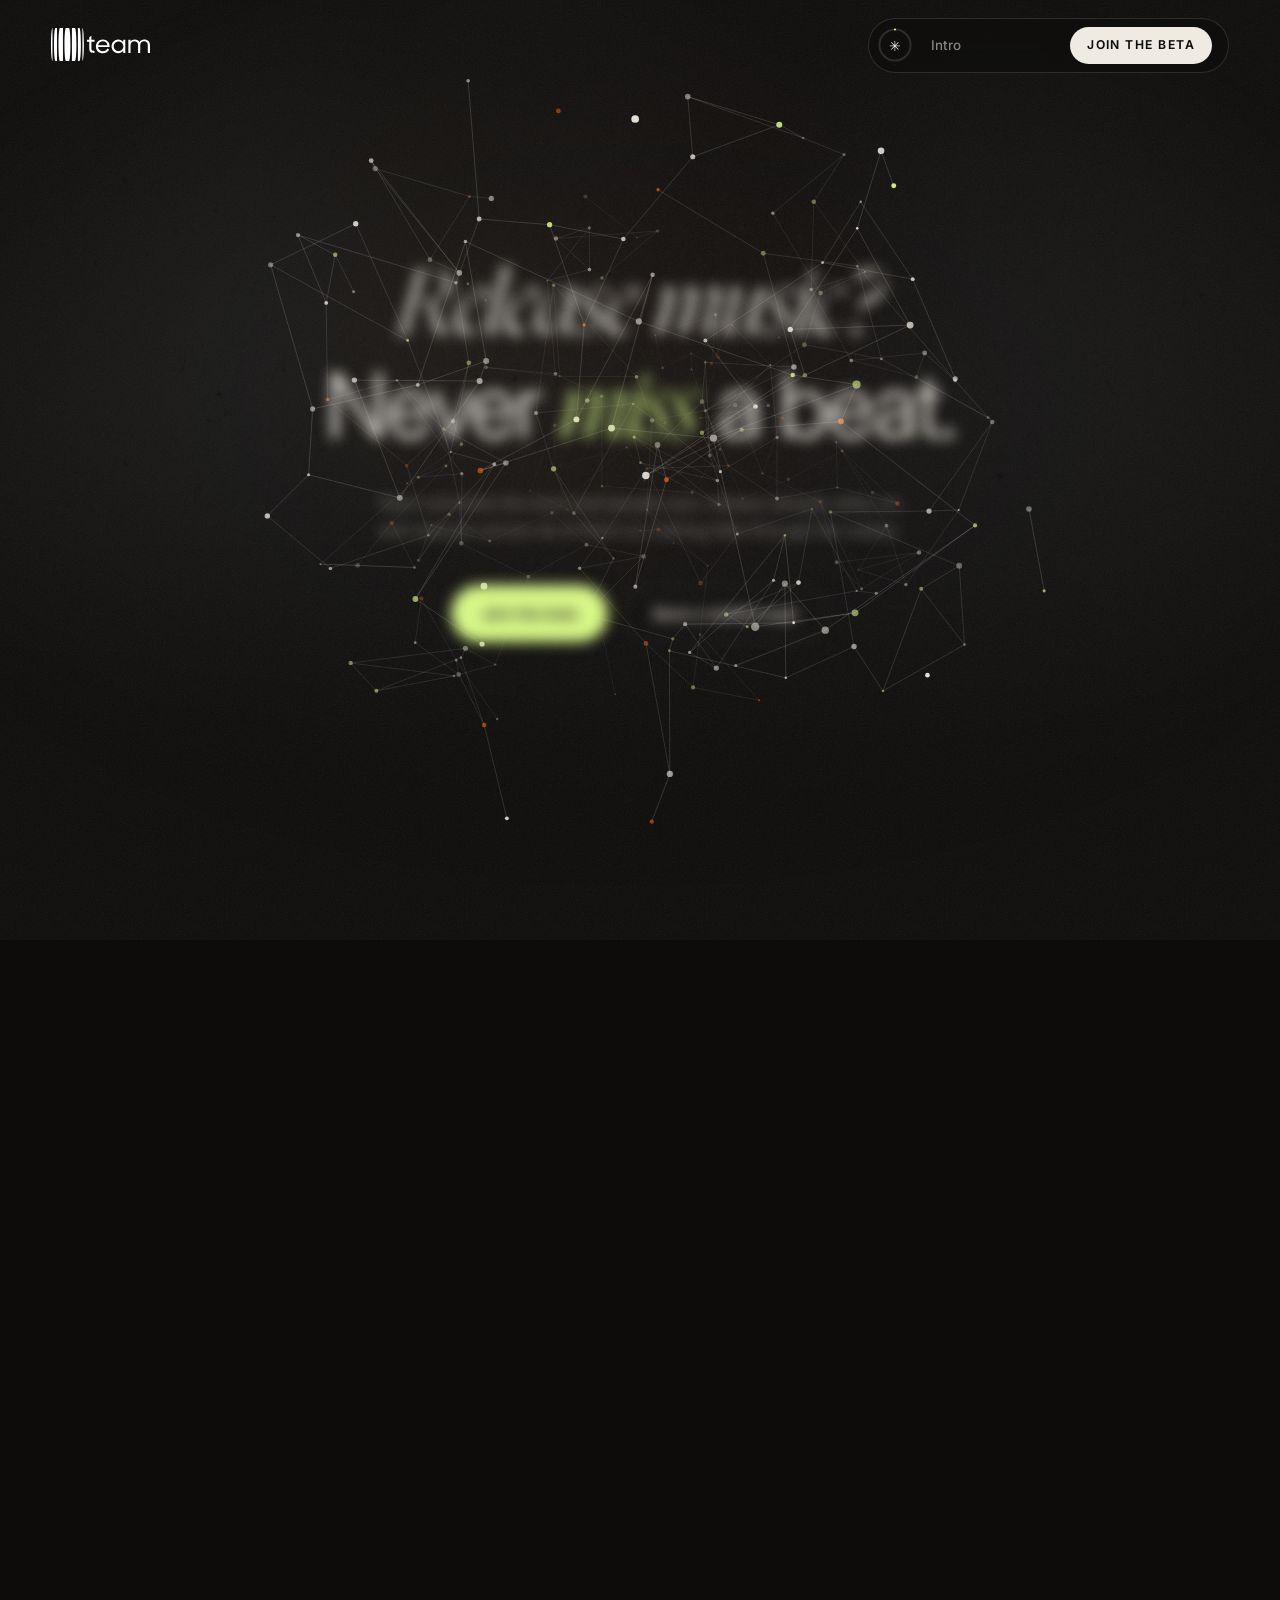
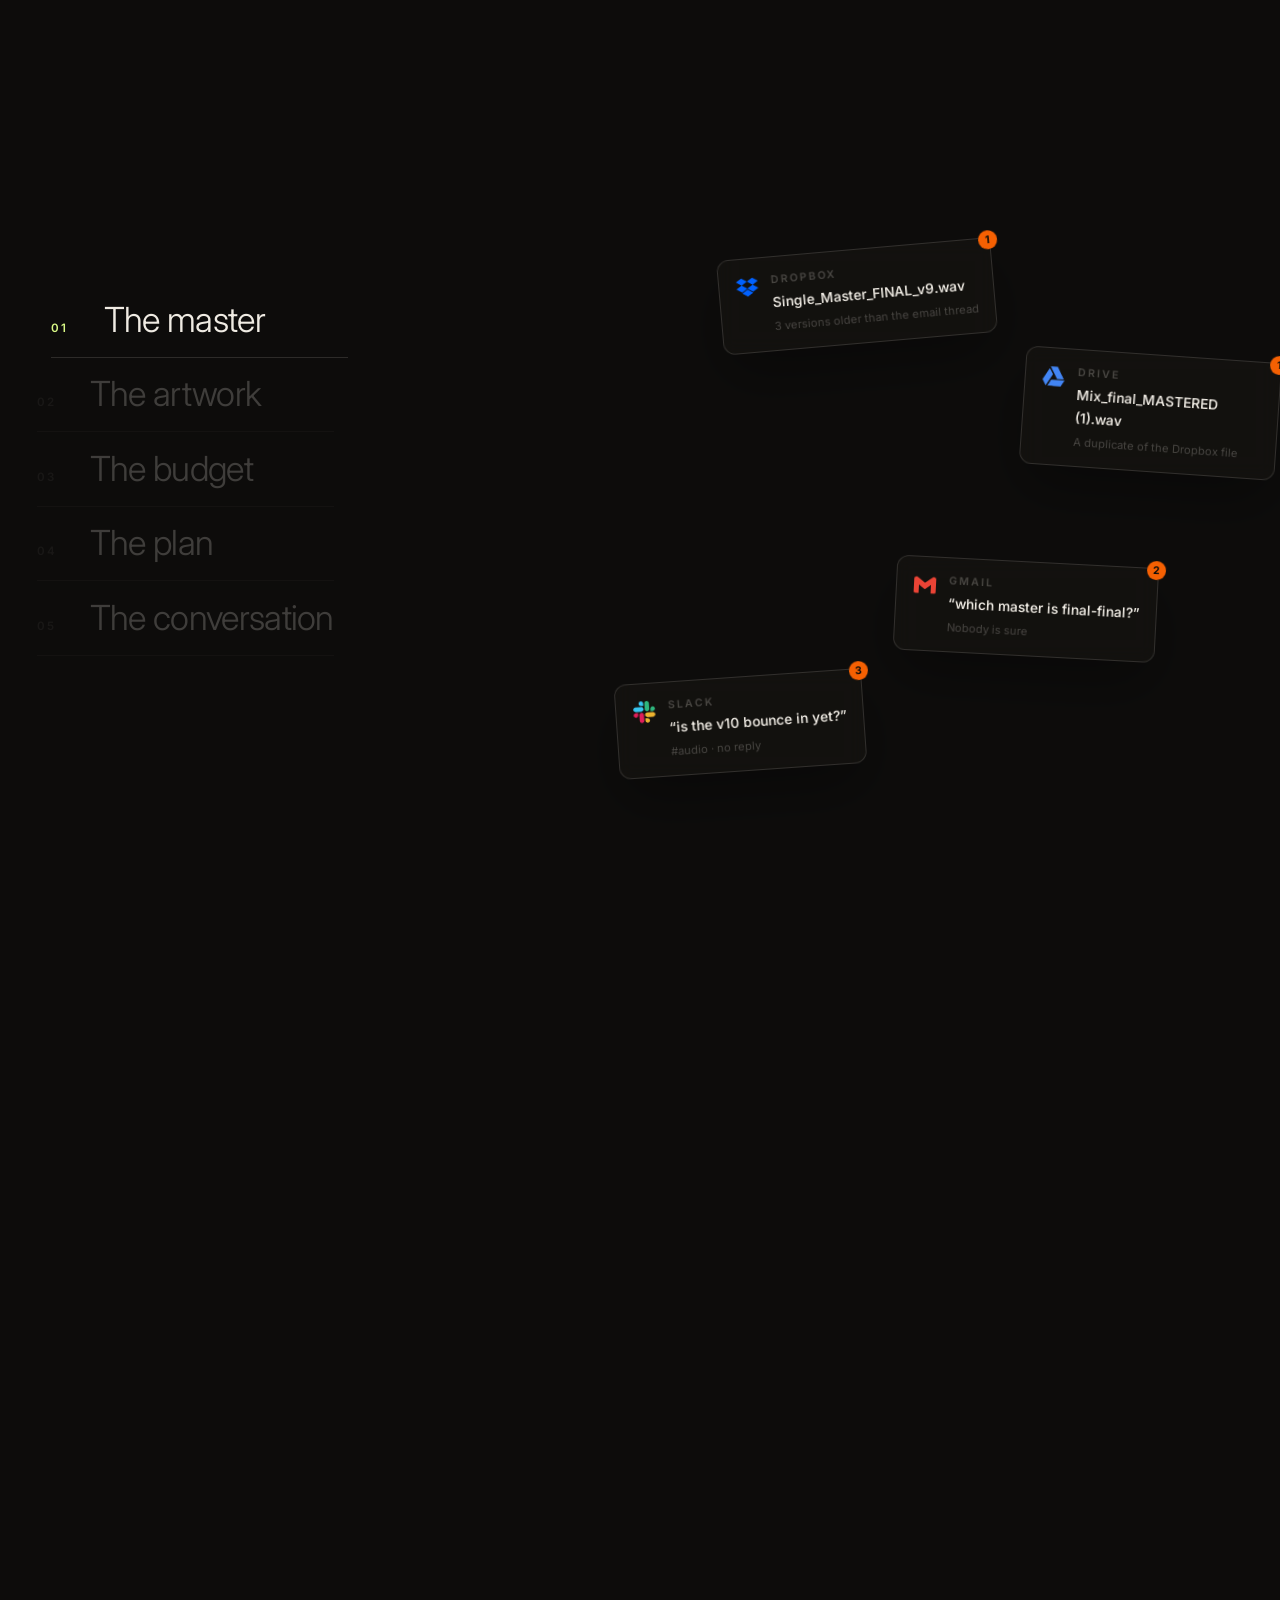
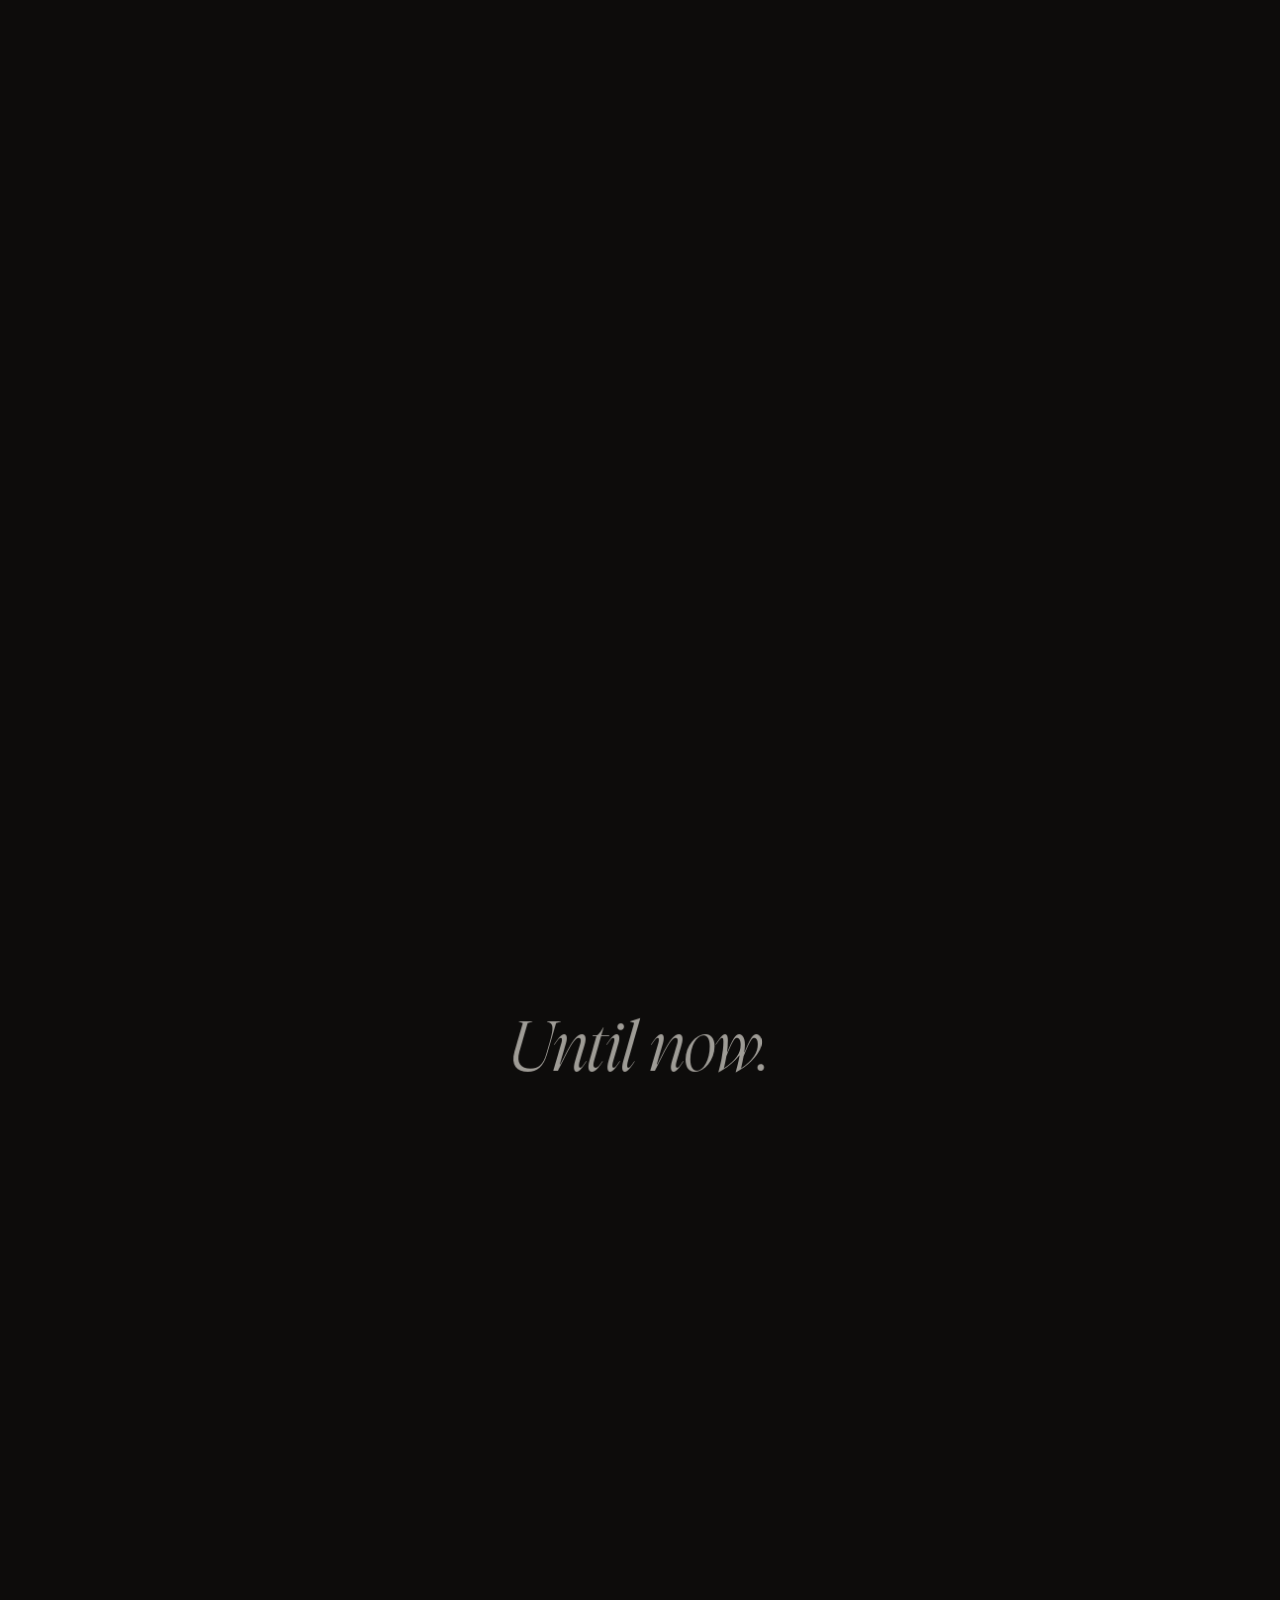
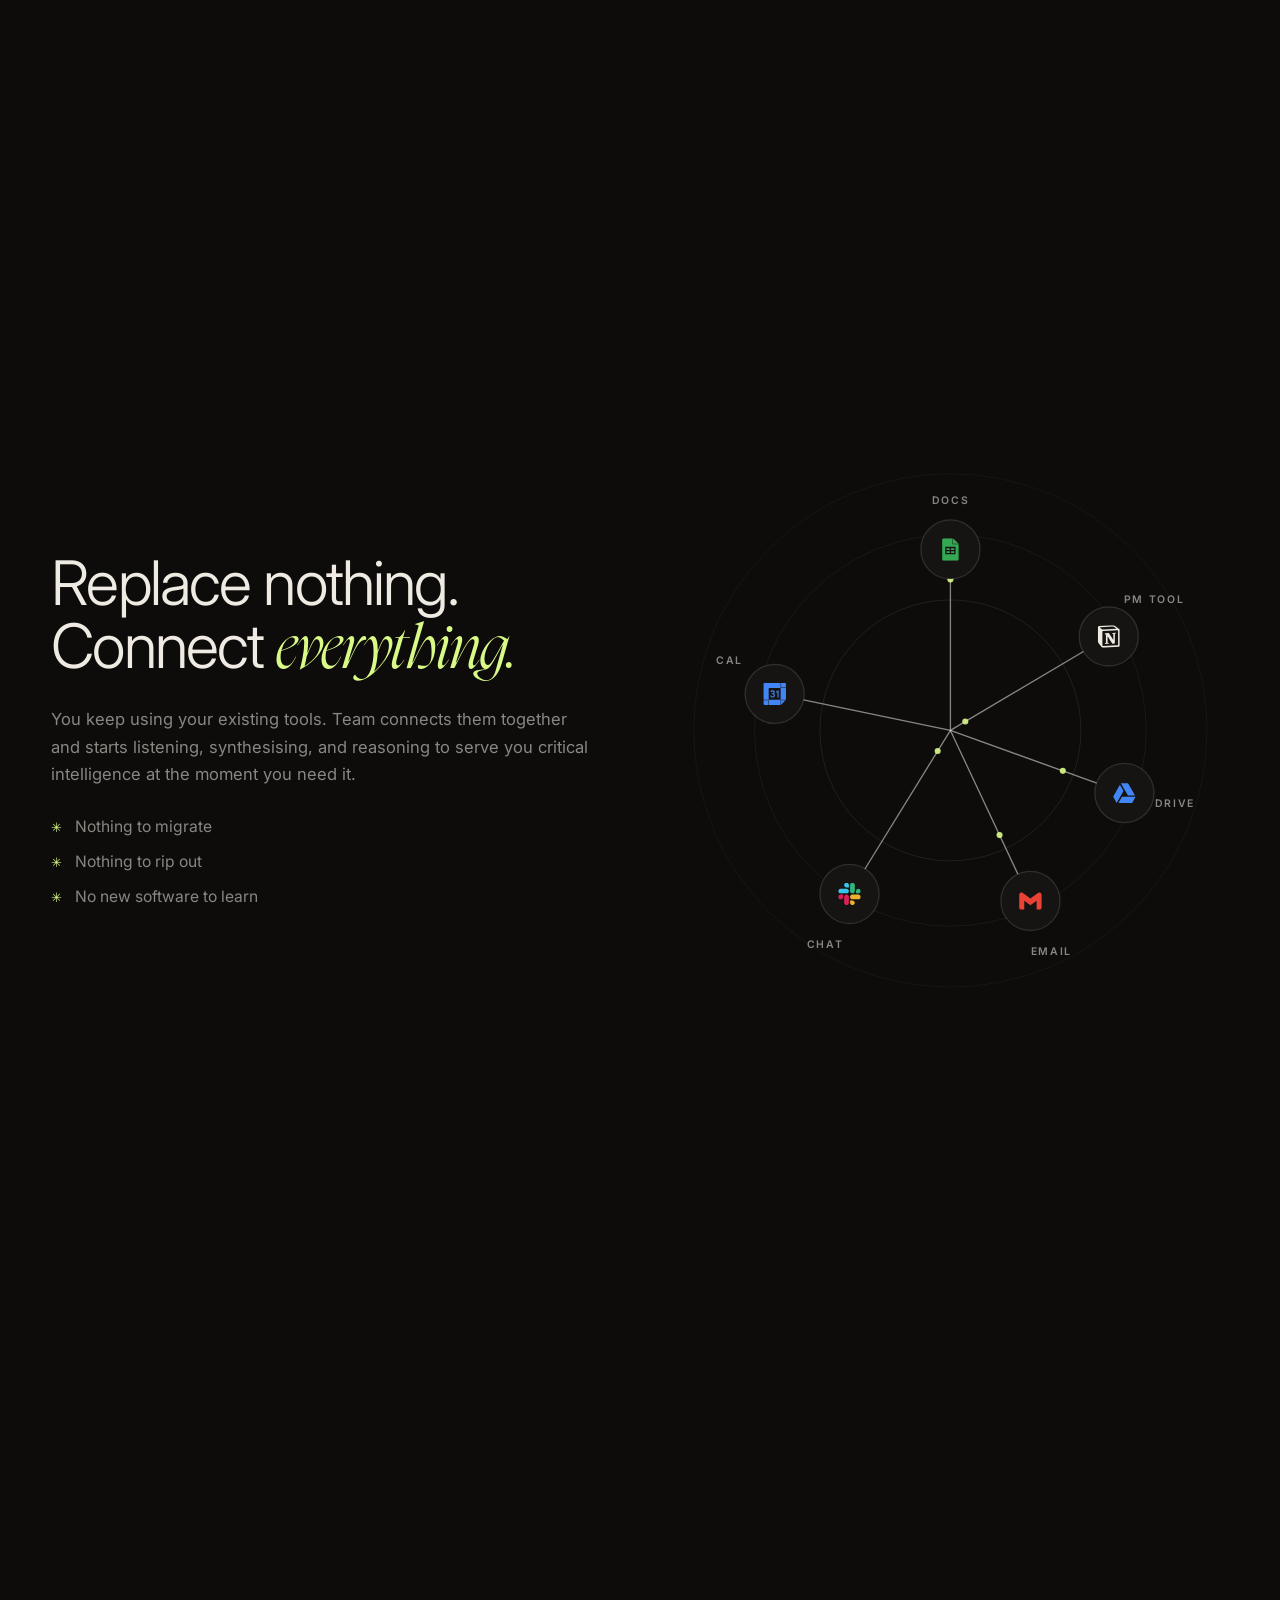
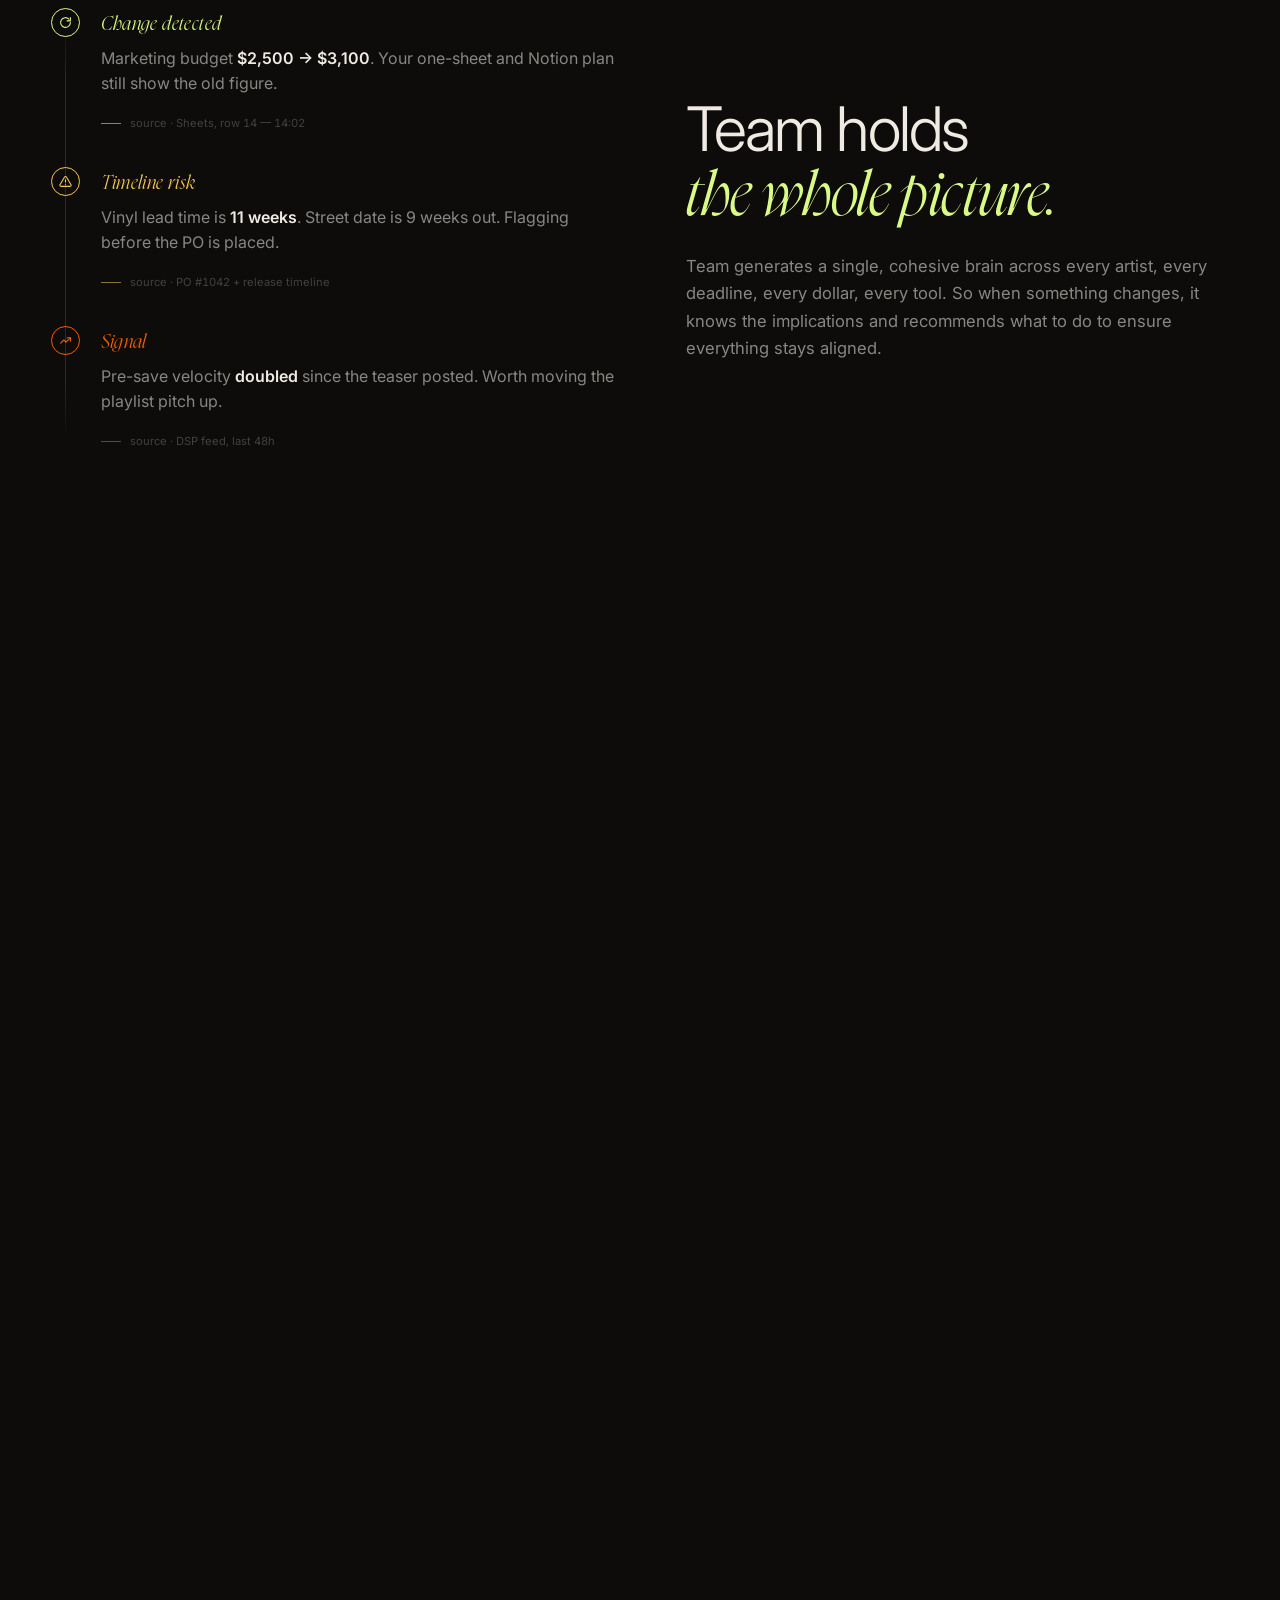
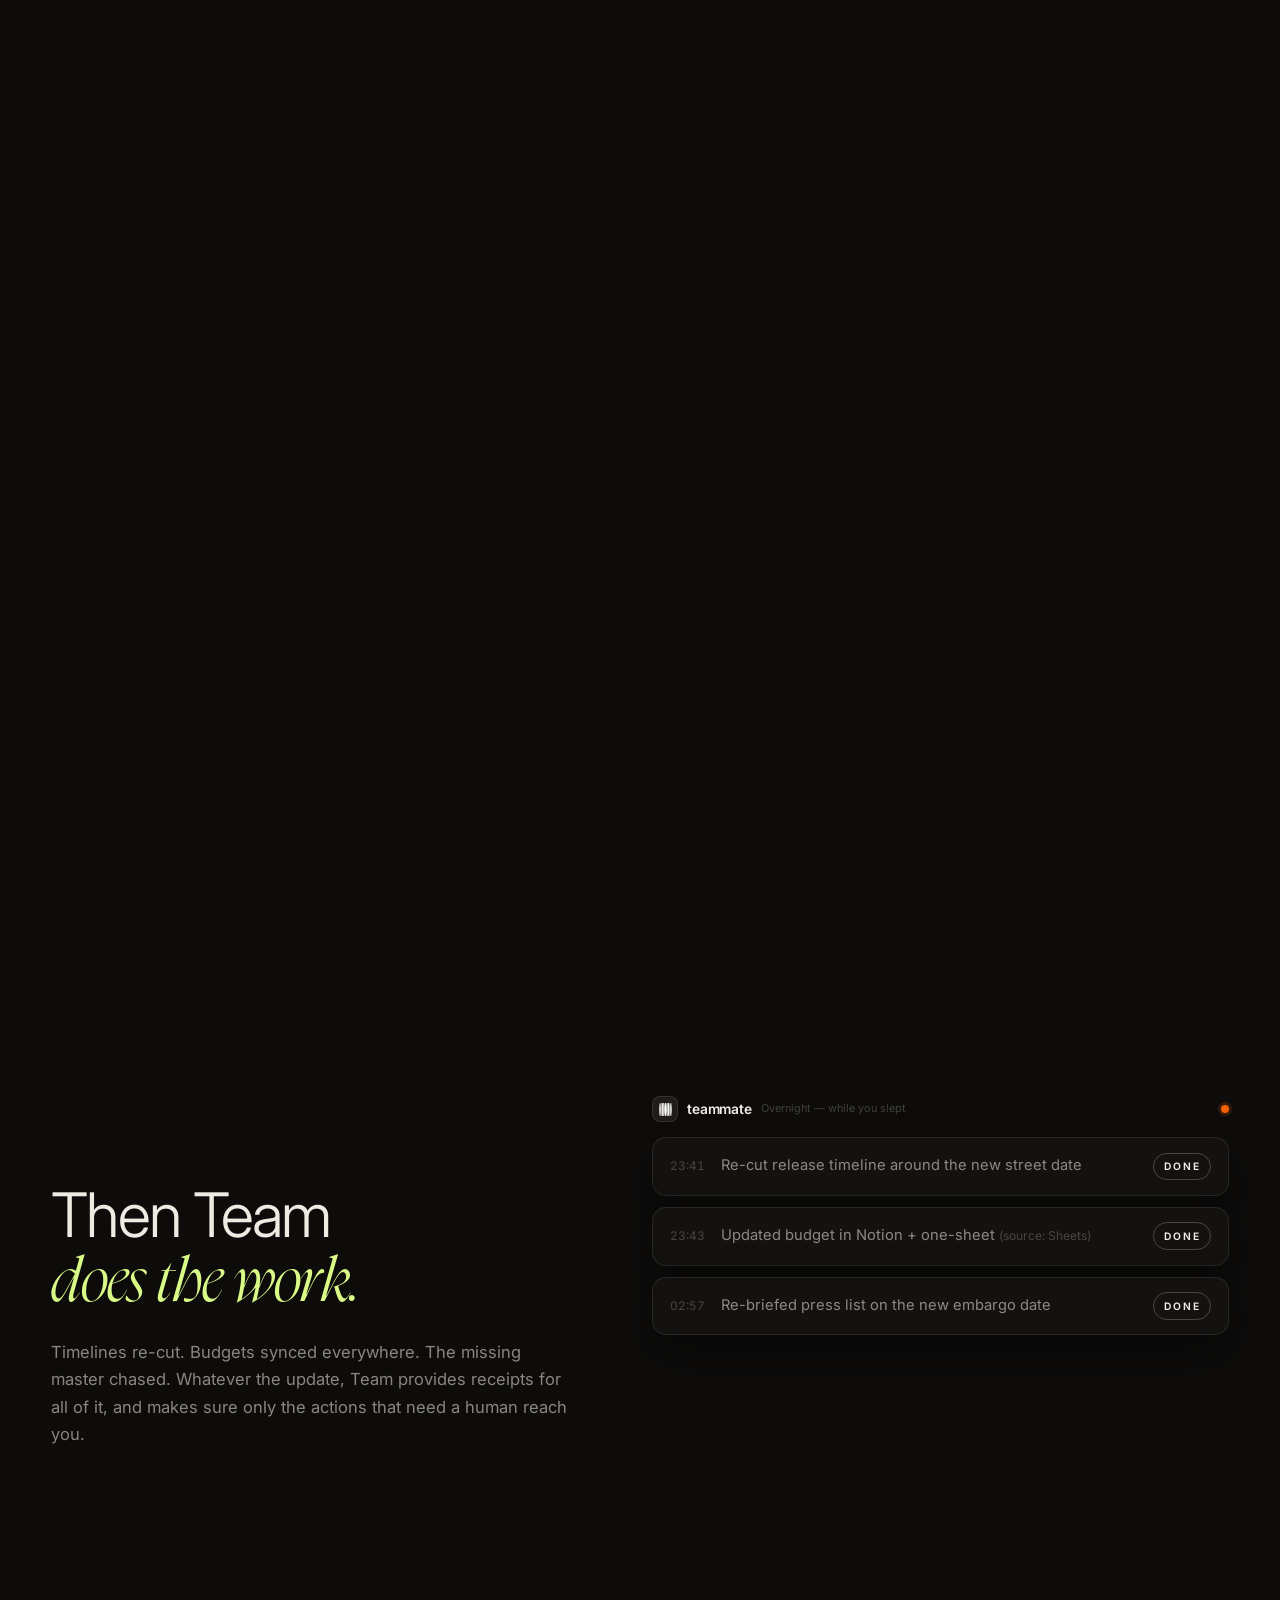
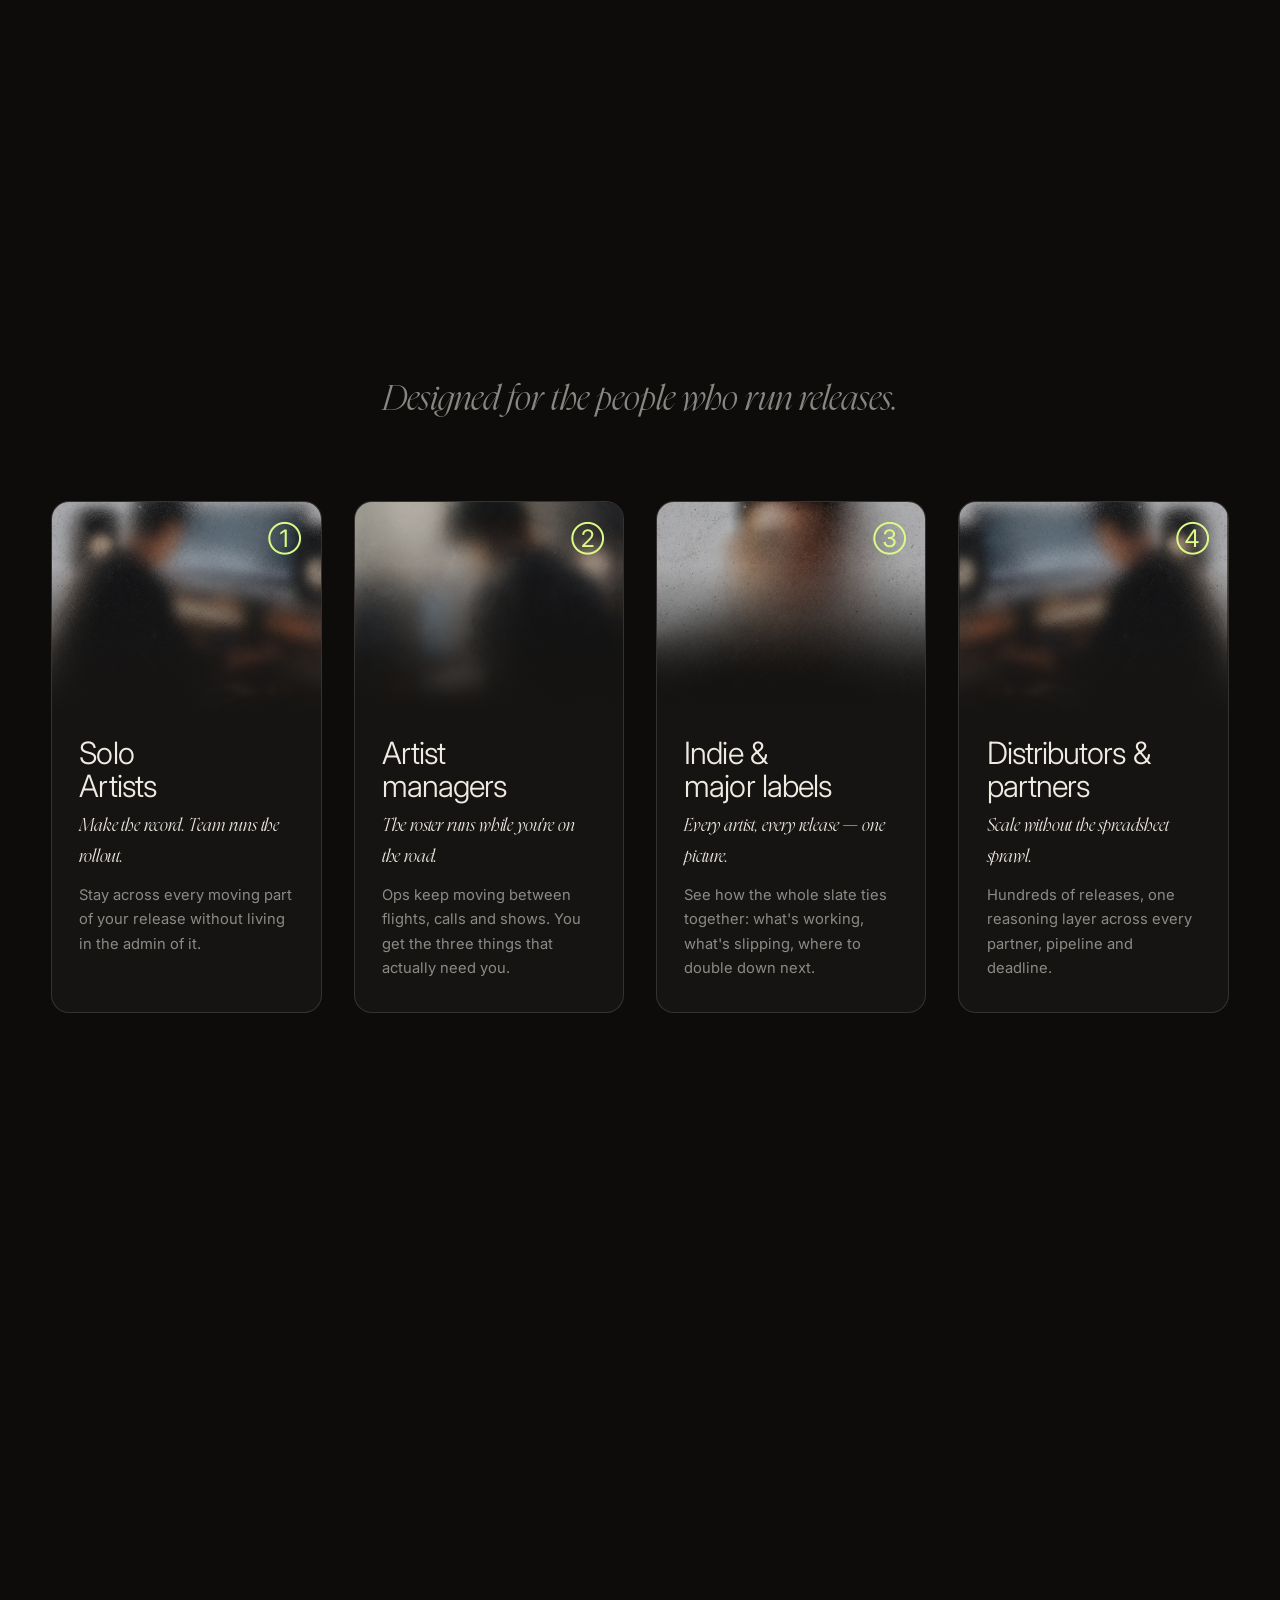
==== v2/index.html @ e0bd13be "Team homepage previews: v1 mission narrative, v2 behind the glass Co-Authored-By: Claude Fable 5 <no" ====
<!DOCTYPE html>
<html lang="en">
<head>
<meta charset="UTF-8">
<meta name="robots" content="noindex,nofollow">
<meta name="viewport" content="width=device-width, initial-scale=1.0, viewport-fit=cover">
<title>Team — Operational Intelligence for Music Releases</title>
<meta name="description" content="Team is the operational intelligence layer for music releases — it connects the tools and people your release already relies on, reasons across all of them, and does the work.">
<link rel="canonical" href="https://teamrollouts.com/">
<meta name="theme-color" content="#0d0c0b">
<meta property="og:type" content="website">
<meta property="og:site_name" content="Team">
<meta property="og:title" content="Team — Operational Intelligence for Music Releases">
<meta property="og:description" content="Team connects the tools and people your release already relies on, and reasons across all of them so nothing falls through the cracks.">
<meta property="og:url" content="https://teamrollouts.com/">
<meta property="og:image" content="https://teamrollouts.com/assets/og.png">
<meta property="og:image:width" content="1200">
<meta property="og:image:height" content="630">
<meta name="twitter:card" content="summary_large_image">
<meta name="twitter:title" content="Team — Operational Intelligence for Music Releases">
<meta name="twitter:description" content="Team connects the tools and people your release already relies on, and reasons across all of them so nothing falls through the cracks.">
<meta name="twitter:image" content="https://teamrollouts.com/assets/og.png">
<link rel="icon" type="image/png" sizes="64x64" href="assets/logo/favicon.png">
<link rel="apple-touch-icon" href="assets/logo/apple-touch-icon.png">
<link rel="preload" href="assets/fonts/NyghtSerif-LightItalic.woff" as="font" type="font/woff" crossorigin>
<link rel="preload" href="assets/fonts/Inter-Variable.ttf" as="font" type="font/ttf" crossorigin>
<link rel="stylesheet" href="css/main.css">
<!-- HIDDEN for now (per Simon, 2026-07-08): styles for the parked lorbit/notifications hero
<link rel="stylesheet" href="css/nh-hero.css"> -->

</head>
<body data-loading>

<!-- ══════════════ LOADER ══════════════ -->
<div class="loader" id="loader" aria-hidden="true">
  <div class="loader__mark">
    <img src="assets/logo/team-logo-live.svg" alt="team" class="loader__logo">
    <p class="loader__tag">Operational Intelligence for Music Releases</p>
  </div>
</div>

<!-- ══════════════ CHROME ══════════════ -->
<div class="grain" aria-hidden="true"></div>
<div class="cursor" aria-hidden="true">
  <div class="cursor__eq"><i></i><i></i><i></i><i></i><i></i></div>
  <span class="cursor__hint">Scroll</span>
</div>
<canvas id="field" class="field" aria-hidden="true"></canvas>

<!-- the core born in the turn; travels into the orbit -->
<div class="traveler" id="traveler" aria-hidden="true">
  <img src="assets/logo/team-logomark-black.png" alt="">
</div>

<!-- ══════════════ NAV — the narrator ══════════════ -->
<a class="brand" href="#top" data-hover><img src="assets/logo/team-logo-live.svg" alt="team — home"></a>

<header class="capsule" id="capsule">
  <div class="capsule__orb" aria-hidden="true">
    <svg viewBox="0 0 44 44">
      <circle class="orb__track" cx="22" cy="22" r="19"/>
      <circle class="orb__prog" cx="22" cy="22" r="19" id="orbProg"/>
    </svg>
    <span class="orb__star">✳</span>
  </div>
  <div class="capsule__act" aria-hidden="true">
    <span class="capsule__name" id="actName">Overture</span>
  </div>
  <nav class="capsule__links" aria-label="Page">
    <a href="#act-access" class="capsule__cta" data-hover>Join the beta</a>
  </nav>
  <button class="capsule__burger" id="burger" aria-label="Menu" aria-expanded="false" data-hover>
    <i></i><i></i>
  </button>
</header>

<div class="menu" id="menu" aria-hidden="true">
  <nav class="menu__list" aria-label="Menu">
    <a href="#act-turn"    data-hover><em>01</em>The idea</a>
    <a href="#act-connect" data-hover><em>02</em>How it works</a>
    <a href="#act-who"     data-hover><em>03</em>Who it's for</a>
    <a href="#act-access"  data-hover><em>04</em>Join the beta</a>
  </nav>
  <p class="menu__foot">Intelligence for music releases <span>✳</span> teamrollouts.com</p>
</div>

<main id="top">

<!-- ══════════════ ACT 0 · OVERTURE ══════════════ -->


<!-- ══════════════ OVERTURE — notifications hero; on scroll it fades in place as the tools fall into orbit around Team ══════════════ -->
<!-- HIDDEN for now (per Simon, 2026-07-08) — remove style="display:none" to bring the notifications hero + logo orbit back -->
<section class="lorbit" id="lorbit" aria-hidden="true" style="display:none">
  <div class="lorbit__stage">
    <div class="nh-hero nh-hero--layer" id="nhHero">
  <div class="nh-hero__grain"></div>
  <div class="nh-hero__orb nh-hero__orb--orange"></div>
  <div class="nh-hero__orb nh-hero__orb--lime"></div>
  <div class="nh-hero-notif-overlay"></div>
  <div class="nh-notif-layer" id="nhNotifLayer">
    <div class="nh-notif" data-depth="0.05" data-layer="near" data-float-y="8" data-float-x="3" data-float-dur="5.2" style="top:12%;left:3%;"><div class="nh-notif__icon"></div><div class="nh-notif__body"><div class="nh-notif__row"><span class="nh-notif__title"></span><span class="nh-notif__time"></span></div><div class="nh-notif__msg"></div></div></div>
    <div class="nh-notif" data-depth="0.06" data-layer="near" data-float-y="6" data-float-x="4" data-float-dur="4.8" style="bottom:14%;right:2%;"><div class="nh-notif__icon"></div><div class="nh-notif__body"><div class="nh-notif__row"><span class="nh-notif__title"></span><span class="nh-notif__time"></span></div><div class="nh-notif__msg"></div></div></div>
    <div class="nh-notif" data-depth="0.055" data-layer="near" data-float-y="7" data-float-x="2" data-float-dur="5.6" style="bottom:28%;left:1%;"><div class="nh-notif__icon"></div><div class="nh-notif__body"><div class="nh-notif__row"><span class="nh-notif__title"></span><span class="nh-notif__time"></span></div><div class="nh-notif__msg"></div></div></div>
    <div class="nh-notif" data-depth="0.04" data-layer="mid" data-float-y="5" data-float-x="3" data-float-dur="6.2" style="top:8%;right:8%;filter:blur(0.5px);"><div class="nh-notif__icon"></div><div class="nh-notif__body"><div class="nh-notif__row"><span class="nh-notif__title"></span><span class="nh-notif__time"></span></div><div class="nh-notif__msg"></div></div></div>
    <div class="nh-notif" data-depth="0.035" data-layer="mid" data-float-y="6" data-float-x="2" data-float-dur="5.8" style="top:38%;right:0%;filter:blur(0.5px);"><div class="nh-notif__icon"></div><div class="nh-notif__body"><div class="nh-notif__row"><span class="nh-notif__title"></span><span class="nh-notif__time"></span></div><div class="nh-notif__msg"></div></div></div>
    <div class="nh-notif" data-depth="0.03" data-layer="mid" data-float-y="4" data-float-x="3" data-float-dur="6.5" style="bottom:8%;left:12%;filter:blur(0.5px);"><div class="nh-notif__icon"></div><div class="nh-notif__body"><div class="nh-notif__row"><span class="nh-notif__title"></span><span class="nh-notif__time"></span></div><div class="nh-notif__msg"></div></div></div>
    <div class="nh-notif" data-depth="0.02" data-layer="far" data-float-y="3" data-float-x="2" data-float-dur="7.0" style="top:22%;left:18%;filter:blur(2px);"><div class="nh-notif__icon"></div><div class="nh-notif__body"><div class="nh-notif__row"><span class="nh-notif__title"></span><span class="nh-notif__time"></span></div><div class="nh-notif__msg"></div></div></div>
    <div class="nh-notif" data-depth="0.015" data-layer="far" data-float-y="4" data-float-x="1" data-float-dur="7.5" style="bottom:32%;right:12%;filter:blur(2px);"><div class="nh-notif__icon"></div><div class="nh-notif__body"><div class="nh-notif__row"><span class="nh-notif__title"></span><span class="nh-notif__time"></span></div><div class="nh-notif__msg"></div></div></div>
    <div class="nh-notif" data-depth="0.022" data-layer="far" data-float-y="3" data-float-x="2" data-float-dur="7.2" style="top:5%;left:40%;filter:blur(2px);"><div class="nh-notif__icon"></div><div class="nh-notif__body"><div class="nh-notif__row"><span class="nh-notif__title"></span><span class="nh-notif__time"></span></div><div class="nh-notif__msg"></div></div></div>
    <div class="nh-notif" data-depth="0.012" data-layer="far" data-float-y="2" data-float-x="3" data-float-dur="8.0" style="bottom:5%;right:30%;filter:blur(2px);"><div class="nh-notif__icon"></div><div class="nh-notif__body"><div class="nh-notif__row"><span class="nh-notif__title"></span><span class="nh-notif__time"></span></div><div class="nh-notif__msg"></div></div></div>
  </div>
  <div class="nh-hero__content">
    <p class="hero__ask"><em>Release music?</em></p>
    <h1 class="hero__title">Never <em>miss</em> a beat.</h1>
    <p class="hero__sub">Team connects the tools and people your release already relies on,<br class="bp-md"> and reasons across all of them so nothing falls through the cracks.</p>
    <div class="hero__ctas">
      <a class="btn btn--solid" href="#act-access" data-hover>Join the beta</a>
      <a class="btn btn--ghost" href="https://calendly.com/teamrollouts-demo/30min" target="_blank" rel="noopener" data-hover>Book a walkthrough</a>
    </div>
  </div>
    </div>
    <div class="lorbit__halo"></div>
    <div class="lorbit__path" id="lorbitPath"></div>
    <div class="lorbit__center"><img src="assets/logo/team-logomark-white-trim.png" alt="team"></div>
    <div class="lorbit__chips" id="lorbitChips"></div>
  </div>
</section>

<section class="hero" id="act-hero">
  <div class="hero__stick">
  <div class="hero__bg"><img src="assets/img/bg-01.jpg" alt="" aria-hidden="true"></div>
  <div class="hero__center">
    <p class="hero__ask" data-reveal><em>Release music?</em></p>
    <h1 class="hero__title" data-reveal data-delay="70">Never <em>miss</em> a beat.</h1>
    <p class="hero__sub" data-reveal data-delay="140">Team connects the tools and people your release already relies on,<br class="bp-md"> and reasons across all of them so nothing falls through the cracks.</p>
    <div class="hero__ctas" data-reveal data-delay="210">
      <a class="btn btn--solid" href="#act-access" data-hover>Join the beta</a>
      <a class="btn btn--ghost" href="https://calendly.com/teamrollouts-demo/30min" target="_blank" rel="noopener" data-hover>Book a walkthrough</a>
    </div>
  </div>
  <div class="tmate" id="tmate" aria-hidden="true">
    <div class="tmate__head">
      <span class="tmate__mark"><img src="assets/logo/team-logomark-white-trim.png" alt=""></span>
      <b>teammate</b>
      <span class="tmate__time" id="tmateTime">just now</span>
      <span class="tmate__status"></span>
    </div>
    <p class="tmate__msg" id="tmateMsg"></p>
    <span class="tmate__pill"><svg viewBox="0 0 24 24" width="11" height="11" fill="none" stroke="currentColor" stroke-width="2.4"><circle cx="7" cy="7" r="2.6"/><circle cx="17" cy="7" r="2.6"/><circle cx="7" cy="17" r="2.6"/><circle cx="17" cy="17" r="2.6"/></svg>Show me on the board</span>
  </div>
  </div>

</section>

<!-- ══════════════ ACT 1 · THE SCATTER ══════════════ -->
<section class="pin pin--scatter" id="act-scatter" data-scrub="scatter">
  <div class="pin__stage">

    <div class="track">
      <ol class="track__list">
        <li class="trow" data-trow data-group="master"><b>01</b><span>The master</span></li>
        <li class="trow" data-trow data-group="artwork"><b>02</b><span>The artwork</span></li>
        <li class="trow" data-trow data-group="budget"><b>03</b><span>The budget</span></li>
        <li class="trow" data-trow data-group="plan"><b>04</b><span>The plan</span></li>
        <li class="trow" data-trow data-group="convo"><b>05</b><span>The conversation</span></li>
      </ol>
    </div>

    <p class="truth" data-truth><span>The truth lives<br><em>everywhere</em> and <em>nowhere</em>.</span></p>

    <!-- notification tiles · real apps · grouped to the tracklist -->
    <div class="tile" data-group="master"  style="--x:56%; --y:22%; --d:1.15; --r:-5deg; --b:0px"  data-tile><img src="assets/logos/dropbox.svg" alt=""><div><b>Dropbox</b><span>Single_Master_FINAL_v9.wav</span><i>3 versions older than the email thread</i></div><u>1</u></div>
    <div class="tile" data-group="master"  style="--x:70%; --y:58%; --d:0.8;  --r:3deg;  --b:1px"  data-tile><img src="assets/logos/gmail.svg" alt=""><div><b>Gmail</b><span>“which master is final-final?”</span><i>Nobody is sure</i></div><u>2</u></div>
    <div class="tile" data-group="master"  style="--x:80%; --y:34%; --d:0.95; --r:4deg;  --b:1px"  data-tile><img src="assets/logos/googledrive.svg" alt=""><div><b>Drive</b><span>Mix_final_MASTERED (1).wav</span><i>A duplicate of the Dropbox file</i></div><u>1</u></div>
    <div class="tile" data-group="master"  style="--x:48%; --y:68%; --d:1.3;  --r:-4deg; --b:2px"  data-tile><img src="assets/logos/slack.svg" alt=""><div><b>Slack</b><span>“is the v10 bounce in yet?”</span><i>#audio · no reply</i></div><u>3</u></div>
    <div class="tile" data-group="artwork" style="--x:64%; --y:26%; --d:0.9;  --r:4deg;  --b:0px"  data-tile><img src="assets/logos/googledrive.svg" alt=""><div><b>Drive</b><span>artwork_3000x3000_v7.png</span><i>Still unapproved</i></div><u>4</u></div>
    <div class="tile" data-group="artwork" style="--x:52%; --y:62%; --d:1.2;  --r:-3deg; --b:1px"  data-tile><img src="assets/logos/slack.svg" alt=""><div><b>Slack</b><span>“is v7 the approved artwork?”</span><i>#design · unanswered</i></div><u>1</u></div>
    <div class="tile" data-group="artwork" style="--x:78%; --y:46%; --d:0.7;  --r:2deg;  --b:2px"  data-tile><img src="assets/logos/trello.svg" alt=""><div><b>Trello</b><span>Artwork — Awaiting approval</span><i>Card untouched for 9 days</i></div><u>2</u></div>
    <div class="tile" data-group="artwork" style="--x:46%; --y:36%; --d:1.05; --r:-5deg; --b:0px"  data-tile><img src="assets/logos/gmail.svg" alt=""><div><b>Gmail</b><span>Re: cover art notes</span><i>Feedback was on v5, not v7</i></div><u>3</u></div>
    <div class="tile" data-group="budget"  style="--x:58%; --y:30%; --d:1.35; --r:-3deg; --b:0px"  data-tile><img src="assets/logos/googlesheets.svg" alt=""><div><b>Sheets</b><span>Budget — $2,500 → <em>$3,100</em></span><i>Edited 14:02 · nobody was told</i></div><u>2</u></div>
    <div class="tile" data-group="budget"  style="--x:68%; --y:64%; --d:0.7;  --r:5deg;  --b:2px"  data-tile><img src="assets/logos/notion.svg" alt=""><div><b>Notion</b><span>One-sheet still shows $2,500</span><i>Out of date since 14:02</i></div><u>1</u></div>
    <div class="tile" data-group="budget"  style="--x:76%; --y:18%; --d:0.85; --r:3deg;  --b:1px"  data-tile><img src="assets/logos/googledocs.svg" alt=""><div><b>Docs</b><span>Budget notes — video shoot</span><i>Contradicts the sheet by $600</i></div><u>1</u></div>
    <div class="tile" data-group="budget"  style="--x:46%; --y:50%; --d:1.1;  --r:-5deg; --b:0px"  data-tile><img src="assets/logos/dropbox.svg" alt=""><div><b>Dropbox</b><span>vinyl_quote_2024.pdf</span><i>Never added to the sheet</i></div><u>1</u></div>
    <div class="tile" data-group="plan"    style="--x:54%; --y:18%; --d:0.9;  --r:5deg;  --b:1px"  data-tile><img src="assets/logos/notion.svg" alt=""><div><b>Notion</b><span>Rollout plan / Week 3</span><i>41 blocks · last synced never</i></div><u>7</u></div>
    <div class="tile" data-group="plan"    style="--x:72%; --y:42%; --d:1.1;  --r:-4deg; --b:1px"  data-tile><img src="assets/logos/monday.svg" alt="" class="wide"><div><b>Monday</b><span>Release board — 6 overdue</span><i>3 duplicates of the Notion plan</i></div><u>6</u></div>
    <div class="tile" data-group="plan"    style="--x:50%; --y:66%; --d:0.75; --r:3deg;  --b:2px"  data-tile><img src="assets/logos/asana.svg" alt=""><div><b>Asana</b><span>Pitch playlists — due Fri</span><i>Unassigned</i></div><u>2</u></div>
    <div class="tile" data-group="plan"    style="--x:80%; --y:70%; --d:1.25; --r:-6deg; --b:2px"  data-tile><img src="assets/logos/googlecalendar.svg" alt=""><div><b>Calendar</b><span>Video shoot — Thu 14</span><i>No call sheet attached</i></div><u>1</u></div>
    <div class="tile" data-group="convo"   style="--x:52%; --y:20%; --d:0.8;  --r:-5deg; --b:1px"  data-tile><img src="assets/logos/slack.svg" alt=""><div><b>Slack</b><span>“did we approve the vinyl PO?”</span><i>#release-ops · 11:47pm</i></div><u>3</u></div>
    <div class="tile" data-group="convo"   style="--x:74%; --y:36%; --d:1.15; --r:4deg;  --b:0px"  data-tile><img src="assets/logos/microsoftteams.svg" alt=""><div><b>Teams</b><span>Label sync — recording ready</span><i>Nobody has watched it</i></div><u>1</u></div>
    <div class="tile" data-group="convo"   style="--x:60%; --y:64%; --d:1.0;  --r:2deg;  --b:1px"  data-tile><img src="assets/logos/zoom.svg" alt=""><div><b>Zoom</b><span>Distributor call — 45:12</span><i>Actions live in someone's notebook</i></div><u>1</u></div>
    <div class="tile" data-group="convo"   style="--x:84%; --y:56%; --d:0.65; --r:-3deg; --b:2px"  data-tile><img src="assets/logos/gmail.svg" alt=""><div><b>Gmail</b><span>Re: Press embargo date?</span><i>Unanswered · 3 days</i></div><u>12</u></div>
  </div>
</section>

<!-- ══════════════ ACT 2 · THE TURN ══════════════ -->
<section class="pin pin--turn" id="act-turn" data-scrub="turn">
  <div class="pin__stage">
    <div class="turn__until"><p>Until now<span class="blink">.</span></p></div>
    <div class="turn__reveal">
      <p class="turn__kicker"><em>Introducing Team.</em></p>
      <h2 class="turn__title turn__title--plain">Operational intelligence for music releases.</h2>
    </div>
    <img class="turn__mark" id="turnMark" src="assets/logo/team-logomark-white-trim.png" alt="" aria-hidden="true">
  </div>
</section>

<!-- ══════════════ ACT 3 · CONNECT ══════════════ -->
<section class="pin pin--connect" id="act-connect" data-scrub="connect">
  <div class="pin__stage stage--split">
    <div class="split__copy">
      <h2 class="h2">Replace nothing.<br>Connect <em>everything.</em></h2>
      <p class="lede">You keep using your existing tools. Team connects them together and starts listening, synthesising, and reasoning to serve you critical intelligence at the moment you need it.</p>
      <ul class="ticks">
        <li>Nothing to migrate</li>
        <li>Nothing to rip out</li>
        <li>No new software to learn</li>
      </ul>
    </div>
    <div class="split__viz">
      <svg class="orbit" viewBox="0 0 640 640" role="img" aria-label="Your tools connected to one core">
        <g class="orbit__rings" fill="none" stroke="currentColor">
          <circle cx="320" cy="320" r="150" opacity=".10"/>
          <circle cx="320" cy="320" r="225" opacity=".07"/>
          <circle cx="320" cy="320" r="295" opacity=".05"/>
        </g>
        <g class="orbit__lines" fill="none" stroke="currentColor" stroke-width="1.5">
          <path class="oline" d="M320 320 L320 112"/>
          <path class="oline" d="M320 320 L502 212"/>
          <path class="oline" d="M320 320 L520 392"/>
          <path class="oline" d="M320 320 L412 516"/>
          <path class="oline" d="M320 320 L204 508"/>
          <path class="oline" d="M320 320 L118 278"/>
        </g>
        <g class="orbit__packets" id="packets"></g>
        <g class="orbit__nodes">
          <g class="onode" data-x="320" data-y="112" transform="translate(320 112)"><circle r="34"/><image href="assets/logos/googlesheets.svg" x="-13" y="-13" width="26" height="26"/><text x="0" y="-52">DOCS</text></g>
          <g class="onode" data-x="502" data-y="212" transform="translate(502 212)"><circle r="34"/><image href="assets/logos/notion.svg" x="-13" y="-13" width="26" height="26"/><text x="52" y="-38">PM TOOL</text></g>
          <g class="onode" data-x="520" data-y="392" transform="translate(520 392)"><circle r="34"/><image href="assets/logos/googledrive.svg" x="-13" y="-13" width="26" height="26"/><text x="58" y="16">DRIVE</text></g>
          <g class="onode" data-x="412" data-y="516" transform="translate(412 516)"><circle r="34"/><image href="assets/logos/gmail.svg" x="-13" y="-13" width="26" height="26"/><text x="24" y="62">EMAIL</text></g>
          <g class="onode" data-x="204" data-y="508" transform="translate(204 508)"><circle r="34"/><image href="assets/logos/slack.svg" x="-13" y="-13" width="26" height="26"/><text x="-28" y="62">CHAT</text></g>
          <g class="onode" data-x="118" data-y="278" transform="translate(118 278)"><circle r="34"/><image href="assets/logos/googlecalendar.svg" x="-13" y="-13" width="26" height="26"/><text x="-52" y="-34">CAL</text></g>
        </g>
        <g class="orbit__core" id="orbitCore" transform="translate(320 320)">
          <circle r="54" class="core__disc"/>
          <image class="core__mark" href="assets/logo/team-logomark-black.png" x="-22" y="-22" width="44" height="44"/>
        </g>
      </svg>
    </div>
  </div>
</section>

<!-- ══════════════ ACT 4 · REASON ══════════════ -->
<section class="pin pin--reason" id="act-reason" data-scrub="reason">
  <div class="pin__stage stage--split stage--rev">
    <div class="split__copy">
      <h2 class="h2">Team holds<br><em>the whole picture.</em></h2>
      <p class="lede">Team generates a single, cohesive brain across every artist, every deadline, every dollar, every tool. So when something changes, it knows the implications and recommends what to do to ensure everything stays aligned.</p>
    </div>
    <div class="split__viz split__viz--cards">
      <div class="pulse" aria-hidden="true"><i></i><i></i><i></i></div>
      <div class="insight" data-insight data-kind="change">
        <div class="insight__head">
          <span class="insight__ico"><svg viewBox="0 0 24 24" fill="none" stroke="currentColor" stroke-width="2" stroke-linecap="round" stroke-linejoin="round"><path d="M21 12a9 9 0 1 1-2.64-6.36"/><polyline points="21 3 21 9 15 9"/></svg></span>
          <span class="insight__tag">Change detected</span>
          <span class="insight__dot"></span>
        </div>
        <p>Marketing budget <b>$2,500 → $3,100</b>. Your one-sheet and Notion plan still show the old figure.</p>
        <span class="insight__src">source · Sheets, row 14 — 14:02</span>
      </div>
      <div class="insight" data-insight data-kind="risk">
        <div class="insight__head">
          <span class="insight__ico"><svg viewBox="0 0 24 24" fill="none" stroke="currentColor" stroke-width="2" stroke-linecap="round" stroke-linejoin="round"><path d="M10.29 3.86 1.82 18a2 2 0 0 0 1.71 3h16.94a2 2 0 0 0 1.71-3L13.71 3.86a2 2 0 0 0-3.42 0z"/><line x1="12" y1="9" x2="12" y2="13"/><line x1="12" y1="17" x2="12.01" y2="17"/></svg></span>
          <span class="insight__tag">Timeline risk</span>
          <span class="insight__dot"></span>
        </div>
        <p>Vinyl lead time is <b>11 weeks</b>. Street date is 9 weeks out. Flagging before the PO is placed.</p>
        <span class="insight__src">source · PO #1042 + release timeline</span>
      </div>
      <div class="insight" data-insight data-kind="signal">
        <div class="insight__head">
          <span class="insight__ico"><svg viewBox="0 0 24 24" fill="none" stroke="currentColor" stroke-width="2" stroke-linecap="round" stroke-linejoin="round"><polyline points="3 17 9 11 13 15 21 7"/><polyline points="15 7 21 7 21 13"/></svg></span>
          <span class="insight__tag">Signal</span>
          <span class="insight__dot"></span>
        </div>
        <p>Pre-save velocity <b>doubled</b> since the teaser posted. Worth moving the playlist pitch up.</p>
        <span class="insight__src">source · DSP feed, last 48h</span>
      </div>
    </div>
  </div>
</section>

<!-- ══════════════ ACT 5 · ACT ══════════════ -->
<section class="actwork" id="act-act">
  <div class="actwork__inner">
    <div class="split__copy">
      <h2 class="h2" data-reveal>Then Team<br><em>does the work.</em></h2>
      <p class="lede" data-reveal data-delay="140">Timelines re-cut. Budgets synced everywhere. The missing master chased. Whatever the update, Team provides receipts for all of it, and makes sure only the actions that need a human reach you.</p>
    </div>
    <div class="ledger" data-ledger>
      <div class="ledger__head">
        <span class="tmate__mark"><img src="assets/logo/team-logomark-white-trim.png" alt=""></span>
        <b>teammate</b>
        <span class="ledger__when">Overnight — while you slept</span>
        <span class="ledger__status"></span>
      </div>
      <div class="ledger__row" data-line><span class="t">23:41</span><span class="w">Re-cut release timeline around the new street date</span><span class="s ok">done</span></div>
      <div class="ledger__row" data-line><span class="t">23:43</span><span class="w">Updated budget in Notion + one-sheet <i>(source: Sheets)</i></span><span class="s ok">done</span></div>
      <div class="ledger__row" data-line><span class="t">02:57</span><span class="w">Re-briefed press list on the new embargo date</span><span class="s ok">done</span></div>
      <div class="ledger__row" data-line><span class="t">06:05</span><span class="w">Vinyl PO #1042 needs your sign-off before Friday</span><span class="s wait">needs you</span></div>
      <p class="ledger__sms" data-line>Morning. Four things moved overnight — I handled three. The vinyl PO needs your call before Friday.</p>
      <span class="ledger__pill" data-line><svg viewBox="0 0 24 24" width="11" height="11" fill="none" stroke="currentColor" stroke-width="2.4"><circle cx="7" cy="7" r="2.6"/><circle cx="17" cy="7" r="2.6"/><circle cx="7" cy="17" r="2.6"/><circle cx="17" cy="17" r="2.6"/></svg>Open the morning brief</span>
    </div>
  </div>
</section>

<!-- ══════════════ ACT 6 · THE CATCH ══════════════ -->
<!-- HIDDEN for now (per Simon, 2026-07-08) — remove style="display:none" to bring the 02:43am story back -->
<section class="pin pin--catch" id="act-catch" data-scrub="catch" style="display:none">
  <div class="pin__stage">
    <div class="catch__bg"><img src="assets/img/bg-02.jpg" alt="" aria-hidden="true"></div>
    <div class="catch__sheet">
      <p class="kline" data-k>It's 02:43am.</p>
      <p class="kline" data-k>The video budget doubles in Sheets.</p>
      <p class="kline" data-k>Now the one-sheet, the plan and the PO are all wrong.</p>
      <p class="kline" data-k>Team re-cuts everything.</p>
      <p class="catch__huge" data-slept>All while you <em>slept.</em></p>
    </div>
  </div>
</section>

<!-- ══════════════ ACT 7 · WHO ══════════════ -->
<section class="who" id="act-who">
  <p class="who__kicker" data-reveal><em>Designed for the people who run releases.</em></p>
  <div class="who__grid">
    <article class="whocard" data-reveal>
      <span class="whocard__no">①</span>
      <div class="whocard__img"><img src="assets/img/bg-02.jpg" alt="" loading="lazy"></div>
      <h3>Solo<br>Artists</h3>
      <p class="whocard__line"><em>Make the record. Team runs the rollout.</em></p>
      <p>Stay across every moving part of your release without living in the admin of it.</p>
    </article>
    <article class="whocard" data-reveal data-delay="100">
      <span class="whocard__no">②</span>
      <div class="whocard__img"><img src="assets/img/bg-03.jpg" alt="" loading="lazy"></div>
      <h3>Artist<br>managers</h3>
      <p class="whocard__line"><em>The roster runs while you're on the road.</em></p>
      <p>Ops keep moving between flights, calls and shows. You get the three things that actually need you.</p>
    </article>
    <article class="whocard" data-reveal data-delay="200">
      <span class="whocard__no">③</span>
      <div class="whocard__img"><img src="assets/img/bg-01.jpg" alt="" loading="lazy"></div>
      <h3>Indie &amp;<br>major labels</h3>
      <p class="whocard__line"><em>Every artist, every release — one picture.</em></p>
      <p>See how the whole slate ties together: what's working, what's slipping, where to double down next.</p>
    </article>
    <article class="whocard" data-reveal data-delay="300">
      <span class="whocard__no">④</span>
      <div class="whocard__img"><img src="assets/img/bg-02.jpg" alt="" loading="lazy" style="transform:scaleX(-1)"></div>
      <h3>Distributors &amp;<br>partners</h3>
      <p class="whocard__line"><em>Scale without the spreadsheet sprawl.</em></p>
      <p>Hundreds of releases, one reasoning layer across every partner, pipeline and deadline.</p>
    </article>
  </div>
</section>

<!-- ══════════════ ACT 8 · CREDO ══════════════ -->
<!-- HIDDEN for now (per Simon, 2026-07-08) — remove style="display:none" to bring the credo back -->
<section class="credo" id="act-credo" style="display:none">
  <svg class="credo__star" viewBox="0 0 100 100" aria-hidden="true"><g stroke="currentColor" stroke-width="2" stroke-linecap="round" fill="none"><line x1="50" y1="4" x2="50" y2="96"/><line x1="10" y1="27" x2="90" y2="73"/><line x1="90" y1="27" x2="10" y2="73"/></g></svg>
  <div class="credo__grid">
    <div class="credo__copy">
      <h2 class="credo__title" data-reveal>Not another tool.<br><span>The <em>intelligence</em><br>between them.</span></h2>
      <p class="lede" data-reveal data-delay="120">Everything you already use keeps working. Team is the layer underneath — watching, reasoning, acting — so the stack finally behaves like one system.</p>
      <p class="credo__mark" data-reveal data-delay="200"><em>Connected</em>
        <svg class="star star--m spin" viewBox="0 0 100 100" aria-hidden="true"><g stroke="currentColor" stroke-width="8" stroke-linecap="round"><line x1="50" y1="6" x2="50" y2="94"/><line x1="12" y1="28" x2="88" y2="72"/><line x1="88" y1="28" x2="12" y2="72"/></g></svg>
      <em>by design</em></p>
    </div>
    <ul class="credo__rail">
      <li class="chip" data-strike><i>01</i>Another dashboard to check</li>
      <li class="chip" data-strike><i>02</i>Another tab to keep open</li>
      <li class="chip" data-strike><i>03</i>Another system to migrate to</li>
      <li class="chip" data-strike><i>04</i>Another login to forget</li>
      <li class="chip chip--lit" data-reveal data-delay="300"><i>✳</i>One layer that connects them all — <img src="assets/logo/team-logo-live.svg" alt="team"></li>
    </ul>
  </div>
</section>

<!-- ══════════════ ACT 9 · FINALE ══════════════ -->
<section class="finale" id="act-access">
  <div class="finale__bg"><img src="assets/img/bg-03.jpg" alt="" aria-hidden="true"></div>
  <div class="finale__inner">
    <h2 class="finale__title" data-reveal>Try it on your<br><em>next release.</em></h2>
    <p class="finale__sub" data-reveal data-delay="150">The Team beta program is now open. Sign up today.</p>
    <form class="finale__form" data-reveal data-delay="260" onsubmit="event.preventDefault(); this.classList.add('sent')">
      <input type="email" required placeholder="you@yourlabel.com" aria-label="Email address">
      <button type="submit" data-hover>Sign me up</button>
      <span class="finale__sent">✳ &nbsp;You're on the list — we'll be in touch.</span>
    </form>
    <a class="finale__demo" href="https://calendly.com/teamrollouts-demo/30min" target="_blank" rel="noopener" data-hover>Book a walkthrough →</a>
  </div>
  <footer class="footer">
    <img src="assets/logo/team-logo-live.svg" alt="team" class="footer__logo">
    <p>Operational Intelligence for Music Releases</p>
    <p class="footer__legal">© 2026 Team Rollouts</p>
  </footer>
</section>

</main>
<script src="js/main.js"></script>
<!-- HIDDEN for now (per Simon, 2026-07-08): scripts for the parked lorbit/notifications hero
<script src="js/nh-hero.js"></script>
<script src="js/orbit-logos.js"></script> -->
</body>
</html>
---- v2/css/main.css ----
/* ═══════════════════════════════════════════════════════════════
   team — "Behind the Glass" v2.2 · Inter Light + Nyght Light Italic
   Headline recipe (matches teamrollouts.com): Inter 300/350, tight
   tracking, with <em> accent words in Nyght Light Italic.
   FONT MASTER — change the vars below and the whole site follows.
   ═══════════════════════════════════════════════════════════════ */

@font-face{font-family:'Nyght';src:url('../assets/fonts/NyghtSerif-Light.woff') format('woff');font-weight:300;font-display:swap}
@font-face{font-family:'Nyght';src:url('../assets/fonts/NyghtSerif-Regular.woff') format('woff');font-weight:400;font-display:swap}
@font-face{font-family:'Nyght';src:url('../assets/fonts/NyghtSerif-Medium.woff') format('woff');font-weight:500;font-display:swap}
@font-face{font-family:'Nyght';src:url('../assets/fonts/NyghtSerif-LightItalic.woff') format('woff');font-style:italic;font-weight:300;font-display:swap}
@font-face{font-family:'Nyght';src:url('../assets/fonts/NyghtSerif-RegularItalic.woff') format('woff');font-style:italic;font-weight:400;font-display:swap}
@font-face{font-family:'Nyght';src:url('../assets/fonts/NyghtSerif-MediumItalic.woff') format('woff');font-style:italic;font-weight:500;font-display:swap}
@font-face{font-family:'InterV';src:url('../assets/fonts/Inter-Variable.ttf') format('truetype');font-weight:100 900;font-display:swap}

:root{
  /* ── FONTS: the only place typefaces are named ── */
  --font-display:'InterV',Inter,-apple-system,sans-serif; /* headlines — light, tight */
  --font-serif:'Nyght',Georgia,serif;                     /* accents — light italic */
  --font-sans:'InterV',Inter,-apple-system,sans-serif;    /* everything else */

  /* headline recipe */
  --head-weight:330;
  --head-track:-0.03em;

  /* ── colour ── */
  --ink:#0d0c0b;
  --ink-2:#161412;
  --bone:#efebe3;
  --bone-dim:rgba(239,235,227,.55);
  --bone-faint:rgba(239,235,227,.24);
  --line:rgba(239,235,227,.14);
  --signal:#f56002;
  --lime:#d9fa87;
  --glass:rgba(22,20,18,.55);

  /* ── motion / rhythm ── */
  --ease:cubic-bezier(.16,1,.3,1);
  --ease-io:cubic-bezier(.65,0,.35,1);
  --pad:clamp(1.25rem,4vw,4rem);
}

/* ── reset ── */
*{margin:0;padding:0;box-sizing:border-box}
html{scroll-behavior:smooth}
html,body{background:var(--ink);color:var(--bone)}
body{font-family:var(--font-sans);font-weight:400;line-height:1.65;overflow-x:clip;
     -webkit-font-smoothing:antialiased;text-rendering:optimizeLegibility}
img{max-width:100%;display:block}
a{color:inherit;text-decoration:none}
button{font-family:var(--font-sans)}
::selection{background:var(--signal);color:var(--ink)}
main{position:relative;z-index:2}
em{font-family:var(--font-serif);font-style:italic;font-weight:300}

/* the one headline recipe — Inter light + Nyght italic accents */
.h2,.hero__title,.turn__title,.truth,.kline,.catch__huge,.credo__title,.finale__title,.whocard h3{
  font-family:var(--font-display);font-weight:var(--head-weight);letter-spacing:var(--head-track);line-height:1.04}
.h2 em,.hero__title em,.turn__title em,.truth em,.catch__huge em,.credo__title em,.finale__title em,.whocard__line em{
  font-family:var(--font-serif);font-style:italic;font-weight:300;letter-spacing:-.01em}

/* ═══ chrome ═══ */
.grain{position:fixed;inset:-40px;z-index:60;pointer-events:none;opacity:.5;
  background-image:url("data:image/svg+xml,%3Csvg xmlns='http://www.w3.org/2000/svg' width='240' height='240'%3E%3Cfilter id='n'%3E%3CfeTurbulence type='fractalNoise' baseFrequency='.9' numOctaves='2' stitchTiles='stitch'/%3E%3CfeColorMatrix type='saturate' values='0'/%3E%3C/filter%3E%3Crect width='100%25' height='100%25' filter='url(%23n)' opacity='.16'/%3E%3C/svg%3E");
  animation:grain 700ms steps(4) infinite}
@keyframes grain{0%{transform:translate(0,0)}25%{transform:translate(-12px,8px)}50%{transform:translate(10px,-10px)}75%{transform:translate(-8px,-6px)}100%{transform:translate(0,0)}}

.field{position:fixed;inset:0;width:100vw;height:100vh;z-index:1;pointer-events:none;opacity:0;transition:opacity .8s var(--ease)}
body.field-on .field{opacity:1}

/* the pointer stays native; over anything interactive it becomes the Team
   logomark — five bars playing like a tiny equalizer */
.cursor{position:fixed;left:0;top:0;z-index:90;pointer-events:none;display:none}
@media (pointer:fine){.cursor{display:block}}
html.eqcur a,html.eqcur button,html.eqcur [data-hover]{cursor:none}
.cursor__eq{display:flex;align-items:center;justify-content:center;gap:2.5px;height:22px;
  transform:translate(-50%,-50%) scale(.4);opacity:0;
  transition:opacity .18s ease,transform .22s var(--ease)}
.cursor.is-on .cursor__eq{opacity:1;transform:translate(-50%,-50%) scale(1)}
.cursor__eq i{width:3px;height:20px;border-radius:2px;background:var(--bone);
  transform:scaleY(.4);transform-origin:center}
.cursor.is-ink .cursor__eq i{background:var(--ink)}
.cursor.is-on .cursor__eq i{animation:eqbar 1.05s ease-in-out infinite}
.cursor__eq i:nth-child(1){animation-delay:-.15s}
.cursor__eq i:nth-child(2){animation-delay:-.45s}
.cursor__eq i:nth-child(3){animation-delay:0s}
.cursor__eq i:nth-child(4){animation-delay:-.7s}
.cursor__eq i:nth-child(5){animation-delay:-.3s}
@keyframes eqbar{0%,100%{transform:scaleY(.3)}50%{transform:scaleY(1)}}
.cursor__hint{position:absolute;left:16px;top:0;transform:translateY(-50%);white-space:nowrap;
  font-size:.6rem;letter-spacing:.3em;text-transform:uppercase;color:var(--bone-dim);
  opacity:0;transition:opacity .6s ease}
.cursor.is-hint .cursor__hint{opacity:1}

.traveler{position:fixed;left:0;top:0;z-index:40;width:108px;height:108px;border-radius:50%;
  background:var(--signal);display:grid;place-items:center;pointer-events:none;
  opacity:0;will-change:transform,opacity;color:var(--ink)}
.traveler svg{width:46px;height:46px}

/* ═══ loader ═══ */
.loader{position:fixed;inset:0;z-index:100;background:var(--ink);display:grid;place-items:center;
  transition:clip-path 1s var(--ease-io) .15s;clip-path:inset(0 0 0% 0)}
body:not([data-loading]) .loader{clip-path:inset(0 0 100% 0);pointer-events:none}
.loader__mark{display:flex;flex-direction:column;align-items:center;gap:1.4rem}
.loader__star{color:var(--bone)}
.loader__star .ls{stroke-dasharray:90;stroke-dashoffset:90;animation:draw .55s var(--ease) forwards}
.loader__star .ls2{animation-delay:.18s}.loader__star .ls3{animation-delay:.36s}
@keyframes draw{to{stroke-dashoffset:0}}
.loader__logo{width:clamp(110px,14vw,170px);opacity:0;animation:fadeup .7s var(--ease) .55s forwards}
@keyframes fadeup{from{opacity:0;transform:translateY(14px)}to{opacity:1;transform:none}}

/* ═══ NAV ═══ */
.brand{position:fixed;top:1.35rem;left:var(--pad);z-index:80;transition:opacity .4s}
.brand img{height:26px;width:auto}

.capsule{position:fixed;top:1.1rem;right:var(--pad);z-index:80;
  display:flex;align-items:center;gap:1.1rem;
  background:rgba(13,12,11,.6);border:1px solid var(--line);border-radius:99px;
  padding:.5rem .6rem .5rem .55rem;
  backdrop-filter:blur(16px);-webkit-backdrop-filter:blur(16px)}
.capsule__orb{position:relative;width:36px;height:36px;flex:none}
.capsule__orb svg{width:100%;height:100%;transform:rotate(-90deg)}
.orb__track,.orb__prog{fill:none;stroke-width:2.5}
.orb__track{stroke:var(--line)}
.orb__prog{stroke:var(--lime);stroke-linecap:round;stroke-dasharray:119.4;stroke-dashoffset:119.4}
.orb__star{position:absolute;inset:0;display:grid;place-items:center;font-size:.9rem;color:var(--bone);
  font-style:normal;animation:spin 24s linear infinite}
.capsule__act{display:flex;flex-direction:column;line-height:1.05;min-width:7.6rem;overflow:hidden}
.capsule__num{font-weight:640;font-size:.62rem;letter-spacing:.3em;color:var(--lime)}
.capsule__name{font-family:var(--font-serif);font-style:italic;font-weight:300;font-size:.98rem;color:var(--bone);white-space:nowrap}
.capsule__name.swap{animation:nameswap .45s var(--ease)}
@keyframes nameswap{0%{opacity:0;transform:translateY(90%)}100%{opacity:1;transform:none}}
.capsule__links{display:flex;align-items:center;gap:1.3rem;font-size:.76rem;letter-spacing:.12em;
  text-transform:uppercase;font-weight:520;padding-right:.4rem}
.capsule__links a{opacity:.6;transition:opacity .3s}
.capsule__links a:hover{opacity:1}
.capsule__links .capsule__cta{opacity:1;color:var(--ink);background:var(--bone);border-radius:99px;
  padding:.55rem 1.05rem;font-weight:640;transition:background .3s}
.capsule__links .capsule__cta:hover{background:var(--lime)}
.capsule__burger{display:none;width:38px;height:38px;background:none;border:0;cursor:pointer;
  flex-direction:column;align-items:center;justify-content:center;gap:6px}
.capsule__burger i{width:20px;height:2px;background:var(--bone);transition:transform .4s var(--ease)}
body.menu-open .capsule__burger i:first-child{transform:translateY(4px) rotate(45deg)}
body.menu-open .capsule__burger i:last-child{transform:translateY(-4px) rotate(-45deg)}
@media (max-width:900px){
  .capsule__links{display:none}
  .capsule__burger{display:flex}
  .capsule__act{min-width:0}
  .capsule__name{display:none}
}

.menu{position:fixed;inset:0;z-index:75;background:rgba(13,12,11,.92);
  backdrop-filter:blur(22px);-webkit-backdrop-filter:blur(22px);
  display:grid;place-items:center;opacity:0;pointer-events:none;transition:opacity .5s var(--ease)}
body.menu-open .menu{opacity:1;pointer-events:auto}
.menu__list{display:flex;flex-direction:column;gap:.5rem;text-align:left}
.menu__list a{font-family:var(--font-display);font-weight:330;letter-spacing:-.02em;font-size:clamp(2.2rem,8vw,4rem);
  line-height:1.12;display:flex;align-items:baseline;gap:1.2rem;
  opacity:0;transform:translateY(30px);transition:opacity .6s var(--ease),transform .7s var(--ease),color .3s}
body.menu-open .menu__list a{opacity:1;transform:none}
.menu__list a:nth-child(2){transition-delay:.06s}.menu__list a:nth-child(3){transition-delay:.12s}.menu__list a:nth-child(4){transition-delay:.18s}
.menu__list a:hover{color:var(--lime)}
.menu__list em{font-family:var(--font-sans);font-style:normal;font-size:.85rem;color:var(--lime);letter-spacing:.24em;font-weight:600}
.menu__foot{position:absolute;bottom:2.2rem;left:0;right:0;text-align:center;
  font-size:.72rem;letter-spacing:.26em;text-transform:uppercase;color:var(--bone-dim)}
.menu__foot span{color:var(--lime)}

/* ═══ shared type ═══ */
.h2{font-size:clamp(2.3rem,4.8vw,4rem)}
.h2 em{color:var(--signal)}
.lede{max-width:34rem;margin-top:1.5rem;font-size:clamp(1rem,1.3vw,1.15rem);color:var(--bone-dim)}
.star{width:.95em;height:.95em;color:var(--signal)}
.star--m{width:1.15em;height:1.15em}
.spin{animation:spin 14s linear infinite}
@keyframes spin{to{transform:rotate(360deg)}}
.bp-md{display:none}
@media(min-width:760px){.bp-md{display:inline}}

.btn{display:inline-flex;align-items:center;justify-content:center;border-radius:99px;
  font-size:.9rem;font-weight:620;letter-spacing:.02em;padding:1rem 1.9rem;transition:background .3s,color .3s,border-color .3s}
.btn--solid{background:var(--lime);color:var(--ink)}
.btn--solid:hover{background:var(--bone)}
.btn--ghost{border:1px solid var(--bone-faint);color:var(--bone)}
.btn--ghost:hover{border-color:var(--lime);color:var(--lime)}

[data-reveal]{opacity:0;transform:translateY(30px);transition:opacity .9s var(--ease),transform 1s var(--ease)}
[data-reveal].in{opacity:1;transform:none}

/* ═══ ACT 0 · hero ═══ */
.hero{position:relative;min-height:100svh;display:grid;place-items:center;overflow:clip;padding:0 var(--pad)}
.hero__bg{position:absolute;inset:-8%;z-index:-1;opacity:.14}
.hero__bg img{width:100%;height:100%;object-fit:cover;filter:saturate(.8) brightness(.75)}
.hero__bg::after{content:'';position:absolute;inset:0;background:
  radial-gradient(ellipse 75% 62% at 50% 46%,transparent 10%,var(--ink) 82%)}
.hero__center{text-align:center;max-width:1050px;will-change:transform,opacity}
.hero__ask{font-size:clamp(1.15rem,1.9vw,1.55rem);color:var(--bone-dim);margin-bottom:1.1rem}
.hero__title{font-size:clamp(2.9rem,7vw,6.4rem);line-height:1}
.hero__title em{color:var(--signal)}
@media(min-width:820px){.hero__title{white-space:nowrap}}
.hero__sub{margin:2.1rem auto 0;max-width:44rem;font-size:clamp(.98rem,1.3vw,1.16rem);color:var(--bone-dim)}
.hero__ctas{margin-top:2.5rem;display:flex;gap:.9rem;justify-content:center;flex-wrap:wrap}
.hero__cue{position:absolute;bottom:2.6rem;left:50%;translate:-50% 0;display:flex;flex-direction:column;align-items:center;gap:.7rem;
  font-size:.66rem;letter-spacing:.32em;text-transform:uppercase;color:var(--bone-faint)}
.hero__cue i{width:1px;height:48px;background:linear-gradient(var(--bone-dim),transparent);display:block;
  animation:cue 2.2s var(--ease-io) infinite}
@keyframes cue{0%{transform:scaleY(0);transform-origin:top}45%{transform:scaleY(1);transform-origin:top}55%{transform:scaleY(1);transform-origin:bottom}100%{transform:scaleY(0);transform-origin:bottom}}

/* ═══ marquee ═══ */
.marquee{overflow:clip;border-block:1px solid var(--line);padding:1rem 0;background:var(--ink)}
.marquee__track{display:flex;width:max-content;animation:mq 40s linear infinite;align-items:center}
.mqi{display:flex;align-items:center;gap:.75rem;font-weight:560;
  font-size:.8rem;letter-spacing:.24em;color:var(--bone-dim);white-space:nowrap;padding-right:2.6rem}
.mqi img{height:17px;width:auto;opacity:.9}
.mqi i{font-style:normal;color:var(--lime);opacity:.8;padding-left:2.6rem}
@keyframes mq{to{transform:translateX(-50%)}}

/* ═══ pins ═══ */
.pin{position:relative}
.pin__stage{position:sticky;top:0;height:100vh;overflow:clip}
.pin--scatter{height:420vh}
.pin--turn{height:320vh}
.pin--connect{height:300vh}
.pin--reason{height:300vh}
.pin--catch{height:380vh}

/* ═══ ACT 1 · scatter — tracklist lights its tiles ═══ */
.pin--scatter .pin__stage{display:flex;align-items:center;padding:0 var(--pad)}
.track{position:relative;z-index:3;max-width:min(42vw,480px)}
.track__list{list-style:none}
.trow{display:flex;align-items:baseline;gap:1.3rem;padding:1.2rem 0;border-bottom:1px solid var(--line);
  opacity:.22;transform:translateX(-14px);will-change:transform,opacity}
.trow b{font-weight:600;font-size:.72rem;letter-spacing:.2em;color:var(--bone-faint);min-width:2rem}
.trow span{font-family:var(--font-display);font-weight:var(--head-weight);letter-spacing:-.02em;
  font-size:clamp(1.6rem,2.7vw,2.5rem);line-height:1;flex:1}
.trow.on b{color:var(--lime)}
.truth{position:absolute;inset:0;z-index:4;display:grid;place-items:center;text-align:center;
  font-size:clamp(2.6rem,6.4vw,5.4rem);opacity:0;will-change:opacity;pointer-events:none;padding:0 var(--pad)}
.truth em{color:var(--signal)}

.tile{position:absolute;left:var(--x);top:var(--y);z-index:2;
  display:flex;align-items:flex-start;gap:.8rem;
  background:var(--glass);border:1px solid var(--line);border-radius:12px;
  padding:.9rem 1.05rem;backdrop-filter:blur(10px);-webkit-backdrop-filter:blur(10px);
  box-shadow:0 24px 60px rgba(0,0,0,.35);
  min-width:230px;max-width:300px;rotate:var(--r);filter:blur(var(--b));
  opacity:0;will-change:transform,opacity}
.tile>img{height:22px;width:auto;margin-top:.15rem;flex:none}
.tile>img.wide{height:13px;max-width:70px;object-fit:contain}
.tile b{display:block;font-size:.66rem;letter-spacing:.2em;text-transform:uppercase;color:var(--bone-faint);font-weight:640}
.tile span{display:block;font-size:.86rem;font-weight:540;margin:.15rem 0 .2rem}
.tile span em{color:var(--signal);font-family:var(--font-sans);font-style:normal;font-weight:640}
.tile i{display:block;font-style:normal;font-size:.7rem;color:var(--bone-faint)}
.tile u{position:absolute;top:-8px;right:-8px;text-decoration:none;background:var(--signal);color:var(--ink);
  font-size:.66rem;font-weight:700;min-width:19px;height:19px;border-radius:99px;
  display:grid;place-items:center;padding:0 5px}
@media(max-width:760px){
  .track{max-width:60vw}
  .tile{min-width:170px;max-width:200px;padding:.7rem .8rem;left:calc(var(--x) * .28 + 10%)}
  .truth{font-size:clamp(2.2rem,9vw,3.4rem)}
}

/* ═══ ACT 2 · the turn ═══ */
.pin--turn .pin__stage{display:grid;place-items:center;text-align:center;padding:0 var(--pad)}
.turn__until{position:absolute;inset:0;display:grid;place-items:center;opacity:0;will-change:opacity,transform}
.turn__until p{font-family:var(--font-serif);font-style:italic;font-weight:300;font-size:clamp(2.2rem,5.5vw,4.6rem)}
.blink{animation:blink 1.15s steps(2) infinite}
@keyframes blink{50%{opacity:0}}
.turn__reveal{position:relative;z-index:2;opacity:0;transform:translateY(40px) scale(.98);will-change:opacity,transform}
.turn__logo{width:clamp(140px,18vw,220px);margin:0 auto 2.2rem}
.turn__title{font-size:clamp(2.7rem,6.4vw,5.6rem);line-height:1.06}
.turn__sub{margin-top:1.8rem;color:var(--bone-dim);font-size:clamp(.98rem,1.35vw,1.15rem)}

/* ═══ split stages ═══ */
.stage--split{display:grid;grid-template-columns:1fr 1fr;align-items:center;gap:clamp(2rem,5vw,6rem);padding:0 var(--pad)}
.stage--rev{grid-template-columns:1fr 1.05fr}
@media(max-width:900px){.stage--split{grid-template-columns:1fr;align-content:center;gap:2rem}
  .split__viz{max-height:44vh}.stage--split .lede{margin-top:1rem}}
.split__copy{position:relative;z-index:2}
.ticks{list-style:none;margin-top:1.6rem;display:flex;flex-direction:column;gap:.55rem}
.ticks li{display:flex;gap:.8rem;align-items:baseline;color:var(--bone-dim);font-size:.98rem}
.ticks li::before{content:'✳';color:var(--lime);font-size:.8em}
.stat{margin-top:2.2rem;display:flex;align-items:baseline;gap:.6rem}
.stat b{font-family:var(--font-display);font-weight:380;font-size:clamp(2.2rem,3.6vw,3.2rem);letter-spacing:-.02em;font-variant-numeric:tabular-nums}
.stat span{color:var(--bone-dim);font-size:.9rem}

.split__viz{display:grid;place-items:center;position:relative;z-index:1}
.orbit{width:min(100%,560px);color:var(--bone);overflow:visible}
.oline{stroke-dasharray:1;stroke-dashoffset:1;opacity:.55}
.onode circle{fill:var(--ink-2);stroke:var(--line);stroke-width:1.5}
.onode text{fill:var(--bone-dim);font-family:var(--font-sans);font-size:12px;font-weight:600;letter-spacing:.16em;text-anchor:middle}
.onode{opacity:0}
.orbit__core .core__disc{fill:var(--signal)}
.orbit__core .core__star{color:var(--ink);stroke:var(--ink)}
.orbit__core{opacity:0}
.orbit__packets circle{fill:var(--lime)}

.split__viz--cards{display:flex;flex-direction:column;gap:1rem;place-items:stretch;perspective:900px}
.pulse{position:absolute;inset:0;display:grid;place-items:center;z-index:-1}
.pulse i{position:absolute;width:120px;height:120px;border-radius:50%;border:1px solid var(--bone-faint);opacity:0}
.stage--split.is-live .pulse i{animation:pulse 3.6s var(--ease-io) infinite}
.stage--split.is-live .pulse i:nth-child(2){animation-delay:1.2s}
.stage--split.is-live .pulse i:nth-child(3){animation-delay:2.4s}
@keyframes pulse{0%{transform:scale(.4);opacity:.5}100%{transform:scale(4.2);opacity:0}}
.insight{background:var(--glass);border:1px solid var(--line);border-radius:12px;padding:1.15rem 1.3rem;
  backdrop-filter:blur(12px);-webkit-backdrop-filter:blur(12px);
  opacity:0;will-change:transform,opacity;box-shadow:0 30px 70px rgba(0,0,0,.35)}
.insight p{font-size:.95rem;color:var(--bone-dim);margin:.45rem 0 .55rem}
.insight p b{color:var(--bone);font-weight:600}
.insight__tag{font-size:.66rem;letter-spacing:.24em;text-transform:uppercase;font-weight:620;color:var(--bone-dim)}
.insight__tag--live{color:var(--lime)}
.insight__tag--live::before{content:'●';font-size:.7em;margin-right:.5em;animation:blink 1.4s steps(2) infinite}
.insight__src{font-size:.7rem;color:var(--bone-faint);font-variant-numeric:tabular-nums}

/* ═══ ACT 5 · ledger ═══ */
.actwork{padding:24vh var(--pad);position:relative;overflow:clip}
.actwork__inner{max-width:1200px;margin:0 auto;display:grid;grid-template-columns:1fr 1.1fr;gap:clamp(2.5rem,6vw,7rem);align-items:center;position:relative;z-index:2}
@media(max-width:900px){.actwork__inner{grid-template-columns:1fr}}
.ledger{background:var(--glass);border:1px solid var(--line);border-radius:16px;padding:1.6rem 1.7rem;
  backdrop-filter:blur(14px);-webkit-backdrop-filter:blur(14px);box-shadow:0 40px 90px rgba(0,0,0,.4)}
.ledger__head{font-size:.72rem;letter-spacing:.26em;text-transform:uppercase;color:var(--bone-dim);font-weight:600;
  padding-bottom:1rem;border-bottom:1px solid var(--line);display:flex;align-items:center;gap:.6rem}
.ledger__dot{width:7px;height:7px;border-radius:50%;background:var(--lime);animation:blink 1.6s steps(2) infinite}
.ledger__row{display:grid;grid-template-columns:auto 1fr auto;gap:1rem;align-items:baseline;
  padding:.95rem 0;border-bottom:1px solid var(--line);
  opacity:0;transform:translateY(14px);transition:opacity .7s var(--ease),transform .8s var(--ease)}
.ledger__row.in{opacity:1;transform:none}
.ledger__row .t{font-variant-numeric:tabular-nums;font-size:.78rem;color:var(--bone-faint)}
.ledger__row .w{font-size:.92rem;color:var(--bone-dim)}
.ledger__row .w i{color:var(--bone-faint);font-style:normal;font-size:.82em}
.ledger__row .s{font-size:.64rem;letter-spacing:.18em;text-transform:uppercase;font-weight:640;padding:.28rem .6rem;border-radius:99px}
.ledger__row .s.ok{color:var(--bone);border:1px solid var(--bone-faint)}
.ledger__row .s.wait{color:var(--ink);background:var(--lime)}
.ledger__sms{margin-top:1.3rem;font-family:var(--font-serif);font-style:italic;font-weight:300;font-size:1.1rem;color:var(--bone-dim);
  opacity:0;transform:translateY(14px);transition:opacity .7s var(--ease) .2s,transform .8s var(--ease) .2s}
.ledger__sms.in{opacity:1;transform:none}
.ledger__sms b{font-family:var(--font-sans);font-style:normal;font-weight:560;font-size:.85rem;color:var(--bone)}

/* ═══ ACT 6 · the catch ═══ */
.pin--catch .pin__stage{display:grid;place-items:center;padding:0 var(--pad)}
.catch__bg{position:absolute;inset:0;z-index:0}
.catch__bg img{width:100%;height:100%;object-fit:cover;opacity:.5;filter:brightness(.75)}
.catch__bg::after{content:'';position:absolute;inset:0;background:
  radial-gradient(ellipse 80% 65% at 50% 50%,rgba(13,12,11,.25),var(--ink) 92%)}
.catch__sheet{position:relative;z-index:2;display:flex;flex-direction:column;gap:1.4rem;max-width:1100px}
.kline{font-size:clamp(1.7rem,4vw,3.4rem);line-height:1.1;
  color:transparent;-webkit-text-stroke:1px rgba(239,235,227,.22);
  background:linear-gradient(var(--bone),var(--bone)) no-repeat 0 0 / var(--fill,0%) 100%;
  -webkit-background-clip:text;background-clip:text}
.catch__huge{margin-top:2.4rem;font-size:clamp(3.2rem,9vw,8rem);line-height:1;
  opacity:0;transform:scale(1.1);will-change:transform,opacity}
.catch__huge em{color:var(--signal)}

/* ═══ ACT 7 · who ═══ */
.who{padding:24vh var(--pad) 18vh;max-width:1500px;margin:0 auto}
.who__kicker{text-align:center;margin-bottom:4.5rem;font-size:clamp(1.5rem,2.8vw,2.2rem)}
.who__kicker em{color:var(--bone-dim);font-weight:300}
.who__grid{display:grid;grid-template-columns:repeat(3,1fr);gap:clamp(1.2rem,2.5vw,2.4rem)}
@media(max-width:900px){.who__grid{grid-template-columns:1fr;max-width:520px;margin:0 auto}}
.whocard{position:relative;border:1px solid var(--line);border-radius:18px;overflow:clip;background:var(--ink-2);
  transition:transform .6s var(--ease),border-color .6s}
.whocard:hover{transform:translateY(-10px);border-color:var(--bone-faint)}
.whocard__no{position:absolute;top:1.1rem;right:1.2rem;z-index:2;font-size:1.5rem;color:var(--lime)}
.whocard__img{height:210px;overflow:clip;position:relative}
.whocard__img::after{content:'';position:absolute;inset:0;background:linear-gradient(to bottom,transparent 30%,var(--ink-2))}
.whocard__img img{width:100%;height:100%;object-fit:cover;filter:brightness(.75) saturate(.85);
  transition:transform 1.4s var(--ease)}
.whocard:hover .whocard__img img{transform:scale(1.06)}
.whocard h3{font-size:clamp(1.7rem,2.4vw,2.3rem);line-height:1.05;padding:1.6rem 1.7rem .5rem}
.whocard__line{padding:0 1.7rem;font-size:1.1rem;color:var(--bone)}
.whocard>p:last-child{padding:.7rem 1.7rem 2rem;font-size:.92rem;color:var(--bone-dim)}

/* ═══ ACT 8 · credo ═══ */
.credo{padding:22vh var(--pad);border-block:1px solid var(--line);position:relative;overflow:clip}
.credo__star{position:absolute;right:-16%;top:50%;translate:0 -50%;width:min(58vw,720px);color:var(--bone);
  opacity:.05;animation:spin 90s linear infinite}
.credo__grid{max-width:1250px;margin:0 auto;position:relative;z-index:2;
  display:grid;grid-template-columns:1.2fr 1fr;gap:clamp(2.5rem,6vw,7rem);align-items:center}
@media(max-width:900px){.credo__grid{grid-template-columns:1fr}}
.credo__title{font-size:clamp(2.4rem,5vw,4.2rem);line-height:1.06}
.credo__title em{color:var(--signal)}
.credo__mark{margin-top:3rem;font-size:clamp(1.2rem,2vw,1.6rem);font-family:var(--font-serif);font-weight:300;
  display:flex;align-items:center;gap:.8rem;color:var(--bone-dim)}
.credo__rail{list-style:none;display:flex;flex-direction:column;gap:.8rem}
.chip{position:relative;display:flex;align-items:center;gap:1rem;
  background:var(--glass);border:1px solid var(--line);border-radius:12px;
  padding:1.05rem 1.3rem;font-size:.95rem;color:var(--bone-dim);
  backdrop-filter:blur(10px);-webkit-backdrop-filter:blur(10px)}
.chip i{font-style:normal;font-size:.66rem;letter-spacing:.22em;color:var(--bone-faint);font-weight:640;min-width:1.6rem}
.chip::after{content:'';position:absolute;left:1.1rem;right:1.1rem;top:50%;height:2px;background:var(--signal);
  transform:scaleX(0);transform-origin:left;transition:transform .7s var(--ease)}
.chip.struck{color:var(--bone-faint)}
.chip.struck::after{transform:scaleX(1)}
.chip--lit{border-color:rgba(217,250,135,.45);color:var(--bone);gap:.7rem}
.chip--lit i{color:var(--lime);font-size:.9rem}
.chip--lit::after{display:none}
.chip--lit img{height:17px;width:auto;margin-left:.2rem;translate:0 2px}

/* ═══ ACT 9 · finale ═══ */
.finale{position:relative;padding:26vh var(--pad) 0;overflow:clip;text-align:center}
.finale__bg{position:absolute;inset:-10% 0;z-index:0;opacity:.18}
.finale__bg img{width:100%;height:100%;object-fit:cover;filter:brightness(.8)}
.finale__bg::after{content:'';position:absolute;inset:0;background:
  linear-gradient(to bottom,var(--ink) 4%,transparent 45%,var(--ink) 92%)}
.finale__inner{position:relative;z-index:2;max-width:980px;margin:0 auto}
.finale__title{font-size:clamp(3rem,8vw,6.8rem);line-height:1.02}
.finale__title em{color:var(--signal)}
.finale__sub{margin-top:2.2rem;color:var(--bone-dim);font-size:clamp(.98rem,1.35vw,1.15rem)}
.finale__form{margin:2.6rem auto 0;display:flex;gap:.7rem;max-width:560px;position:relative}
.finale__form input{flex:1;background:var(--glass);border:1px solid var(--line);border-radius:99px;
  padding:1rem 1.5rem;color:var(--bone);font-family:var(--font-sans);font-size:.95rem;outline:none;
  backdrop-filter:blur(10px);-webkit-backdrop-filter:blur(10px);transition:border-color .3s}
.finale__form input:focus{border-color:var(--lime)}
.finale__form input::placeholder{color:var(--bone-faint)}
.finale__form button{background:var(--lime);color:var(--ink);border:0;border-radius:99px;padding:1rem 1.6rem;
  font-weight:640;font-size:.9rem;letter-spacing:.02em;cursor:pointer;transition:background .3s,transform .3s;white-space:nowrap}
.finale__form button:hover{background:var(--bone)}
.finale__sent{position:absolute;inset:0;display:none;place-items:center;background:var(--ink);border-radius:99px;
  border:1px solid var(--lime);color:var(--bone);font-size:.92rem}
.finale__form.sent .finale__sent{display:grid}
.finale__demo{display:inline-block;margin-top:1.6rem;font-size:.88rem;color:var(--bone-dim);
  border-bottom:1px solid var(--bone-faint);padding-bottom:.15rem;transition:color .3s,border-color .3s}
.finale__demo:hover{color:var(--bone);border-color:var(--lime)}
@media(max-width:560px){.finale__form{flex-direction:column}.finale__form button{padding:1rem}}

.footer{position:relative;z-index:2;margin-top:18vh;padding:3rem var(--pad) 3.4rem;border-top:1px solid var(--line);
  display:flex;flex-direction:column;align-items:center;gap:.9rem}
.footer__logo{height:30px;width:auto}
.footer p{font-size:.78rem;letter-spacing:.22em;text-transform:uppercase;color:var(--bone-dim)}
.footer__legal{color:var(--bone-faint) !important;letter-spacing:.08em !important;text-transform:none !important}

/* ═══ reduced motion ═══ */
@media (prefers-reduced-motion:reduce){
  .grain,.hero__cue i,.spin,.blink,.ledger__dot,.orb__star,.credo__star{animation:none !important}
  .field,.cursor,.traveler{display:none !important}
  [data-reveal],.ledger__row,.ledger__sms,.insight,.onode,.orbit__core,.turn__reveal,.trow,.truth,.catch__huge,.hero__center,.tile{opacity:1 !important;transform:none !important;filter:none !important}
  .oline{stroke-dashoffset:0 !important;opacity:.55 !important}
  .kline{--fill:100%}
  .tile{display:none}
  .track{max-width:100%}
  .truth{position:static;margin-top:3rem}
  .pin--scatter,.pin--turn,.pin--connect,.pin--reason,.pin--catch{height:auto}
  .pin__stage{position:static;height:auto;padding:16vh var(--pad)}
  .turn__until{display:none}
  .marquee__track{animation:none}
  html{scroll-behavior:auto}
}

/* ── live-site logo, rendered white on dark (as teamrollouts.com does) ── */
.loader__logo,.brand img,.turn__logo,.footer__logo,.chip--lit img{filter:brightness(0) invert(1)}
.chip--lit img{height:15px}
.brand img{height:22px}
.footer__logo{height:26px}

/* ── splash: logo + tagline (star removed) ── */
.loader__mark{gap:1.1rem}
.loader__logo{width:clamp(130px,16vw,190px);animation-delay:.1s}
.loader__tag{font-size:.72rem;letter-spacing:.34em;text-transform:uppercase;color:var(--bone-dim);
  opacity:0;animation:fadeup .7s var(--ease) .45s forwards}

/* ── teammate whisper card (hero) — styled on the Teammate chat UI ── */
.tmate{position:absolute;z-index:5;width:272px;pointer-events:none;
  background:#141210;border:1px solid rgba(239,235,227,.12);border-radius:18px;
  padding:.85rem .9rem .8rem;box-shadow:0 30px 70px rgba(0,0,0,.5);
  opacity:0;transform:translateY(8px) scale(.96);
  transition:opacity .6s var(--ease),transform .7s var(--ease);will-change:transform,opacity}
.tmate.show{opacity:1;transform:none}
.tmate__head{display:flex;align-items:center;gap:.55rem;margin-bottom:.65rem}
.tmate__mark{width:26px;height:26px;border-radius:8px;background:#1f1c19;border:1px solid rgba(239,235,227,.1);
  display:inline-flex;align-items:center;justify-content:center;gap:1.5px;flex:none}
.tmate__mark i{width:2px;border-radius:1px;background:var(--bone);opacity:.9}
.tmate__mark i:nth-child(1),.tmate__mark i:nth-child(5){height:8px}
.tmate__mark i:nth-child(2),.tmate__mark i:nth-child(4){height:11px}
.tmate__mark i:nth-child(3){height:13px}
.tmate__head b{font-size:.86rem;font-weight:620;letter-spacing:-.01em}
.tmate__time{font-size:.68rem;color:var(--bone-faint)}
.tmate__status{margin-left:auto;width:8px;height:8px;border-radius:50%;background:var(--signal);
  box-shadow:0 0 0 3px rgba(245,96,2,.18)}
.tmate__msg{background:#dedbd4;color:#1a1917;border-radius:13px;border-bottom-left-radius:4px;
  padding:.7rem .85rem;font-size:.84rem;line-height:1.5;font-weight:460}
.tmate__pill{display:inline-flex;align-items:center;gap:.45rem;margin-top:.65rem;
  border:1px solid rgba(245,96,2,.45);color:var(--bone-dim);border-radius:99px;
  padding:.4rem .8rem;font-size:.72rem;font-weight:540}
.tmate__pill svg{color:var(--signal)}
@media(max-width:760px){.tmate{display:none}}
@media (prefers-reduced-motion:reduce){.tmate{display:none}}

/* hero ask: white, Nyght italic, matches the sub-copy size */
.hero__ask{font-size:clamp(.98rem,1.3vw,1.16rem);margin-bottom:1.3rem}
.hero__ask em{color:var(--bone)}

/* ═══ ledger, restyled as a teammate card ═══ */
.ledger{background:#141210;border:1px solid rgba(239,235,227,.09);border-radius:20px;padding:1.35rem 1.45rem 1.5rem;
  backdrop-filter:none;-webkit-backdrop-filter:none;box-shadow:0 40px 90px rgba(0,0,0,.5)}
.ledger__head{display:flex;align-items:center;gap:.55rem;padding-bottom:1rem;border-bottom:1px solid rgba(239,235,227,.08);
  font-size:inherit;letter-spacing:normal;text-transform:none;font-weight:400}
.ledger__head b{font-size:.86rem;font-weight:620;letter-spacing:-.01em;color:var(--bone)}
.ledger__when{font-size:.68rem;color:var(--bone-faint)}
.ledger__status{margin-left:auto;width:8px;height:8px;border-radius:50%;background:var(--signal);
  box-shadow:0 0 0 3px rgba(245,96,2,.18)}
.ledger__row{border-bottom:1px solid rgba(239,235,227,.07)}
.ledger__row .t{font-size:.74rem}
.ledger__sms{margin-top:1.15rem;font-family:var(--font-sans);font-style:normal;font-weight:460;
  font-size:.9rem;line-height:1.5;color:#1a1917;background:#dedbd4;
  border-radius:13px;border-bottom-left-radius:4px;padding:.75rem .9rem;max-width:34rem}
.ledger__pill{display:inline-flex;align-items:center;gap:.45rem;margin-top:.85rem;
  border:1px solid rgba(245,96,2,.45);color:var(--bone-dim);border-radius:99px;
  padding:.4rem .8rem;font-size:.72rem;font-weight:540;
  opacity:0;transform:translateY(14px);transition:opacity .7s var(--ease) .25s,transform .8s var(--ease) .25s}
.ledger__pill.in{opacity:1;transform:none}
.ledger__pill svg{color:var(--signal)}

/* who grid: four audiences */
.who__grid{grid-template-columns:repeat(4,1fr)}
@media(max-width:1200px){.who__grid{grid-template-columns:repeat(2,1fr);max-width:760px;margin:0 auto}}
@media(max-width:640px){.who__grid{grid-template-columns:1fr;max-width:520px}}

/* teammate mark: real logomark replaces the CSS slat bars */
.tmate__mark img{width:13px;height:13px;object-fit:contain;display:block}

/* turn kicker: replaces the logo above the headline */
.turn__kicker{margin-bottom:1.6rem;font-size:clamp(1.05rem,1.6vw,1.35rem)}
.turn__kicker em{color:var(--bone-dim);font-weight:300}

/* hero ask: bigger presence above the headline (both heroes) */
.hero__ask{font-size:clamp(1.3rem,2vw,1.7rem);margin-bottom:1.2rem}

/* "miss" reads lime, not orange (both heroes) */
.hero__title em{color:var(--lime)}

/* brand: 1.5x logo, vertically centred against the capsule nav */
.brand{top:1.1rem;height:54px;display:flex;align-items:center}
.brand img{height:33px}

/* hero ask: same size as the headline (both heroes) */
.hero__ask{font-size:clamp(2.9rem,7vw,6.4rem);line-height:1;margin-bottom:.5rem}

/* hero pins briefly so the copy holds before it fades — works standalone or mid-page */
.hero{min-height:0;height:180svh;display:block;overflow:visible;padding:0}
.hero__stick{position:sticky;top:0;width:100%;height:100svh;display:grid;place-items:center;overflow:clip;padding:0 var(--pad)}

/* turn: kicker matches the headline size; headline one line; both at 0.8x */
.turn__title{font-size:clamp(2.16rem,5.1vw,4.5rem)}
@media(min-width:1000px){.turn__title{white-space:nowrap}}
.turn__kicker{font-size:clamp(2.16rem,5.1vw,4.5rem);line-height:1.06;margin-bottom:.35rem}

/* traveler + orbit core: lime with the Team logomark (was orange star) */
.traveler{background:var(--lime)}
.traveler img{width:46px;height:46px;object-fit:contain;filter:brightness(0)}
.orbit__core .core__disc{fill:var(--lime)}
.orbit__core .core__mark{filter:brightness(0)}

/* scatter tiles: no depth-of-field blur — every tile legible */
.tile{filter:none}

/* turn logomark: sits above the headline, then travels to centre for the green-circle handoff */
.turn__mark{position:absolute;left:0;top:0;width:56px;height:56px;object-fit:contain;opacity:0;
  filter:brightness(1.25);pointer-events:none;z-index:3;will-change:transform,opacity}
@media (prefers-reduced-motion:reduce){.turn__mark{display:none}}

/* ═══ insight cards, redesigned: typed icons, tinted accents, consistent live dots ═══ */
.insight{--acc:var(--lime);--acc-soft:rgba(217,250,135,.13);
  background:#141210;border:1px solid rgba(239,235,227,.09);border-radius:16px;
  padding:1rem 1.15rem .95rem;backdrop-filter:none;-webkit-backdrop-filter:none;
  box-shadow:0 30px 70px rgba(0,0,0,.42);position:relative;overflow:clip}
.insight[data-kind="risk"]{--acc:#f5c84b;--acc-soft:rgba(245,200,75,.13)}
.insight[data-kind="signal"]{--acc:var(--signal);--acc-soft:rgba(245,96,2,.15)}
.insight::before{content:'';position:absolute;left:0;top:0;bottom:0;width:2px;background:var(--acc);opacity:.65}
.insight__head{display:flex;align-items:center;gap:.65rem}
.insight__ico{width:30px;height:30px;border-radius:9px;background:var(--acc-soft);color:var(--acc);
  display:grid;place-items:center;flex:none}
.insight__ico svg{width:15px;height:15px}
.insight__tag{color:var(--acc)}
.insight__tag--live::before{content:none}
.insight__dot{margin-left:auto;width:7px;height:7px;border-radius:50%;background:var(--acc);
  animation:insdot 2.6s var(--ease-io) infinite}
.insight:nth-child(3) .insight__dot{animation-delay:.85s}
.insight:nth-child(4) .insight__dot{animation-delay:1.7s}
@keyframes insdot{0%{box-shadow:0 0 0 0 var(--acc-soft)}55%{box-shadow:0 0 0 9px rgba(0,0,0,0)}100%{box-shadow:0 0 0 0 rgba(0,0,0,0)}}
.insight p{margin:.7rem 0 .55rem}

/* reason: alternate the split — cards left, copy right (copy stacks first on mobile) */
.stage--rev{grid-template-columns:1.05fr 1fr}
.stage--rev .split__viz{order:1}
.stage--rev .split__copy{order:2}
@media(max-width:900px){
  .stage--rev .split__copy{order:1}
  .stage--rev .split__viz{order:2}
}

/* ledger: a feed of individual teammate tiles, not one big card */
.ledger{background:none;border:0;box-shadow:none;padding:0;
  display:flex;flex-direction:column;gap:.7rem}
.ledger__head{border-bottom:0;padding-bottom:.25rem}
.ledger__row{background:#141210;border:1px solid rgba(239,235,227,.09);border-radius:14px;
  padding:.9rem 1.05rem;box-shadow:0 18px 44px rgba(0,0,0,.4)}
.ledger__sms{margin-top:.4rem}
.ledger__pill{align-self:flex-start;margin-top:.15rem}

/* who cards: tighter as they stack — 4 → 2x2 → 1 col without eating scroll */
@media(max-width:1200px){.whocard__img{height:180px}}
@media(max-width:640px){
  .whocard__img{height:120px}
  .whocard h3{padding:1.1rem 1.3rem .3rem;font-size:1.55rem}
  .whocard__line{padding:0 1.3rem;font-size:1rem}
  .whocard>p:last-child{padding:.45rem 1.3rem 1.25rem}
}

/* finale: no rule lines above or below */
.credo{border-bottom:0}
.footer{border-top:0}

/* footer tagline: title case, not caps */
.footer p{text-transform:none;letter-spacing:.14em}

/* ═══ insights, take 3: a reasoning rail — orbit-style nodes + editorial serif annotations, no app cards ═══ */
.split__viz--cards{position:relative;gap:2.2rem}
.split__viz--cards::after{content:'';position:absolute;left:14px;top:2%;bottom:2%;width:1px;z-index:0;
  background:linear-gradient(to bottom,transparent,var(--line) 15%,var(--line) 85%,transparent)}
.insight{background:none;border:0;box-shadow:none;border-radius:0;padding:0 0 0 3.1rem;overflow:visible}
.insight::before{content:none}
.insight__ico{position:absolute;left:0;top:-1px;width:29px;height:29px;border-radius:50%;
  background:var(--ink);border:1px solid var(--acc);color:var(--acc);z-index:2;
  animation:insdot 2.6s var(--ease-io) infinite}
.insight:nth-child(3) .insight__ico{animation-delay:.85s}
.insight:nth-child(4) .insight__ico{animation-delay:1.7s}
.insight__ico svg{width:13px;height:13px}
.insight__tag{font-family:var(--font-serif);font-style:italic;font-weight:300;text-transform:none;
  letter-spacing:.02em;font-size:1.18rem;color:var(--acc)}
.insight__dot{display:none}
.insight p{margin:.35rem 0 .5rem;font-size:1rem;line-height:1.6}
.insight__src{display:inline-flex;align-items:center;gap:.55rem}
.insight__src::before{content:'';width:1.3rem;height:1px;background:var(--acc);opacity:.55}

/* credo: no top rule either */
.credo{border-top:0}

/* lime accents: truth line + connect headline */
.truth em{color:var(--lime)}
.pin--connect .h2 em{color:var(--lime)}
.pin--reason .h2 em{color:var(--lime)}
.actwork .h2 em{color:var(--lime)}

/* splash tagline: original size (2x tried 2026-07-08, reverted per Simon) */
.loader__tag{text-align:center;line-height:1.6;padding:0 1.2rem}

/* finale + hero photos: dissolve via mask, no painted overlay layer */
.finale__bg::after{content:none}
.finale__bg{mask-image:linear-gradient(to bottom,transparent 4%,#000 42%,#000 58%,transparent 92%);
  -webkit-mask-image:linear-gradient(to bottom,transparent 4%,#000 42%,#000 58%,transparent 92%)}
.hero__bg::after{content:none}
.hero__bg{mask-image:radial-gradient(ellipse 72% 60% at 50% 46%,#000 12%,transparent 78%);
  -webkit-mask-image:radial-gradient(ellipse 72% 60% at 50% 46%,#000 12%,transparent 78%)}

/* finale: no photo layer at all — plain ink + the settling field, same as other sections */
.finale__bg{display:none}

/* nav narrator: Inter, not Nyght */
.capsule__name{font-family:var(--font-sans);font-style:normal;font-weight:480;font-size:.84rem;color:var(--bone-dim)}

/* turn headline: all-Inter, 0.8x */
.turn__title--plain{font-size:clamp(1.73rem,4.08vw,3.6rem)}
.turn__title--plain em{display:none}

/* ═══════════════════════════════════════════════════════
   MOBILE PASS (2026-07-08) — seamless small-screen layout
   ═══════════════════════════════════════════════════════ */
@media(max-width:900px){
  /* scatter: tracklist rides the top, tiles live in the lower half — no overlap */
  .pin--scatter .pin__stage{align-items:flex-start;padding-top:12vh}
  .track{max-width:80vw}
  .tile{left:calc(var(--x) * .5 - 16%);top:calc(47% + var(--y) * .5)}

  /* connect + reason: un-pinned — content flows at natural height, scrub still drives the reveals */
  .pin--connect,.pin--reason{height:auto}
  .pin--connect .pin__stage,.pin--reason .pin__stage{position:relative;height:auto;min-height:100svh;
    padding:13vh var(--pad) 10vh;align-content:start}
  .stage--split{gap:2rem}
  .stage--split .h2{font-size:clamp(1.9rem,7.2vw,2.6rem)}
  .stage--split .lede{font-size:.95rem;line-height:1.6}
  .orbit{max-width:78vw;margin:0 auto}
  .split__viz--cards{gap:1.6rem}
  .insight{padding-left:2.7rem}
  .insight p{font-size:.92rem;line-height:1.55}
  .insight__tag{font-size:1.08rem}

  /* actwork + finale rhythm */
  .actwork{padding:16vh var(--pad)}
  .finale{padding-top:20vh}
}

/* mobile: no forced viewport height on flowed sections; rail line waits for its entries */
@media(max-width:900px){
  .pin--connect .pin__stage,.pin--reason .pin__stage{min-height:0}
}
.split__viz--cards::after{opacity:0;transition:opacity .6s var(--ease)}
.stage--split.is-live .split__viz--cards::after{opacity:1}

/* mobile: tighter section rhythm between flowed sections */
@media(max-width:900px){
  .pin--connect .pin__stage{padding-bottom:6vh}
  .pin--reason .pin__stage{padding-top:9vh}
}

/* mobile: the reversed split stacks like everything else */
@media(max-width:900px){.stage--rev{grid-template-columns:1fr}}

/* mobile scatter — one track at a time, its tiles in a neat column beneath.
   Rows overlap in one spot and cross-fade (JS drives opacity); each tile
   takes a --gi slot (set by JS) instead of the desktop scatter coords. */
@media(max-width:900px){
  .track{max-width:100%}
  .track__list{position:relative;height:3.4rem}
  .trow{position:absolute;top:0;left:0;width:100%;border-bottom:0;padding:.4rem 0;opacity:0}
  .trow span{font-size:clamp(2rem,8.4vw,2.6rem)}
  .tile{left:50%;top:calc(25% + var(--gi) * 15.5%);
    width:min(320px,86vw);min-width:0;max-width:none;margin-left:max(-160px,-43vw);
    padding:.8rem .95rem;rotate:calc(var(--r) * .4)}
}

/* mobile: the beta CTA stays in the capsule — persistent next to the burger */
@media(max-width:900px){
  .capsule__links{display:flex;gap:0;padding-right:0}
  .capsule__links .capsule__cta{padding:.48rem .85rem;font-size:.66rem;letter-spacing:.1em;white-space:nowrap}
}

/* small phones: drop the progress orb so brand + CTA + burger all fit */
@media(max-width:480px){
  .capsule{gap:.55rem;padding:.4rem .5rem}
  .capsule__orb,.capsule__act{display:none}
}
---- v2/css/nh-hero.css ----
/* ═══════════════════════════════════════════════════════════════
   ALT HERO — notifications hero, lifted from the live site
   (teamrollouts.com /components/notifications-hero.css) and
   re-skinned for v3: ink/bone palette, Inter Light + Nyght italic,
   v3 buttons. Temporary — sits below the brain hero for comparison.
   ═══════════════════════════════════════════════════════════════ */

.nh-hero{
  position:relative;
  min-height:100vh;
  display:flex;align-items:center;justify-content:center;
  background:radial-gradient(ellipse at 50% 38%,#191713 0%,var(--ink) 68%);
  overflow:hidden;
}
/* hero as a layer inside the orbit stage — fades in place while the chips fall through it */
.nh-hero--layer{position:absolute;inset:0;min-height:0;z-index:1;will-change:opacity,transform}
.lorbit__halo,.lorbit__path,.lorbit__center,.lorbit__chips{z-index:2}
.nh-hero__grain{
  position:absolute;inset:0;opacity:.035;pointer-events:none;
  background-image:url("data:image/svg+xml,%3Csvg viewBox='0 0 256 256' xmlns='http://www.w3.org/2000/svg'%3E%3Cfilter id='n'%3E%3CfeTurbulence type='fractalNoise' baseFrequency='0.9' numOctaves='4' stitchTiles='stitch'/%3E%3C/filter%3E%3Crect width='100%25' height='100%25' filter='url(%23n)'/%3E%3C/svg%3E");
  background-size:200px 200px;
}
.nh-hero__orb{position:absolute;width:600px;height:600px;border-radius:50%;filter:blur(120px);opacity:.1;pointer-events:none}
.nh-hero__orb--orange{background:var(--signal);top:-200px;left:-100px}
.nh-hero__orb--lime{background:var(--lime);bottom:-220px;right:-120px;opacity:.06}

/* notification cards */
.nh-notif-layer{position:absolute;inset:0;pointer-events:none;z-index:2}
.nh-hero-notif-overlay{position:absolute;inset:0;background:rgba(13,12,11,0);z-index:3;pointer-events:none}
@media(max-width:991px){.nh-hero-notif-overlay{background:rgba(13,12,11,.25)}}
@media(max-width:768px){.nh-hero-notif-overlay{background:rgba(13,12,11,.45)}}
@media(max-width:480px){.nh-hero-notif-overlay{background:rgba(13,12,11,.55)}}

.nh-notif{
  position:absolute;display:flex;gap:10px;align-items:flex-start;
  background:rgba(255,255,255,.95);border-radius:14px;padding:12px 16px;
  max-width:320px;min-width:240px;
  box-shadow:0 8px 32px rgba(0,0,0,.25),0 2px 8px rgba(0,0,0,.12);
  pointer-events:none;will-change:transform,opacity;opacity:0;
  transition:opacity .5s cubic-bezier(.16,1,.3,1);
}
.nh-notif.nh-notif-in{opacity:var(--nh-notif-opacity,.95)}
.nh-notif[data-layer="near"]{--nh-notif-opacity:.95}
.nh-notif[data-layer="mid"]{--nh-notif-opacity:.7}
.nh-notif[data-layer="far"]{--nh-notif-opacity:.35}

.nh-notif__icon{width:34px;height:34px;min-width:34px;border-radius:8px;display:flex;align-items:center;justify-content:center}
.nh-notif__icon svg{width:18px;height:18px}
.nh-notif__body{flex:1;min-width:0}
.nh-notif__row{display:flex;justify-content:space-between;align-items:center;gap:8px}
.nh-notif__title{font-size:13px;font-weight:600;color:#1d1d1f;white-space:nowrap;overflow:hidden;text-overflow:ellipsis}
.nh-notif__time{font-size:11px;color:#86868b;white-space:nowrap;flex-shrink:0}
.nh-notif__msg{font-size:12px;color:#6e6e73;margin-top:2px;line-height:1.35;white-space:nowrap;overflow:hidden;text-overflow:ellipsis}

/* centre content — v3 typography */
.nh-hero__content{position:relative;z-index:10;text-align:center;max-width:52rem;padding:0 24px}
.nh-hero__content .hero__ask{margin-bottom:1.3rem}
.nh-hero__content .hero__title{white-space:normal}
@media(min-width:820px){.nh-hero__content .hero__title{white-space:nowrap}}

@media (prefers-reduced-motion:reduce){.nh-notif{transition:none}}

/* ═══════════════════════════════════════════════════════════════
   LOGO ORBIT — the hero's tools fall into a ring around Team
   and circle it as you scroll. Chips injected by js/orbit-logos.js.
   ═══════════════════════════════════════════════════════════════ */
.lorbit{position:relative;height:300vh;background:var(--ink)}
.lorbit__stage{position:sticky;top:0;height:100vh;overflow:clip;display:grid;place-items:center}
.lorbit__halo{position:absolute;width:min(72vw,720px);aspect-ratio:1;border-radius:50%;
  background:radial-gradient(circle,rgba(217,250,135,.055),transparent 62%);filter:blur(28px);pointer-events:none}
.lorbit__path{position:absolute;border-radius:50%;border:1px solid rgba(239,235,227,.08);opacity:0;pointer-events:none}
.lorbit__center{position:absolute;width:106px;height:106px;border-radius:50%;opacity:0;
  background:#141210;border:1px solid rgba(239,235,227,.14);display:grid;place-items:center;
  box-shadow:0 24px 70px rgba(0,0,0,.55),0 0 80px rgba(217,250,135,.07);will-change:transform,opacity}
.lorbit__center img{width:44px;height:44px;object-fit:contain}
.lorbit__chips{position:absolute;left:50%;top:50%;width:0;height:0}
.lorbit__chip{position:absolute;left:0;top:0;width:56px;height:56px;margin:-28px 0 0 -28px;
  border-radius:50%;opacity:0;box-shadow:0 12px 34px rgba(0,0,0,.45);will-change:transform,opacity}
.lorbit__chip .chipfade{width:100%;height:100%;border-radius:50%;display:grid;place-items:center;
  transition:opacity .32s ease,transform .32s ease}
.lorbit__chip svg{width:25px;height:25px}
@media(max-width:760px){
  .lorbit{height:240vh}
  .lorbit__center{width:84px;height:84px}
  .lorbit__center img{width:35px;height:35px}
  .lorbit__chip{width:46px;height:46px;margin:-23px 0 0 -23px}
  .lorbit__chip svg{width:20px;height:20px}
}
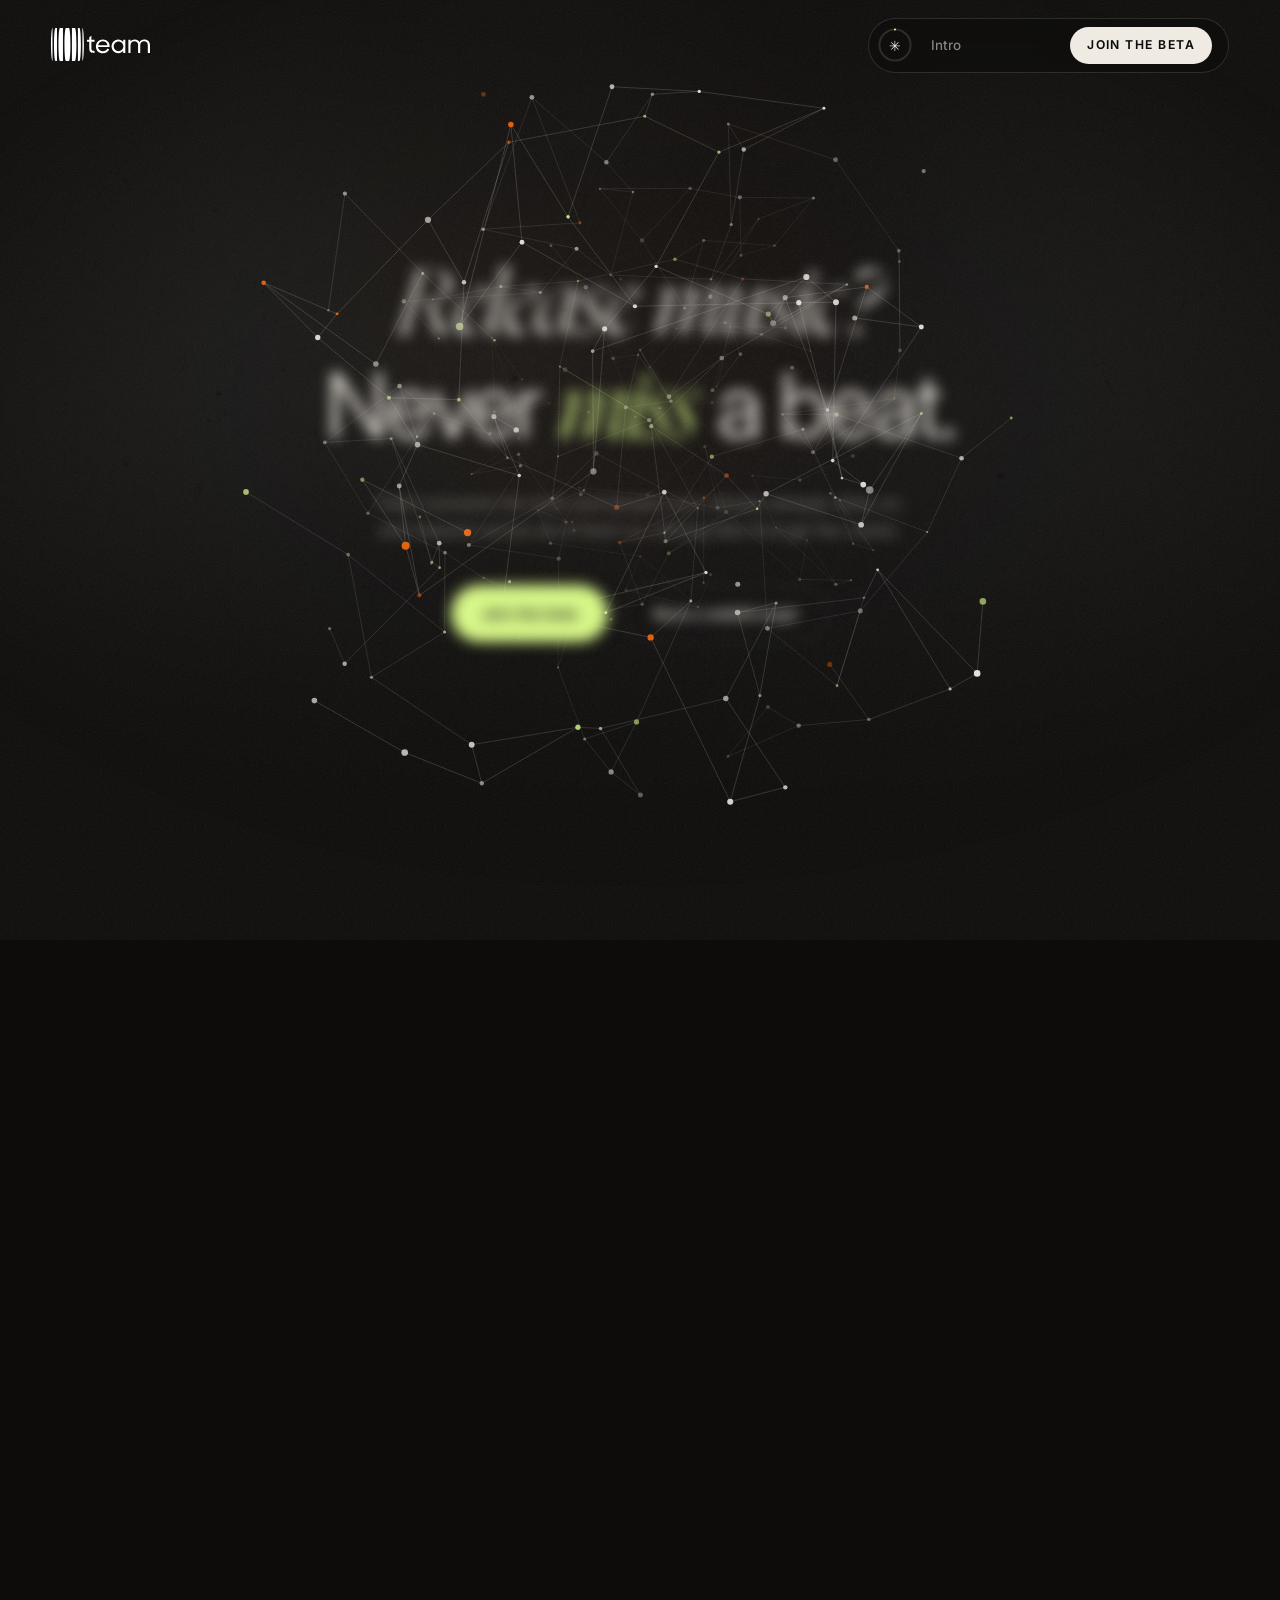
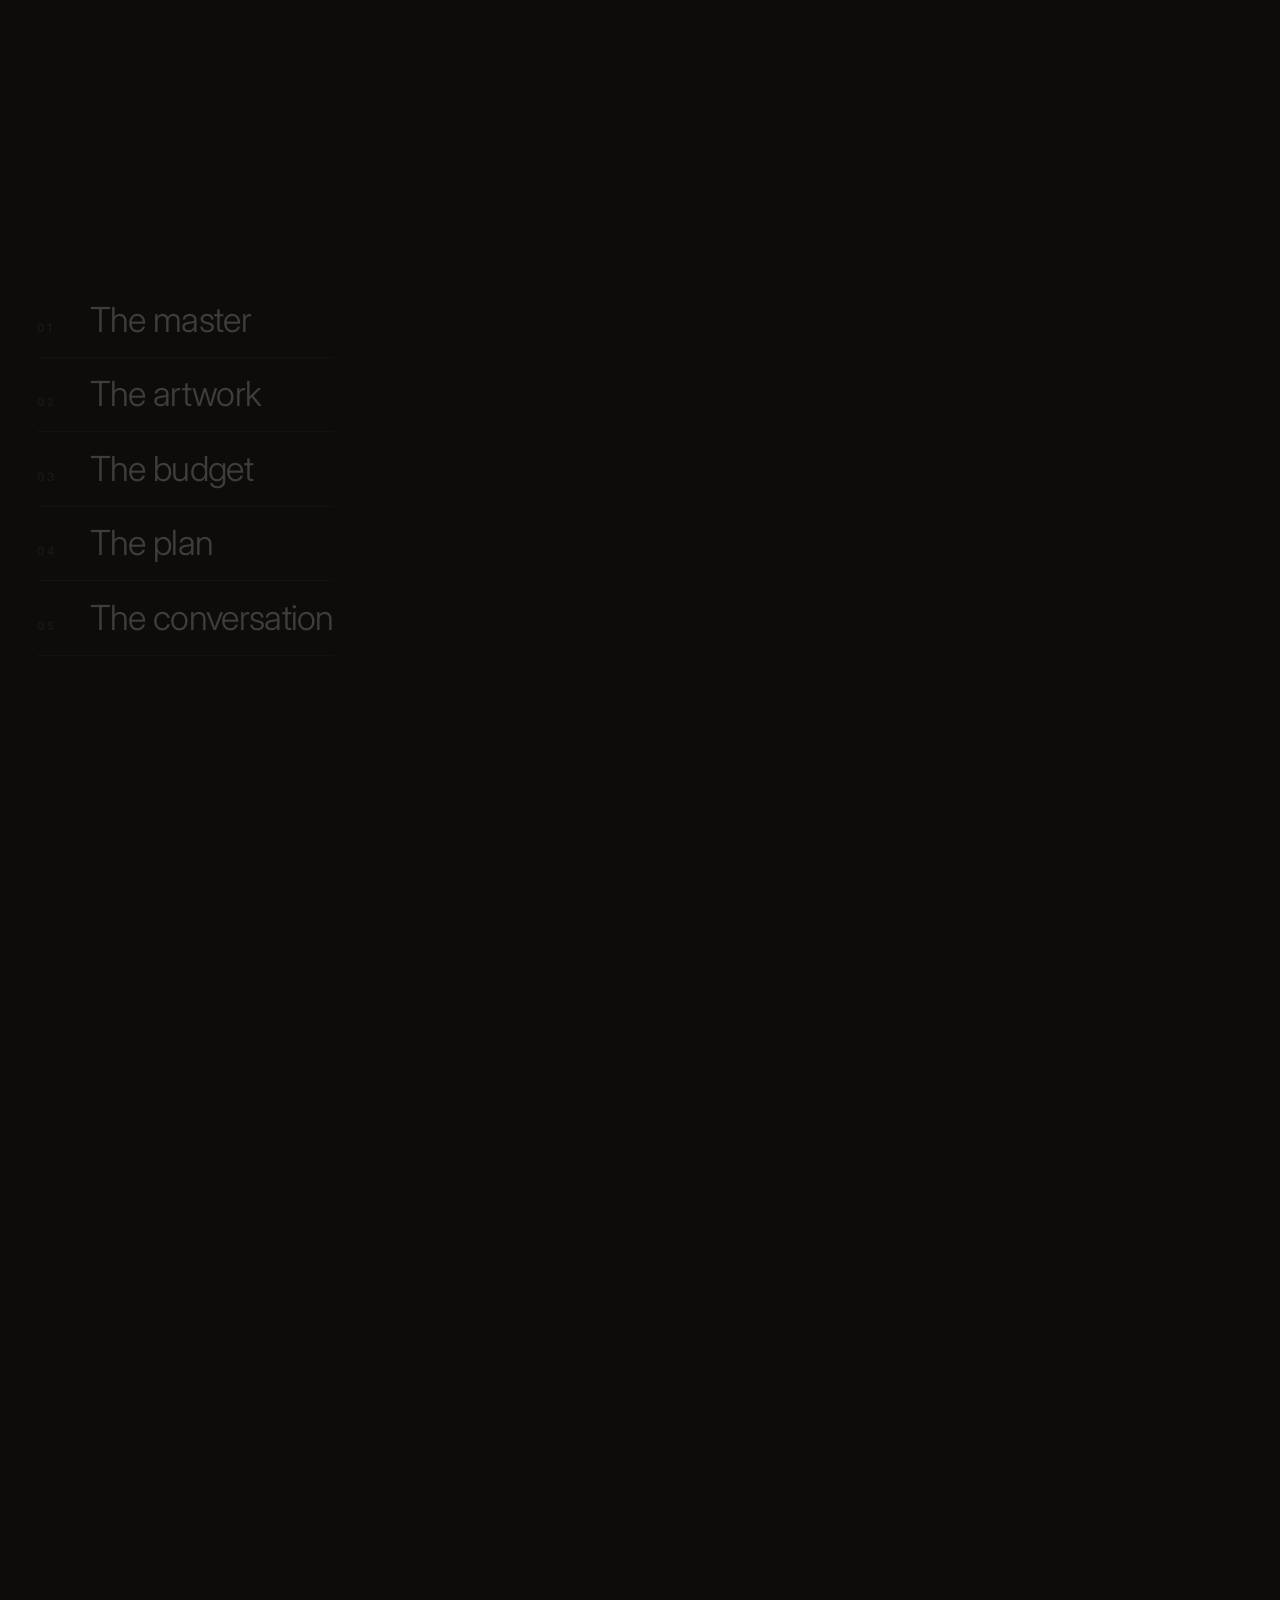
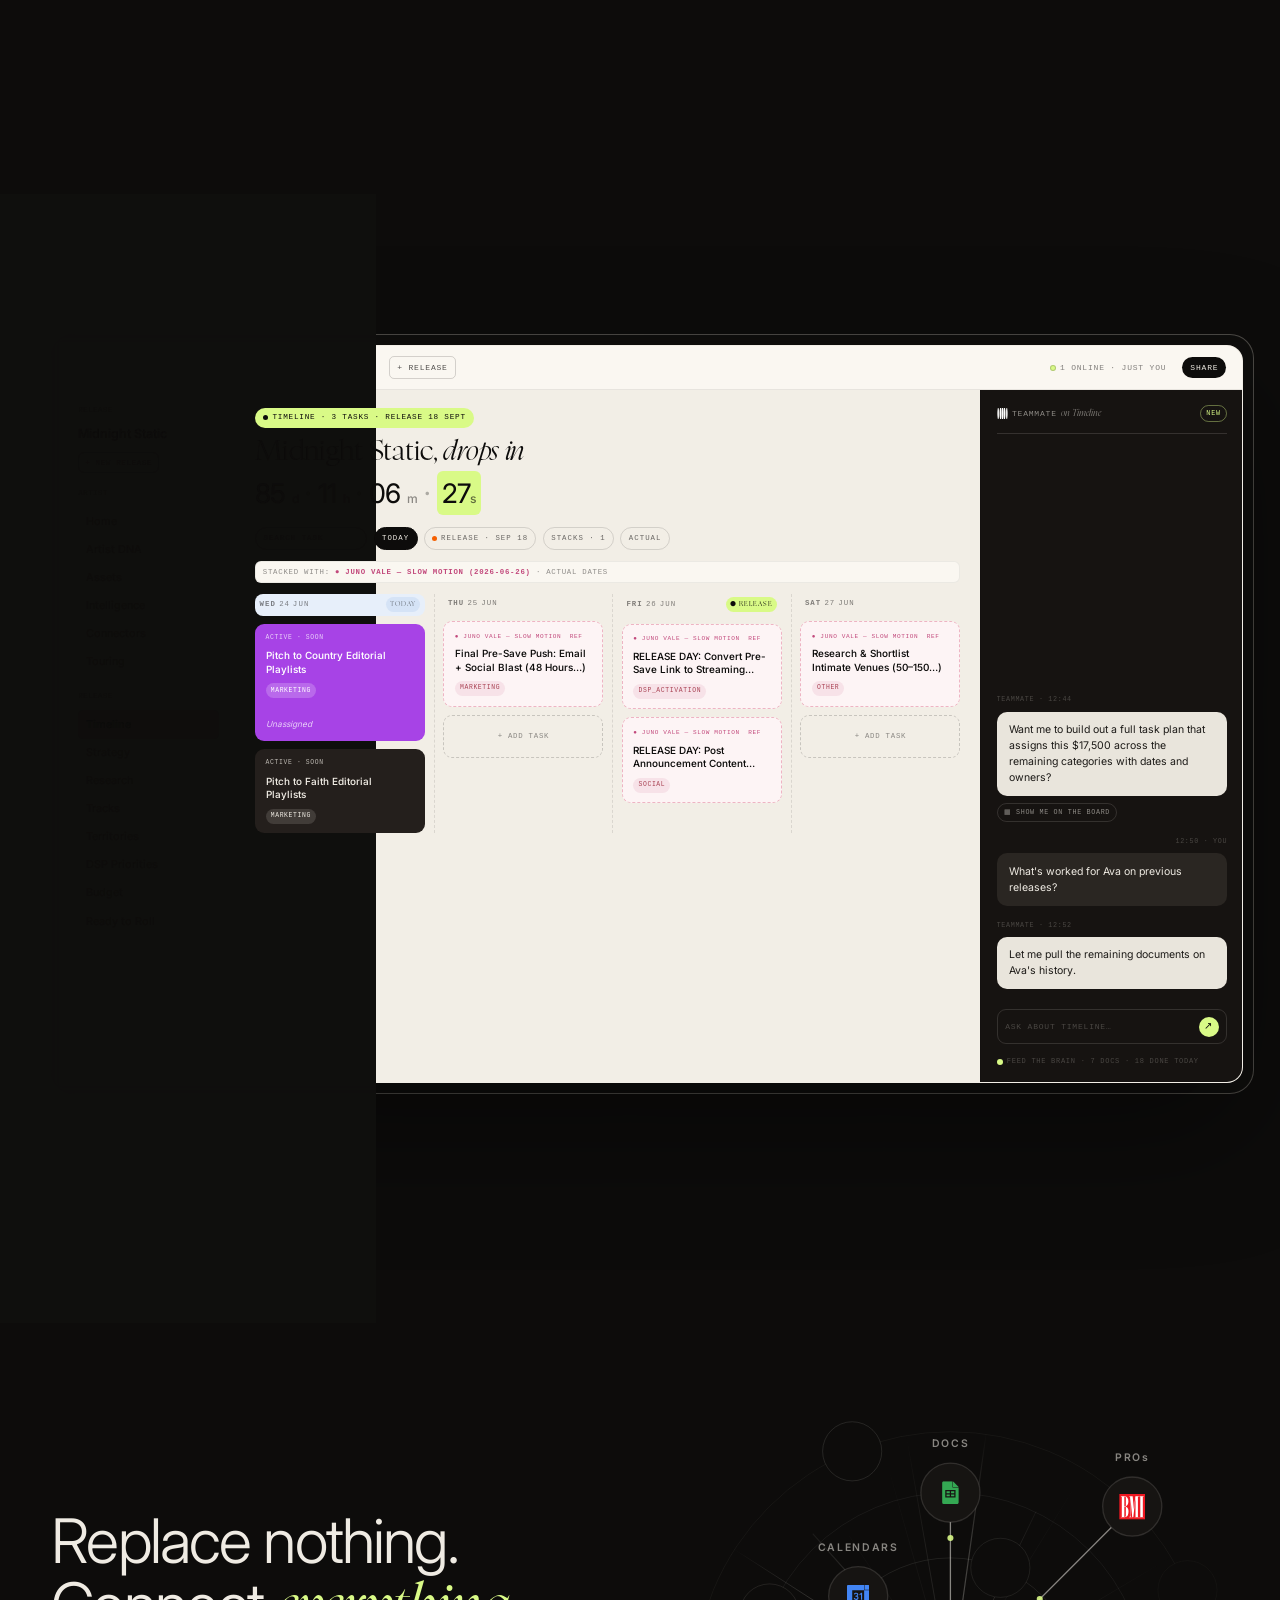
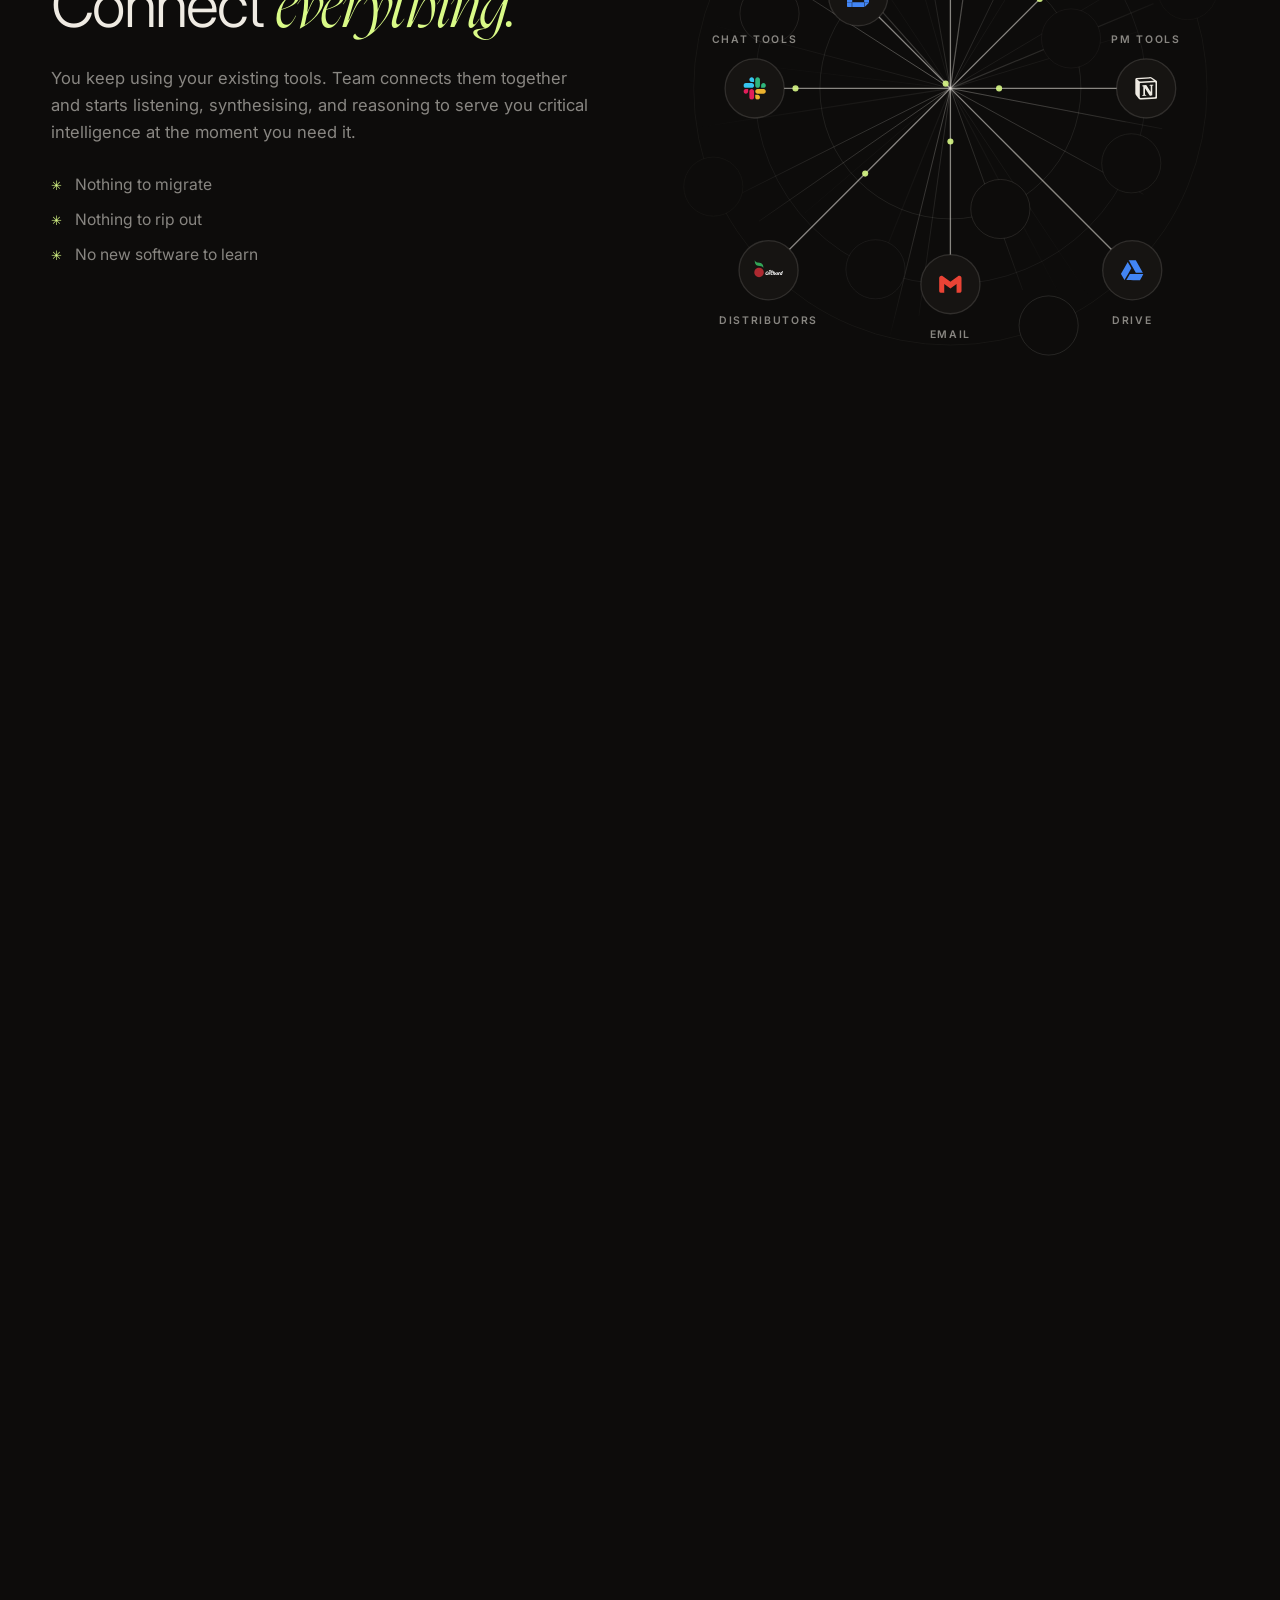
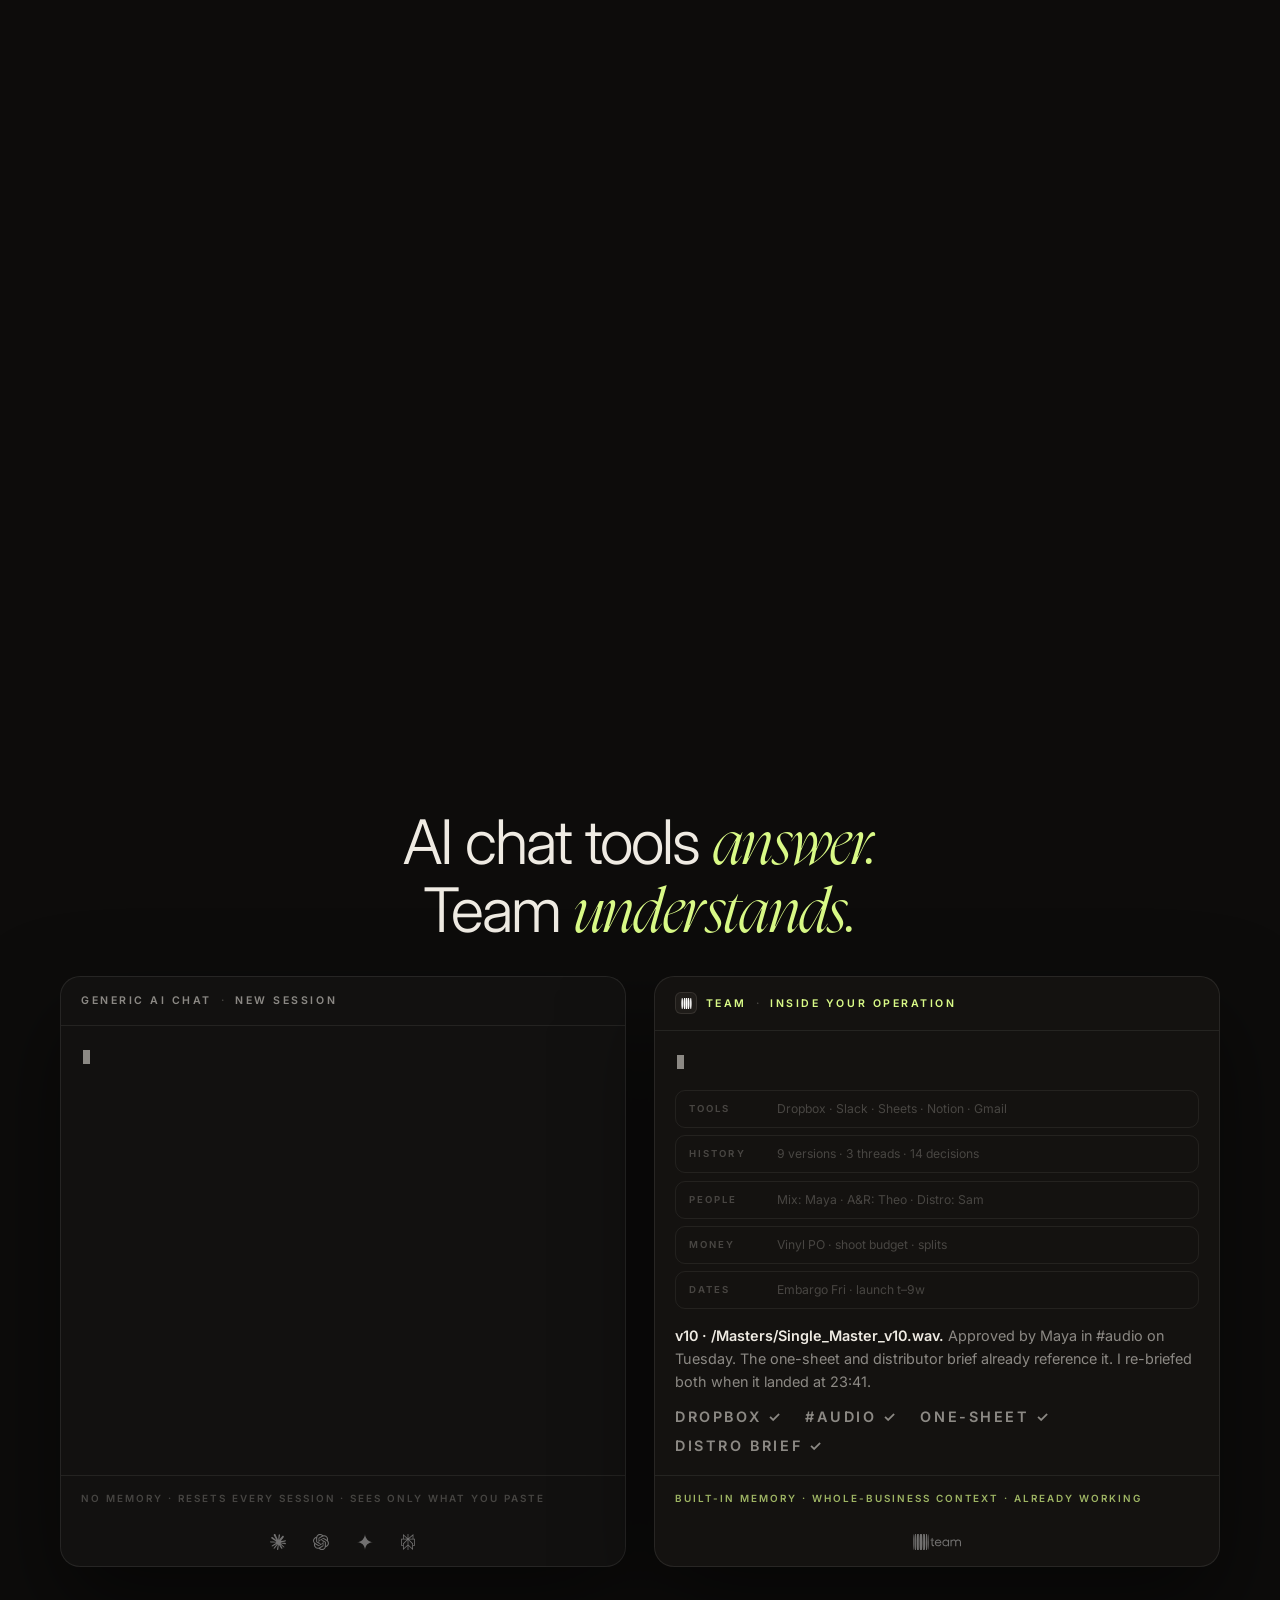
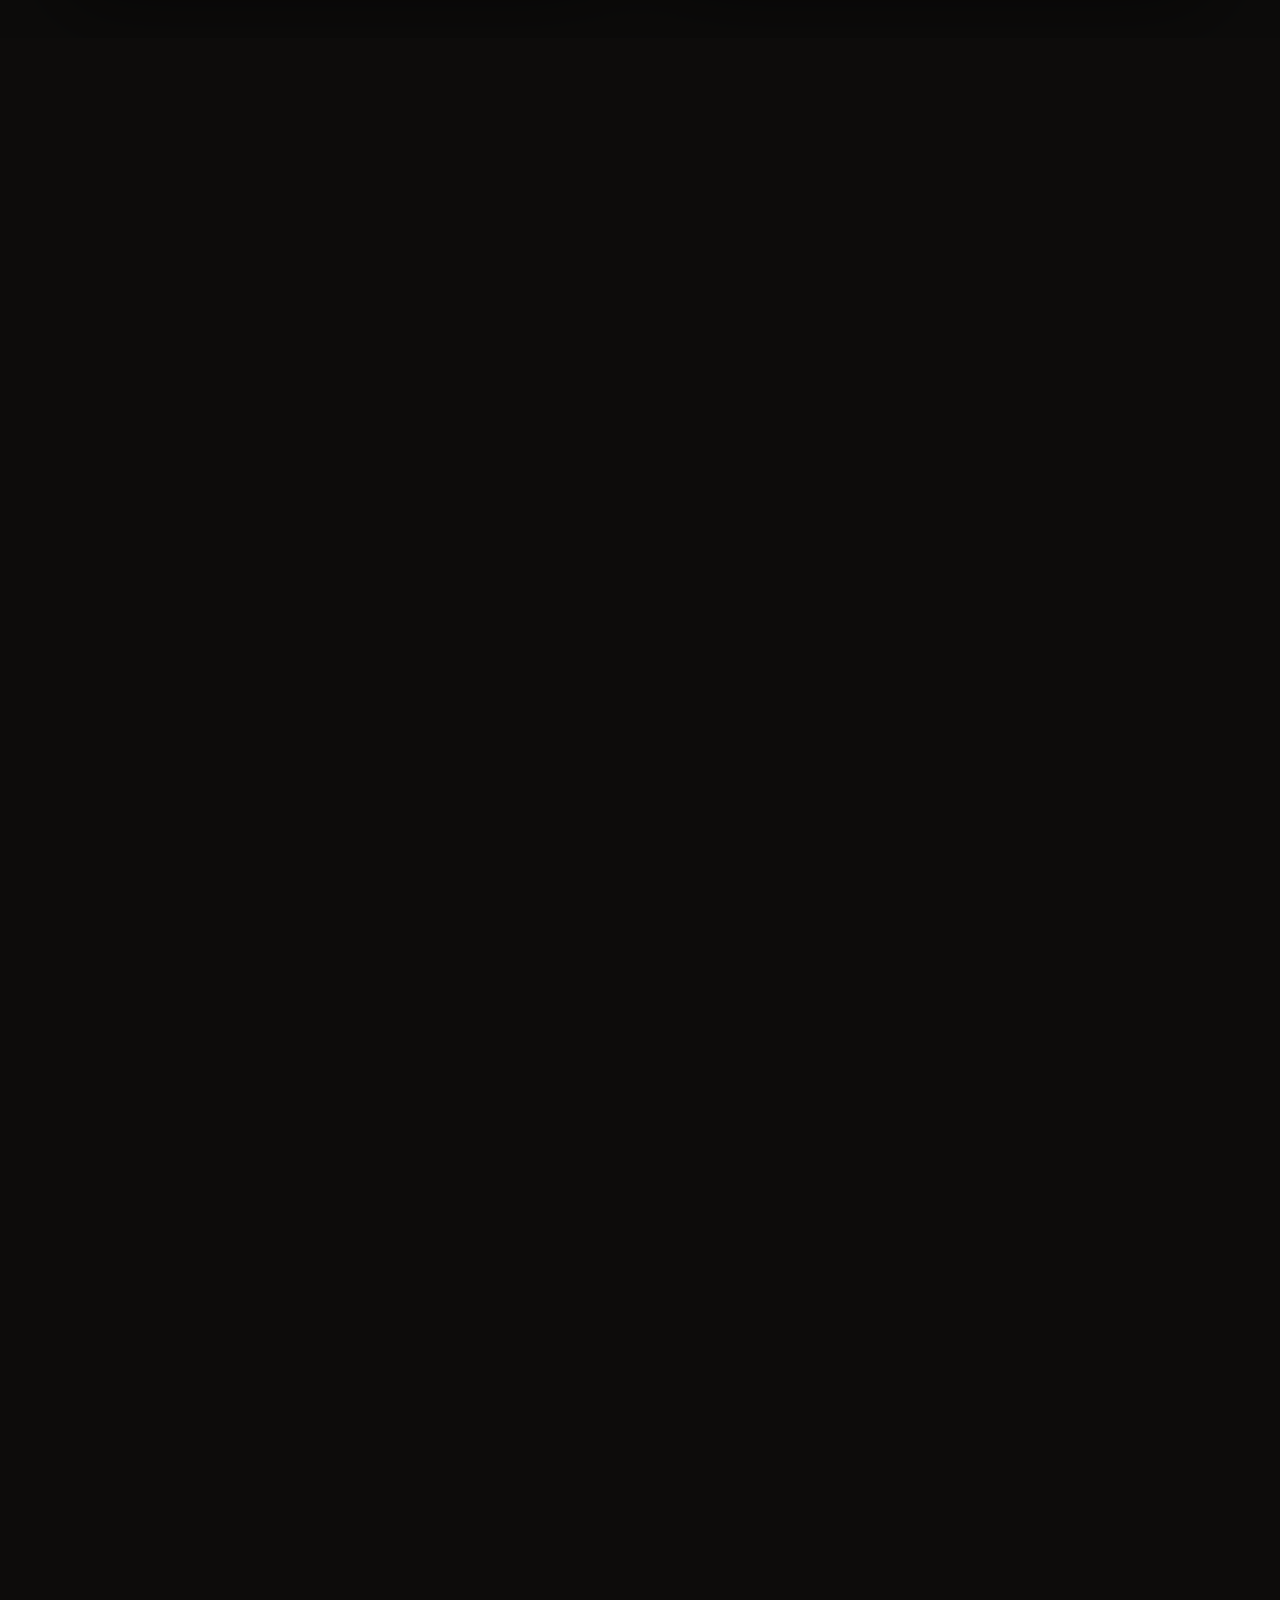
==== commit 5527352e: "v2: chat comparison, app device, orbit music nodes + even layout, BMI/Believe tiles, scrubbed ledger" ====
--- a/v2/index.html
+++ b/v2/index.html
@@ -2,11 +2,11 @@
 <html lang="en">
 <head>
 <meta charset="UTF-8">
-<meta name="robots" content="noindex,nofollow">
 <meta name="viewport" content="width=device-width, initial-scale=1.0, viewport-fit=cover">
 <title>Team — Operational Intelligence for Music Releases</title>
 <meta name="description" content="Team is the operational intelligence layer for music releases — it connects the tools and people your release already relies on, reasons across all of them, and does the work.">
 <link rel="canonical" href="https://teamrollouts.com/">
+<meta name="robots" content="noindex,nofollow">
 <meta name="theme-color" content="#0d0c0b">
 <meta property="og:type" content="website">
 <meta property="og:site_name" content="Team">
@@ -24,7 +24,7 @@
 <link rel="apple-touch-icon" href="assets/logo/apple-touch-icon.png">
 <link rel="preload" href="assets/fonts/NyghtSerif-LightItalic.woff" as="font" type="font/woff" crossorigin>
 <link rel="preload" href="assets/fonts/Inter-Variable.ttf" as="font" type="font/ttf" crossorigin>
-<link rel="stylesheet" href="css/main.css">
+<link rel="stylesheet" href="css/main.css?v=20260709f">
 <!-- HIDDEN for now (per Simon, 2026-07-08): styles for the parked lorbit/notifications hero
 <link rel="stylesheet" href="css/nh-hero.css"> -->
 
@@ -43,7 +43,6 @@
 <div class="grain" aria-hidden="true"></div>
 <div class="cursor" aria-hidden="true">
   <div class="cursor__eq"><i></i><i></i><i></i><i></i><i></i></div>
-  <span class="cursor__hint">Scroll</span>
 </div>
 <canvas id="field" class="field" aria-hidden="true"></canvas>
 
@@ -182,10 +181,12 @@
     <div class="tile" data-group="budget"  style="--x:68%; --y:64%; --d:0.7;  --r:5deg;  --b:2px"  data-tile><img src="assets/logos/notion.svg" alt=""><div><b>Notion</b><span>One-sheet still shows $2,500</span><i>Out of date since 14:02</i></div><u>1</u></div>
     <div class="tile" data-group="budget"  style="--x:76%; --y:18%; --d:0.85; --r:3deg;  --b:1px"  data-tile><img src="assets/logos/googledocs.svg" alt=""><div><b>Docs</b><span>Budget notes — video shoot</span><i>Contradicts the sheet by $600</i></div><u>1</u></div>
     <div class="tile" data-group="budget"  style="--x:46%; --y:50%; --d:1.1;  --r:-5deg; --b:0px"  data-tile><img src="assets/logos/dropbox.svg" alt=""><div><b>Dropbox</b><span>vinyl_quote_2024.pdf</span><i>Never added to the sheet</i></div><u>1</u></div>
+    <div class="tile" data-group="budget"  style="--x:84%; --y:42%; --d:0.95; --r:4deg;  --b:1px"  data-tile><img src="assets/logos/bmi.svg" alt=""><div><b>BMI</b><span>Q3 royalty statement posted</span><i>Splits don't match the sheet — 2 writers missing</i></div><u>2</u></div>
     <div class="tile" data-group="plan"    style="--x:54%; --y:18%; --d:0.9;  --r:5deg;  --b:1px"  data-tile><img src="assets/logos/notion.svg" alt=""><div><b>Notion</b><span>Rollout plan / Week 3</span><i>41 blocks · last synced never</i></div><u>7</u></div>
     <div class="tile" data-group="plan"    style="--x:72%; --y:42%; --d:1.1;  --r:-4deg; --b:1px"  data-tile><img src="assets/logos/monday.svg" alt="" class="wide"><div><b>Monday</b><span>Release board — 6 overdue</span><i>3 duplicates of the Notion plan</i></div><u>6</u></div>
     <div class="tile" data-group="plan"    style="--x:50%; --y:66%; --d:0.75; --r:3deg;  --b:2px"  data-tile><img src="assets/logos/asana.svg" alt=""><div><b>Asana</b><span>Pitch playlists — due Fri</span><i>Unassigned</i></div><u>2</u></div>
     <div class="tile" data-group="plan"    style="--x:80%; --y:70%; --d:1.25; --r:-6deg; --b:2px"  data-tile><img src="assets/logos/googlecalendar.svg" alt=""><div><b>Calendar</b><span>Video shoot — Thu 14</span><i>No call sheet attached</i></div><u>1</u></div>
+    <div class="tile" data-group="plan"    style="--x:62%; --y:52%; --d:1.05; --r:3deg;  --b:1px"  data-tile><img src="assets/logos/believe.png" alt="" class="wide winv"><div><b>Believe</b><span>Delivery window closes Friday</span><i>Metadata incomplete · artwork still missing</i></div><u>2</u></div>
     <div class="tile" data-group="convo"   style="--x:52%; --y:20%; --d:0.8;  --r:-5deg; --b:1px"  data-tile><img src="assets/logos/slack.svg" alt=""><div><b>Slack</b><span>“did we approve the vinyl PO?”</span><i>#release-ops · 11:47pm</i></div><u>3</u></div>
     <div class="tile" data-group="convo"   style="--x:74%; --y:36%; --d:1.15; --r:4deg;  --b:0px"  data-tile><img src="assets/logos/microsoftteams.svg" alt=""><div><b>Teams</b><span>Label sync — recording ready</span><i>Nobody has watched it</i></div><u>1</u></div>
     <div class="tile" data-group="convo"   style="--x:60%; --y:64%; --d:1.0;  --r:2deg;  --b:1px"  data-tile><img src="assets/logos/zoom.svg" alt=""><div><b>Zoom</b><span>Distributor call — 45:12</span><i>Actions live in someone's notebook</i></div><u>1</u></div>
@@ -202,6 +203,75 @@
       <h2 class="turn__title turn__title--plain">Operational intelligence for music releases.</h2>
     </div>
     <img class="turn__mark" id="turnMark" src="assets/logo/team-logomark-white-trim.png" alt="" aria-hidden="true">
+  </div>
+</section>
+
+<!-- ══════════════ ACT 2.5 · THE PRODUCT — the app itself ══════════════ -->
+<section class="devband" id="devband" aria-label="Team interface preview">
+  <div class="device" data-reveal>
+    <div class="device__screen dvc--app">
+      <div class="app__top">
+        <img class="app__mark" src="assets/logo/team-logomark-black.png" alt="">
+        <p class="app__crumb mono">HOME / AVA NORTH / MIDNIGHT STATIC / TIMELINE</p>
+        <span class="app__pill mono">+ RELEASE</span>
+        <span class="app__on mono"><i></i>1 ONLINE &middot; JUST YOU</span>
+        <span class="app__share mono">SHARE</span>
+      </div>
+      <div class="app__cols">
+        <aside class="app__nav">
+          <p class="mono app__navlab">RELEASE</p>
+          <p class="app__rel">Midnight Static</p>
+          <p class="app__newrel mono">+ NEW RELEASE</p>
+          <p class="mono app__navlab">ARTIST</p>
+          <ul><li>Home</li><li>Artist DNA</li><li>Assets</li><li>Intelligence</li><li>Connectors</li><li>Touring</li></ul>
+          <p class="mono app__navlab">RELEASE</p>
+          <ul><li class="on">Timeline</li><li>Strategy</li><li>Research</li><li>Tracks</li><li>Territories</li><li>DSP Priorities</li><li>Budget</li><li>Ready to Roll</li></ul>
+        </aside>
+        <div class="app__main">
+          <p class="app__chip mono"><i></i>TIMELINE &middot; 3 TASKS &middot; RELEASE 18 SEPT</p>
+          <h3 class="app__h">Midnight Static, <em>drops in</em></h3>
+          <p class="app__count">85<small>d</small><span>&middot;</span>11<small>h</small><span>&middot;</span><u id="appMins">06</u><small>m</small><span>&middot;</span><b><u id="appSecs">27</u><small>s</small></b></p>
+          <div class="app__filters mono"><span class="app__f--search">SEARCH TASK</span><span class="app__f--dark">TODAY</span><span><i></i>RELEASE &middot; SEP 18</span><span>STACKS &middot; 1</span><span>ACTUAL</span></div>
+          <p class="app__stacked mono">STACKED WITH: <b>&#9679; JUNO VALE — SLOW MOTION (2026-06-26)</b> &middot; ACTUAL DATES</p>
+          <div class="app__days">
+            <div class="app__day is-today">
+              <p class="app__date mono"><b>WED</b>24<span>JUN</span><em>TODAY</em></p>
+              <div class="tcard tcard--purple"><p class="mono tcard__meta">ACTIVE &middot; SOON</p><b>Pitch to Country Editorial Playlists</b><span class="mono">MARKETING</span><i>Unassigned</i></div>
+              <div class="tcard tcard--dark"><p class="mono tcard__meta">ACTIVE &middot; SOON</p><b>Pitch to Faith Editorial Playlists</b><span class="mono">MARKETING</span></div>
+            </div>
+            <div class="app__day">
+              <p class="app__date mono"><b>THU</b>25<span>JUN</span></p>
+              <div class="tcard tcard--ref"><p class="mono tcard__ref">&#9679; JUNO VALE — SLOW MOTION &nbsp;REF</p><b>Final Pre-Save Push: Email + Social Blast (48 Hours&hellip;)</b><span class="mono">MARKETING</span></div>
+              <div class="tcard tcard--add mono">+ ADD TASK</div>
+            </div>
+            <div class="app__day">
+              <p class="app__date mono"><b>FRI</b>26<span>JUN</span><em class="is-rel">&#9679; RELEASE</em></p>
+              <div class="tcard tcard--ref"><p class="mono tcard__ref">&#9679; JUNO VALE — SLOW MOTION &nbsp;REF</p><b>RELEASE DAY: Convert Pre-Save Link to Streaming&hellip;</b><span class="mono">DSP_ACTIVATION</span></div>
+              <div class="tcard tcard--ref"><p class="mono tcard__ref">&#9679; JUNO VALE — SLOW MOTION &nbsp;REF</p><b>RELEASE DAY: Post Announcement Content&hellip;</b><span class="mono">SOCIAL</span></div>
+            </div>
+            <div class="app__day">
+              <p class="app__date mono"><b>SAT</b>27<span>JUN</span></p>
+              <div class="tcard tcard--ref"><p class="mono tcard__ref">&#9679; JUNO VALE — SLOW MOTION &nbsp;REF</p><b>Research &amp; Shortlist Intimate Venues (50&ndash;150&hellip;)</b><span class="mono">OTHER</span></div>
+              <div class="tcard tcard--add mono">+ ADD TASK</div>
+            </div>
+          </div>
+        </div>
+        <aside class="app__chat">
+          <p class="app__chathead mono"><img src="assets/logo/team-logomark-white-trim.png" alt=""> TEAMMATE <em>on Timeline</em><span>NEW</span></p>
+          <div class="app__scroll">
+            <div class="app__msg"><u class="mono">TEAMMATE &middot; 12:44</u>
+              <p>Want me to build out a full task plan that assigns this $17,500 across the remaining categories with dates and owners?</p>
+              <span class="mono">&#9638; SHOW ME ON THE BOARD</span></div>
+            <div class="app__msg app__msg--you"><u class="mono">12:50 &middot; YOU</u>
+              <p>What's worked for Ava on previous releases?</p></div>
+            <div class="app__msg"><u class="mono">TEAMMATE &middot; 12:52</u>
+              <p>Let me pull the remaining documents on Ava's history.</p></div>
+          </div>
+          <div class="app__ask mono">ASK ABOUT TIMELINE&hellip;<i>&#8599;</i></div>
+          <p class="app__feed mono"><i></i>FEED THE BRAIN &middot; 7 DOCS &middot; 18 DONE TODAY</p>
+        </aside>
+      </div>
+    </div>
   </div>
 </section>
 
@@ -219,33 +289,91 @@
     </div>
     <div class="split__viz">
       <svg class="orbit" viewBox="0 0 640 640" role="img" aria-label="Your tools connected to one core">
+        <defs>
+          <radialGradient id="ofade" gradientUnits="userSpaceOnUse" cx="320" cy="320" r="300">
+            <stop offset="0" stop-color="#efebe3" stop-opacity=".4"/>
+            <stop offset=".55" stop-color="#efebe3" stop-opacity=".22"/>
+            <stop offset="1" stop-color="#efebe3" stop-opacity="0"/>
+          </radialGradient>
+        </defs>
         <g class="orbit__rings" fill="none" stroke="currentColor">
           <circle cx="320" cy="320" r="150" opacity=".10"/>
           <circle cx="320" cy="320" r="225" opacity=".07"/>
           <circle cx="320" cy="320" r="295" opacity=".05"/>
         </g>
+        <!-- phantom connections — drawn by js, fading out from the core -->
+        <g class="orbit__ghosts" id="oghosts" fill="none"></g>
         <g class="orbit__lines" fill="none" stroke="currentColor" stroke-width="1.5">
-          <path class="oline" d="M320 320 L320 112"/>
-          <path class="oline" d="M320 320 L502 212"/>
-          <path class="oline" d="M320 320 L520 392"/>
-          <path class="oline" d="M320 320 L412 516"/>
-          <path class="oline" d="M320 320 L204 508"/>
-          <path class="oline" d="M320 320 L118 278"/>
+          <path class="oline" d="M320 320 L320 95"/>
+          <path class="oline" d="M320 320 L529 111"/>
+          <path class="oline" d="M320 320 L545 320"/>
+          <path class="oline" d="M320 320 L529 529"/>
+          <path class="oline" d="M320 320 L320 545"/>
+          <path class="oline" d="M320 320 L111 529"/>
+          <path class="oline" d="M320 320 L95 320"/>
+          <path class="oline" d="M320 320 L214 214"/>
         </g>
         <g class="orbit__packets" id="packets"></g>
         <g class="orbit__nodes">
-          <g class="onode" data-x="320" data-y="112" transform="translate(320 112)"><circle r="34"/><image href="assets/logos/googlesheets.svg" x="-13" y="-13" width="26" height="26"/><text x="0" y="-52">DOCS</text></g>
-          <g class="onode" data-x="502" data-y="212" transform="translate(502 212)"><circle r="34"/><image href="assets/logos/notion.svg" x="-13" y="-13" width="26" height="26"/><text x="52" y="-38">PM TOOL</text></g>
-          <g class="onode" data-x="520" data-y="392" transform="translate(520 392)"><circle r="34"/><image href="assets/logos/googledrive.svg" x="-13" y="-13" width="26" height="26"/><text x="58" y="16">DRIVE</text></g>
-          <g class="onode" data-x="412" data-y="516" transform="translate(412 516)"><circle r="34"/><image href="assets/logos/gmail.svg" x="-13" y="-13" width="26" height="26"/><text x="24" y="62">EMAIL</text></g>
-          <g class="onode" data-x="204" data-y="508" transform="translate(204 508)"><circle r="34"/><image href="assets/logos/slack.svg" x="-13" y="-13" width="26" height="26"/><text x="-28" y="62">CHAT</text></g>
-          <g class="onode" data-x="118" data-y="278" transform="translate(118 278)"><circle r="34"/><image href="assets/logos/googlecalendar.svg" x="-13" y="-13" width="26" height="26"/><text x="-52" y="-34">CAL</text></g>
+          <g class="onode" data-x="320" data-y="95"  transform="translate(320 95)"><circle r="34"/><image href="assets/logos/googlesheets.svg" x="-13" y="-13" width="26" height="26"/><text x="0" y="-52">DOCS</text></g>
+          <g class="onode" data-x="529" data-y="111" transform="translate(529 111)"><circle r="34"/><image href="assets/logos/bmi.svg" x="-15" y="-15" width="30" height="30"/><text x="0" y="-52">PROs</text></g>
+          <g class="onode" data-x="545" data-y="320" transform="translate(545 320)"><circle r="34"/><image href="assets/logos/notion.svg" x="-13" y="-13" width="26" height="26"/><text x="0" y="-52">PM TOOLS</text></g>
+          <g class="onode" data-x="529" data-y="529" transform="translate(529 529)"><circle r="34"/><image href="assets/logos/googledrive.svg" x="-13" y="-13" width="26" height="26"/><text x="0" y="62">DRIVE</text></g>
+          <g class="onode" data-x="320" data-y="545" transform="translate(320 545)"><circle r="34"/><image href="assets/logos/gmail.svg" x="-13" y="-13" width="26" height="26"/><text x="0" y="62">EMAIL</text></g>
+          <g class="onode" data-x="111" data-y="529" transform="translate(111 529)"><circle r="34"/><image href="assets/logos/theorchard.svg" x="-19" y="-19" width="38" height="38"/><text x="0" y="62">DISTRIBUTORS</text></g>
+          <g class="onode" data-x="95"  data-y="320" transform="translate(95 320)"><circle r="34"/><image href="assets/logos/slack.svg" x="-13" y="-13" width="26" height="26"/><text x="0" y="-52">CHAT TOOLS</text></g>
+          <g class="onode" data-x="214" data-y="214" transform="translate(214 214)"><circle r="34"/><image href="assets/logos/googlecalendar.svg" x="-13" y="-13" width="26" height="26"/><text x="0" y="-52">CALENDARS</text></g>
         </g>
         <g class="orbit__core" id="orbitCore" transform="translate(320 320)">
           <circle r="54" class="core__disc"/>
           <image class="core__mark" href="assets/logo/team-logomark-black.png" x="-22" y="-22" width="44" height="44"/>
         </g>
       </svg>
+    </div>
+  </div>
+</section>
+
+<!-- ══════════════ ACT 3.5 · THE DIFFERENCE — chat window vs Team ══════════════ -->
+<section class="pin pin--chat" id="act-chat" data-scrub="chat">
+  <div class="pin__stage stage--chat">
+    <h2 class="h2 chat__head">AI chat tools <em>answer.</em><br>Team <em>understands.</em></h2>
+    <div class="chat__panes">
+      <div class="pane pane--bot">
+        <p class="pane__bar">Generic AI chat <i>·</i> New session</p>
+        <div class="pane__body">
+          <p class="pane__q"><span id="botQ"></span><i class="caret"></i></p>
+          <p class="pane__a" id="botA"></p>
+        </div>
+        <p class="pane__tags">No memory · Resets every session · Sees only what you paste</p>
+        <div class="pane__brands" aria-label="Claude, ChatGPT, Gemini, Perplexity">
+          <img src="assets/logos/ai/claude.svg" alt="Claude">
+          <img src="assets/logos/ai/openai.svg" alt="ChatGPT">
+          <img src="assets/logos/ai/googlegemini.svg" alt="Gemini">
+          <img src="assets/logos/ai/perplexity.svg" alt="Perplexity">
+        </div>
+      </div>
+      <div class="pane pane--team">
+        <p class="pane__bar"><span class="tmate__mark"><img src="assets/logo/team-logomark-white-trim.png" alt=""></span>Team <i>·</i> Inside your operation</p>
+        <div class="pane__body">
+          <p class="pane__q"><span id="teamQ"></span><i class="caret"></i></p>
+          <div class="strata" id="strata">
+            <div class="stratum" data-stratum><b>Tools</b><span>Dropbox · Slack · Sheets · Notion · Gmail</span></div>
+            <div class="stratum" data-stratum><b>History</b><span>9 versions · 3 threads · 14 decisions</span></div>
+            <div class="stratum" data-stratum><b>People</b><span>Mix: Maya · A&amp;R: Theo · Distro: Sam</span></div>
+            <div class="stratum" data-stratum><b>Money</b><span>Vinyl PO · shoot budget · splits</span></div>
+            <div class="stratum" data-stratum><b>Dates</b><span>Embargo Fri · launch t–9w</span></div>
+          </div>
+          <div class="pane__ans" id="teamA">
+            <p><b>v10 · /Masters/Single_Master_v10.wav.</b> Approved by Maya in #audio on Tuesday.
+              The one-sheet and distributor brief already reference it. I re-briefed both when it landed at 23:41.</p>
+            <p class="pane__rcpts"><span>Dropbox ✓</span><span>#audio ✓</span><span>One-sheet ✓</span><span>Distro brief ✓</span></p>
+          </div>
+        </div>
+        <p class="pane__tags pane__tags--team">Built-in memory · Whole-business context · Already working</p>
+        <div class="pane__brands pane__brands--team">
+          <img src="assets/logo/team-logo-live.svg" alt="Team">
+        </div>
+      </div>
     </div>
   </div>
 </section>
@@ -407,7 +535,7 @@
 </section>
 
 </main>
-<script src="js/main.js"></script>
+<script src="js/main.js?v=20260709f"></script>
 <!-- HIDDEN for now (per Simon, 2026-07-08): scripts for the parked lorbit/notifications hero
 <script src="js/nh-hero.js"></script>
 <script src="js/orbit-logos.js"></script> -->
--- a/v2/css/main.css
+++ b/v2/css/main.css
@@ -87,12 +87,11 @@
 .cursor__eq i:nth-child(4){animation-delay:-.7s}
 .cursor__eq i:nth-child(5){animation-delay:-.3s}
 @keyframes eqbar{0%,100%{transform:scaleY(.3)}50%{transform:scaleY(1)}}
-.cursor__hint{position:absolute;left:16px;top:0;transform:translateY(-50%);white-space:nowrap;
-  font-size:.6rem;letter-spacing:.3em;text-transform:uppercase;color:var(--bone-dim);
-  opacity:0;transition:opacity .6s ease}
-.cursor.is-hint .cursor__hint{opacity:1}
-
-.traveler{position:fixed;left:0;top:0;z-index:40;width:108px;height:108px;border-radius:50%;
+
+/* z-index 1: beneath <main> (z2), so the flying core ducks UNDER the device
+   band on its way from the turn to the orbit; section backgrounds are
+   transparent, so it stays visible everywhere else */
+.traveler{position:fixed;left:0;top:0;z-index:1;width:108px;height:108px;border-radius:50%;
   background:var(--signal);display:grid;place-items:center;pointer-events:none;
   opacity:0;will-change:transform,opacity;color:var(--ink)}
 .traveler svg{width:46px;height:46px}
@@ -712,7 +711,8 @@
   .track__list{position:relative;height:3.4rem}
   .trow{position:absolute;top:0;left:0;width:100%;border-bottom:0;padding:.4rem 0;opacity:0}
   .trow span{font-size:clamp(2rem,8.4vw,2.6rem)}
-  .tile{left:50%;top:calc(25% + var(--gi) * 15.5%);
+  /* five-tile groups need the tighter rhythm to stay on stage */
+  .tile{left:50%;top:calc(22% + var(--gi) * 14%);
     width:min(320px,86vw);min-width:0;max-width:none;margin-left:max(-160px,-43vw);
     padding:.8rem .95rem;rotate:calc(var(--r) * .4)}
 }
@@ -728,3 +728,218 @@
   .capsule{gap:.55rem;padding:.4rem .5rem}
   .capsule__orb,.capsule__act{display:none}
 }
+
+/* ═══ ACT 3.5 · the difference — a chat window vs Team (2026-07-09) ═══ */
+.pin--chat{height:340vh}
+.pin--chat .pin__stage{display:grid;align-content:center;justify-items:center;
+  row-gap:clamp(1.6rem,3.4vh,2.8rem);padding:0 var(--pad)}
+.chat__head{text-align:center}
+.chat__head em{color:var(--lime)}
+.chat__panes{display:grid;grid-template-columns:1fr 1fr;gap:clamp(1rem,2.2vw,1.8rem);
+  width:min(1160px,100%)}
+.pane{background:#141210;border:1px solid rgba(239,235,227,.09);border-radius:20px;
+  box-shadow:0 40px 90px rgba(0,0,0,.5);display:flex;flex-direction:column;overflow:clip}
+.pane--bot{background:#121110}
+.pane__bar{display:flex;align-items:center;gap:.55rem;padding:.95rem 1.25rem;
+  border-bottom:1px solid rgba(239,235,227,.08);
+  font-size:.66rem;letter-spacing:.24em;text-transform:uppercase;font-weight:620;color:var(--bone-dim)}
+.pane__bar i{font-style:normal;color:var(--bone-faint)}
+.pane--team .pane__bar{color:var(--lime)}
+.pane__bar .tmate__mark{width:22px;height:22px;border-radius:6px}
+.pane__bar .tmate__mark img{width:11px;height:11px}
+.pane__body{padding:1.15rem 1.25rem;flex:1;display:flex;flex-direction:column;gap:.95rem}
+.pane__q{font-size:.98rem;font-weight:540;min-height:1.5em;color:var(--bone)}
+.pane__q .caret{display:inline-block;width:7px;height:14px;background:var(--bone-dim);
+  margin-left:2px;vertical-align:-2px;animation:blink 1.05s steps(2) infinite}
+.pane__a{font-size:.9rem;line-height:1.6;color:var(--bone-dim);min-height:6em}
+.strata{display:flex;flex-direction:column;gap:.45rem}
+.stratum{display:grid;grid-template-columns:4.6rem 1fr;gap:.9rem;align-items:center;
+  border:1px solid rgba(239,235,227,.07);border-radius:10px;padding:.5rem .8rem;
+  font-size:.76rem;color:var(--bone-faint);opacity:.45;
+  transition:opacity .45s var(--ease),border-color .45s,background .45s,color .45s}
+.stratum b{font-size:.6rem;letter-spacing:.22em;text-transform:uppercase;font-weight:640}
+.stratum.lit{opacity:1;color:var(--bone-dim);border-color:rgba(217,250,135,.35);background:rgba(217,250,135,.05)}
+.stratum.lit b{color:var(--lime)}
+.pane__ans{opacity:0;transform:translateY(10px);transition:opacity .5s var(--ease),transform .5s var(--ease)}
+.pane__ans.on{opacity:1;transform:none}
+.pane__ans p{font-size:.9rem;line-height:1.6;color:var(--bone-dim)}
+.pane__ans b{color:var(--bone);font-weight:600}
+.pane__rcpts{margin-top:.7rem;display:flex;flex-wrap:wrap;gap:.45em 1.5em;
+  font-size:.62rem;letter-spacing:.18em;text-transform:uppercase;font-weight:620;color:rgba(217,250,135,.75)}
+.pane__rcpts span{white-space:nowrap}
+.pane__tags{padding:.85rem 1.25rem;border-top:1px solid rgba(239,235,227,.08);
+  font-size:.62rem;letter-spacing:.2em;text-transform:uppercase;font-weight:600;color:var(--bone-faint)}
+.pane__tags--team{color:rgba(217,250,135,.7)}
+.pane__brands{display:flex;align-items:center;justify-content:center;gap:1.7rem;padding:.85rem 1.25rem 1rem}
+.pane__brands img{height:16px;width:auto;filter:brightness(0) invert(1);opacity:.4;transition:opacity .3s}
+.pane:hover .pane__brands img{opacity:.6}
+@media(max-width:900px){
+  .pin--chat{height:auto}
+  .pin--chat .pin__stage{position:relative;height:auto;min-height:0;padding:10vh var(--pad) 8vh;align-content:start}
+  .chat__panes{grid-template-columns:1fr}
+  .pane__a{min-height:0}
+  .chat__head{font-size:clamp(1.9rem,7.2vw,2.6rem)}
+}
+@media (prefers-reduced-motion:reduce){
+  .pin--chat{height:auto}
+  .pane__ans{opacity:1 !important;transform:none !important}
+  .stratum{opacity:1 !important}
+  .pane__q .caret{animation:none !important}
+}
+
+/* the difference: compact on short viewports so head + panes always fit the pin */
+@media(min-width:901px) and (max-height:840px){
+  .chat__head{font-size:clamp(1.9rem,3.6vw,3rem)}
+  .pin--chat .pin__stage{row-gap:1.2rem}
+  .pane__a{min-height:4em}
+  .pane__body{padding:.9rem 1.1rem;gap:.7rem}
+  .stratum{padding:.4rem .75rem}
+}
+
+/* orbit: wordmark logos that ship dark render white on the node disc */
+.onode image.oinv{filter:brightness(0) invert(1);opacity:.92}
+
+/* ═══ the product — the Team app recreated, after the turn (2026-07-09).
+   Ported from the Mission Narrative build, re-grounded for Behind the Glass:
+   dark band (the brain field stays behind), glass device frame. ═══ */
+#devband{position:relative;z-index:2;padding:6vh var(--pad) 16vh;display:grid;place-items:center}
+#devband .mono{font-family:ui-monospace,'SF Mono',Menlo,monospace;font-weight:500;letter-spacing:.1em}
+.device{width:min(1280px,94vw);border:1px solid rgba(154,150,140,.45);border-radius:24px;
+  padding:10px;background:rgba(22,20,18,.4);
+  backdrop-filter:blur(5px);-webkit-backdrop-filter:blur(5px)}
+.device__screen{display:flex;flex-direction:column;aspect-ratio:1440/900;
+  background:#100f0e;border:1px solid rgba(239,235,227,.1);border-radius:16px;
+  overflow:hidden;box-shadow:0 44px 130px rgba(0,0,0,.45)}
+@media(max-width:900px){.device__screen{aspect-ratio:auto}}
+/* ═══ device screen: the Team app, recreated ═══ */
+.dvc--app{background:#f2eee6;color:var(--ink);display:flex;flex-direction:column;
+  aspect-ratio:1440/900;font-size:12px}
+.dvc--app .mono{letter-spacing:.1em}
+/* top bar */
+.app__top{display:flex;align-items:center;gap:1rem;padding:.65rem 1rem;flex:none;
+  background:#faf7f1;border-bottom:1px solid rgba(13,12,11,.08)}
+.app__mark{height:16px;width:auto}
+.app__crumb{font-size:.52rem;color:rgba(13,12,11,.55)}
+.app__pill{font-size:.5rem;padding:.45em .9em;border:1px solid rgba(13,12,11,.16);border-radius:5px;color:rgba(13,12,11,.7)}
+.app__on{margin-left:auto;display:flex;align-items:center;gap:.5em;font-size:.5rem;color:rgba(13,12,11,.5)}
+.app__on i{width:6px;height:6px;border-radius:50%;background:var(--lime);border:1px solid rgba(13,12,11,.2)}
+.app__share{font-size:.5rem;padding:.45em 1em;background:var(--ink);color:var(--bone);border-radius:99px}
+/* columns */
+.app__cols{flex:1;min-height:0;display:grid;grid-template-columns:172px 1fr 262px}
+/* left nav */
+.app__nav{background:#faf7f1;border-right:1px solid rgba(13,12,11,.08);padding:.9rem .95rem;overflow:hidden}
+.app__navlab{font-size:.44rem;letter-spacing:.24em;color:rgba(13,12,11,.4);margin:.9rem 0 .5rem}
+.app__navlab:first-child{margin-top:0}
+.app__rel{font-weight:560;font-size:.78rem}
+.app__newrel{margin-top:.45rem;font-size:.46rem;padding:.5em .8em;border:1px solid rgba(13,12,11,.14);border-radius:6px;color:rgba(13,12,11,.6);display:inline-block}
+.app__nav ul{list-style:none}
+.app__nav li{font-size:.68rem;font-weight:440;color:rgba(13,12,11,.66);padding:.32rem .5rem;border-radius:5px}
+.app__nav li.on{background:rgba(13,12,11,.08);color:var(--ink);font-weight:560}
+/* main */
+.app__main{padding:1rem 1.25rem;overflow:hidden;min-width:0}
+.app__chip{display:inline-flex;align-items:center;gap:.6em;font-size:.48rem;letter-spacing:.2em;
+  background:var(--lime);color:var(--ink);padding:.5em 1em;border-radius:99px}
+.app__chip i{width:5px;height:5px;border-radius:50%;background:var(--ink)}
+.app__h{margin-top:.55rem;font-family:var(--font-serif);font-weight:300;letter-spacing:-.01em;
+  font-size:clamp(1.2rem,2.2vw,2rem);line-height:1.05}
+.app__h em{font-style:italic}
+.app__count{margin-top:.3rem;font-family:var(--font-display);font-weight:440;letter-spacing:-.03em;
+  font-size:clamp(1.3rem,2.1vw,1.9rem);display:flex;align-items:baseline;gap:.25em}
+.app__count small{font-size:.45em;color:rgba(13,12,11,.45);font-weight:500}
+.app__count span{color:rgba(13,12,11,.3)}
+.app__count b{font-weight:440;background:var(--lime);border-radius:6px;padding:0 .18em;display:inline-flex;align-items:baseline}
+.app__count b small{color:rgba(13,12,11,.6)}
+.app__filters{display:flex;gap:.4rem;margin-top:.75rem;flex-wrap:wrap}
+.app__filters span{display:inline-flex;align-items:center;gap:.5em;font-size:.46rem;letter-spacing:.14em;
+  padding:.55em 1em;border:1px solid rgba(13,12,11,.13);border-radius:99px;color:rgba(13,12,11,.6);white-space:nowrap}
+.app__filters span i{width:5px;height:5px;border-radius:50%;background:var(--signal)}
+.app__f--dark{background:var(--ink);color:var(--bone) !important;border-color:var(--ink) !important}
+.app__f--search{min-width:7rem}
+.app__stacked{margin-top:.7rem;font-size:.46rem;color:rgba(13,12,11,.45);
+  background:#faf7f1;border:1px solid rgba(13,12,11,.06);border-radius:6px;padding:.55em .9em;
+  white-space:nowrap;overflow:hidden;text-overflow:ellipsis}
+.app__stacked b{color:#c2497c;font-weight:600}
+/* day columns */
+.app__days{display:grid;grid-template-columns:repeat(4,1fr);gap:.55rem;margin-top:.7rem;min-height:0}
+.app__day{border-left:1px dashed rgba(13,12,11,.1);padding-left:.55rem;min-width:0}
+.app__day:first-child{border-left:0;padding-left:0}
+.app__day.is-today .app__date{background:#e7effa;border-radius:8px}
+.app__date{display:flex;align-items:baseline;gap:.45em;padding:.45em .6em;font-size:.5rem;color:rgba(13,12,11,.5)}
+.app__date b{font-weight:600;letter-spacing:.14em}
+.app__date{font-size:.46rem}
+.app__date span{letter-spacing:.16em}
+.app__date em{font-style:normal;margin-left:auto;font-size:.9em;letter-spacing:.14em;
+  background:#d5e3f6;padding:.3em .7em;border-radius:99px;color:rgba(13,12,11,.55)}
+.app__date em.is-rel{background:var(--lime);color:var(--ink)}
+.tcard{border-radius:9px;padding:.6rem .65rem;margin-top:.5rem;min-width:0}
+.tcard b{display:block;font-size:.62rem;font-weight:540;line-height:1.35}
+.tcard > span{display:inline-block;margin-top:.45rem;font-size:.4rem;letter-spacing:.16em;
+  padding:.35em .8em;border-radius:99px;background:rgba(13,12,11,.1)}
+.tcard__meta{font-size:.4rem;letter-spacing:.18em;margin-bottom:.35rem;opacity:.75}
+.tcard--purple{background:#a743e6;color:#fff}
+.tcard--purple > span{background:rgba(255,255,255,.2)}
+.tcard--purple i{display:block;margin-top:1.2rem;font-size:.52rem;opacity:.75}
+.tcard--dark{background:#241f1c;color:var(--bone)}
+.tcard--dark > span{background:rgba(239,235,227,.14)}
+.tcard--ref{background:#fdf4f5;border:1px dashed #eeb4c3}
+.tcard__ref{font-size:.38rem;letter-spacing:.12em;color:#c2497c;margin-bottom:.35rem;
+  white-space:nowrap;overflow:hidden;text-overflow:ellipsis}
+.tcard--ref > span{background:#f7e2e8;color:#a45}
+.tcard--add{border:1px dashed rgba(13,12,11,.18);color:rgba(13,12,11,.45);
+  text-align:center;padding:.9rem 0;font-size:.46rem;letter-spacing:.18em}
+/* teammate chat */
+.app__chat{background:#161311;color:var(--bone);display:flex;flex-direction:column;
+  border-left:1px solid rgba(13,12,11,.2);padding:.9rem .95rem;min-height:0}
+.app__chathead{display:flex;align-items:center;gap:.55em;font-size:.5rem;letter-spacing:.16em;color:var(--bone-dim);
+  padding-bottom:.7rem;border-bottom:1px solid var(--line);flex:none}
+.app__chathead img{height:11px;width:auto}
+.app__chathead em{font-family:var(--font-serif);font-style:italic;text-transform:none;letter-spacing:0;font-size:1.15em}
+.app__chathead span{margin-left:auto;font-size:.42rem;border:1px solid rgba(217,250,135,.4);color:var(--lime);
+  padding:.3em .8em;border-radius:99px}
+.app__scroll{flex:1;min-height:0;overflow:hidden;padding-top:.8rem}
+.app__msg{margin-bottom:.85rem}
+.app__msg u{display:block;text-decoration:none;font-size:.42rem;letter-spacing:.18em;color:var(--bone-faint);margin-bottom:.4rem}
+.app__msg p{font-size:.66rem;line-height:1.5;background:#e9e5dc;color:#1d1b18;
+  border-radius:10px;padding:.65rem .75rem}
+.app__msg > span{display:inline-block;margin-top:.45rem;font-size:.42rem;letter-spacing:.14em;
+  border:1px solid var(--line);border-radius:99px;padding:.45em .9em;color:var(--bone-dim)}
+.app__msg--you{text-align:right}
+.app__msg--you p{background:#2a2622;color:var(--bone);text-align:left}
+.app__ask{flex:none;display:flex;align-items:center;font-size:.5rem;letter-spacing:.18em;color:var(--bone-faint);
+  border:1px solid var(--line);border-radius:9px;padding:.8em .95em;margin-top:.4rem}
+.app__ask i{margin-left:auto;width:20px;height:20px;border-radius:50%;background:var(--lime);color:var(--ink);
+  display:grid;place-items:center;font-style:normal;font-size:.6rem}
+.app__feed{flex:none;display:flex;align-items:center;gap:.6em;font-size:.44rem;letter-spacing:.16em;
+  color:var(--bone-faint);padding-top:.75rem}
+.app__feed i{width:6px;height:6px;border-radius:50%;background:var(--lime)}
+@media(max-width:1100px){.app__cols{grid-template-columns:1fr 250px}.app__nav{display:none}}
+@media(max-width:760px){
+  .dvc--app{aspect-ratio:auto}
+  .app__cols{grid-template-columns:1fr}
+  .app__chat{border-left:0;border-top:1px solid rgba(13,12,11,.15);max-height:260px}
+  .app__days{grid-template-columns:1fr 1fr}
+  .app__days .app__day:nth-child(n+3){display:none}
+  .app__crumb,.app__on{display:none}
+}
+/* app screen, animated: extra task colours, landings, chat flow */
+.app__count u{text-decoration:none}
+.tcard--blue{background:#4a68d8;color:#fff}
+.tcard--blue > span{background:rgba(255,255,255,.2)}
+.tcard--teal{background:#2f8f80;color:#fff}
+.tcard--teal > span{background:rgba(255,255,255,.2)}
+.tcard--amber{background:#e8b04b;color:var(--ink)}
+.tcard--amber > span{background:rgba(13,12,11,.12)}
+@keyframes tpop{from{opacity:0;transform:translateY(10px) scale(.96)}to{opacity:1;transform:none}}
+.tcard--pop{animation:tpop .55s var(--ease) both}
+.tcard--out{opacity:0;transform:translateY(-8px) scale(.97);transition:opacity .5s,transform .5s}
+@keyframes msgin{from{opacity:0;transform:translateY(12px)}to{opacity:1;transform:none}}
+.app__msg--in{animation:msgin .5s var(--ease) both}
+.app__scroll{display:flex;flex-direction:column;justify-content:flex-end}
+
+/* reduced motion: the scrubbed ledger renders complete */
+@media (prefers-reduced-motion:reduce){
+  .ledger__pill{opacity:1 !important;transform:none !important}
+}
+
+/* scatter: dark wordmark logos render white on the glass tiles */
+.tile>img.winv{filter:brightness(0) invert(1);opacity:.92}
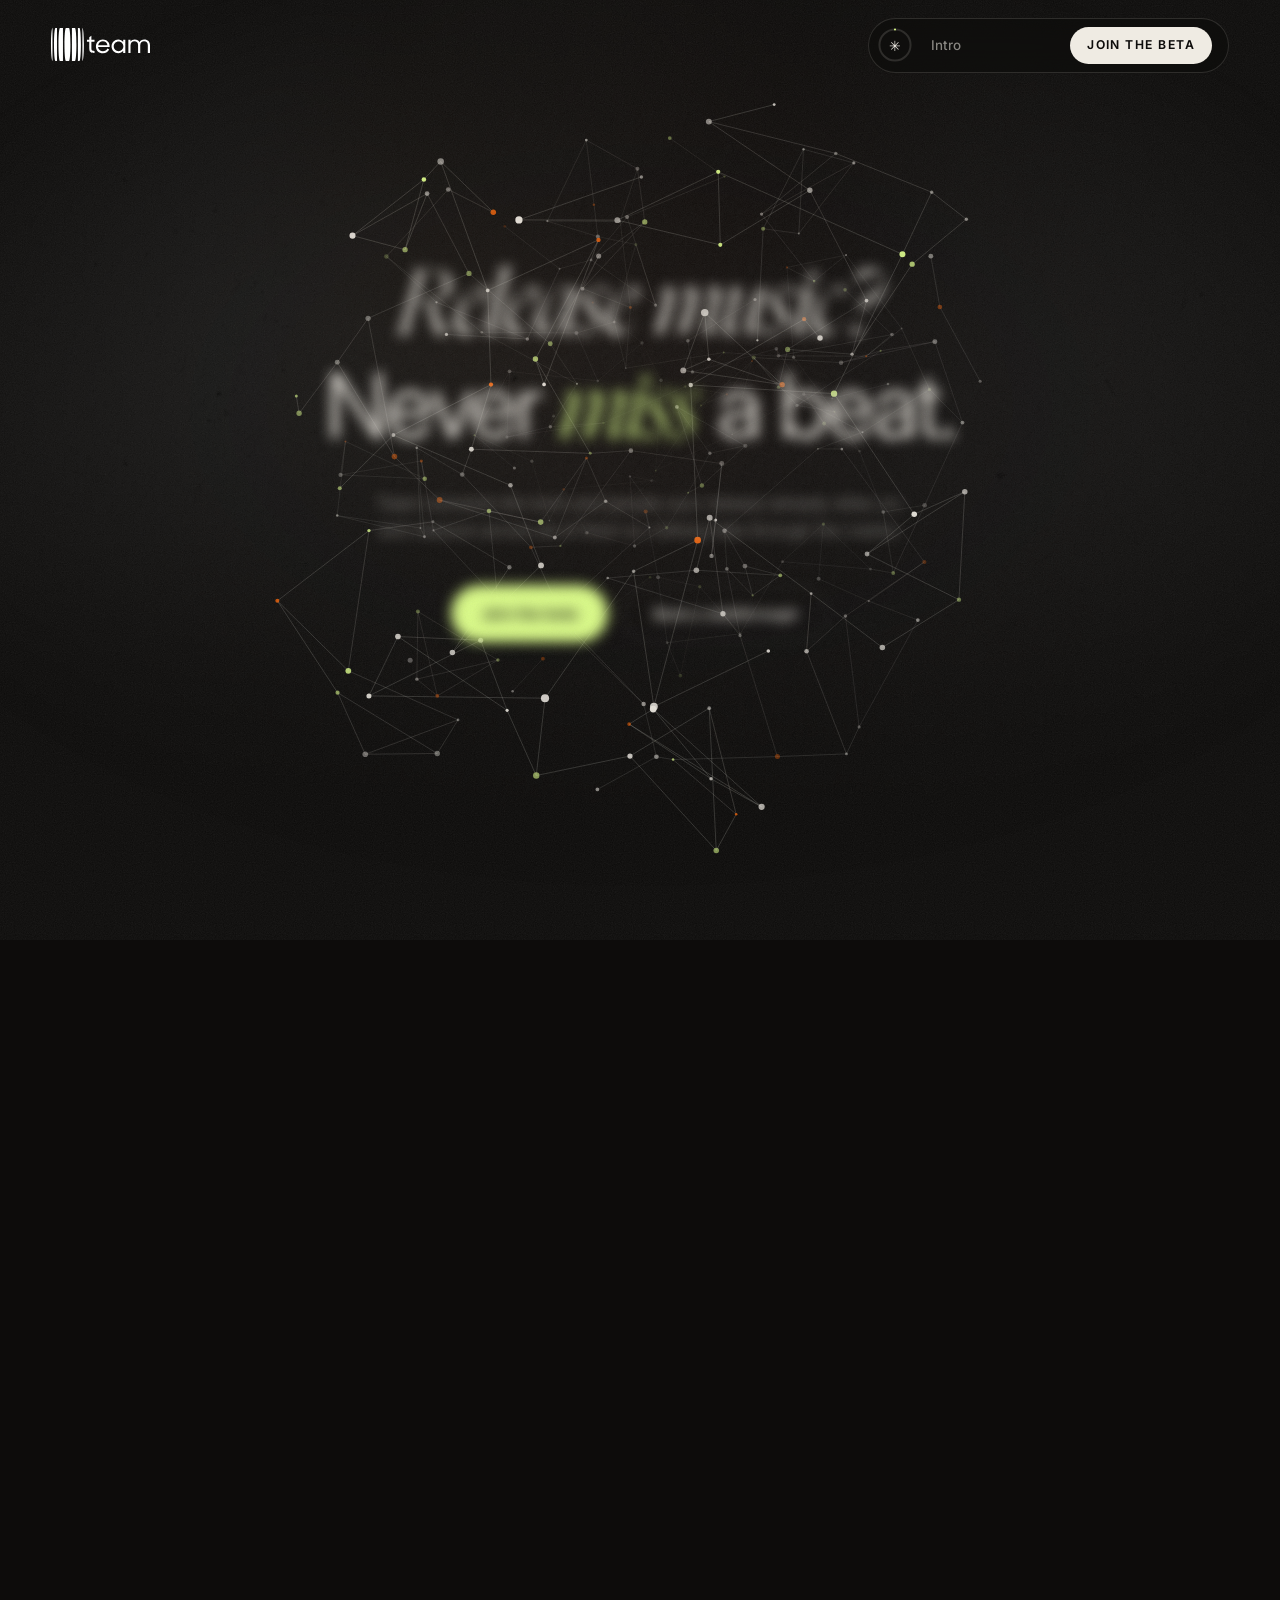
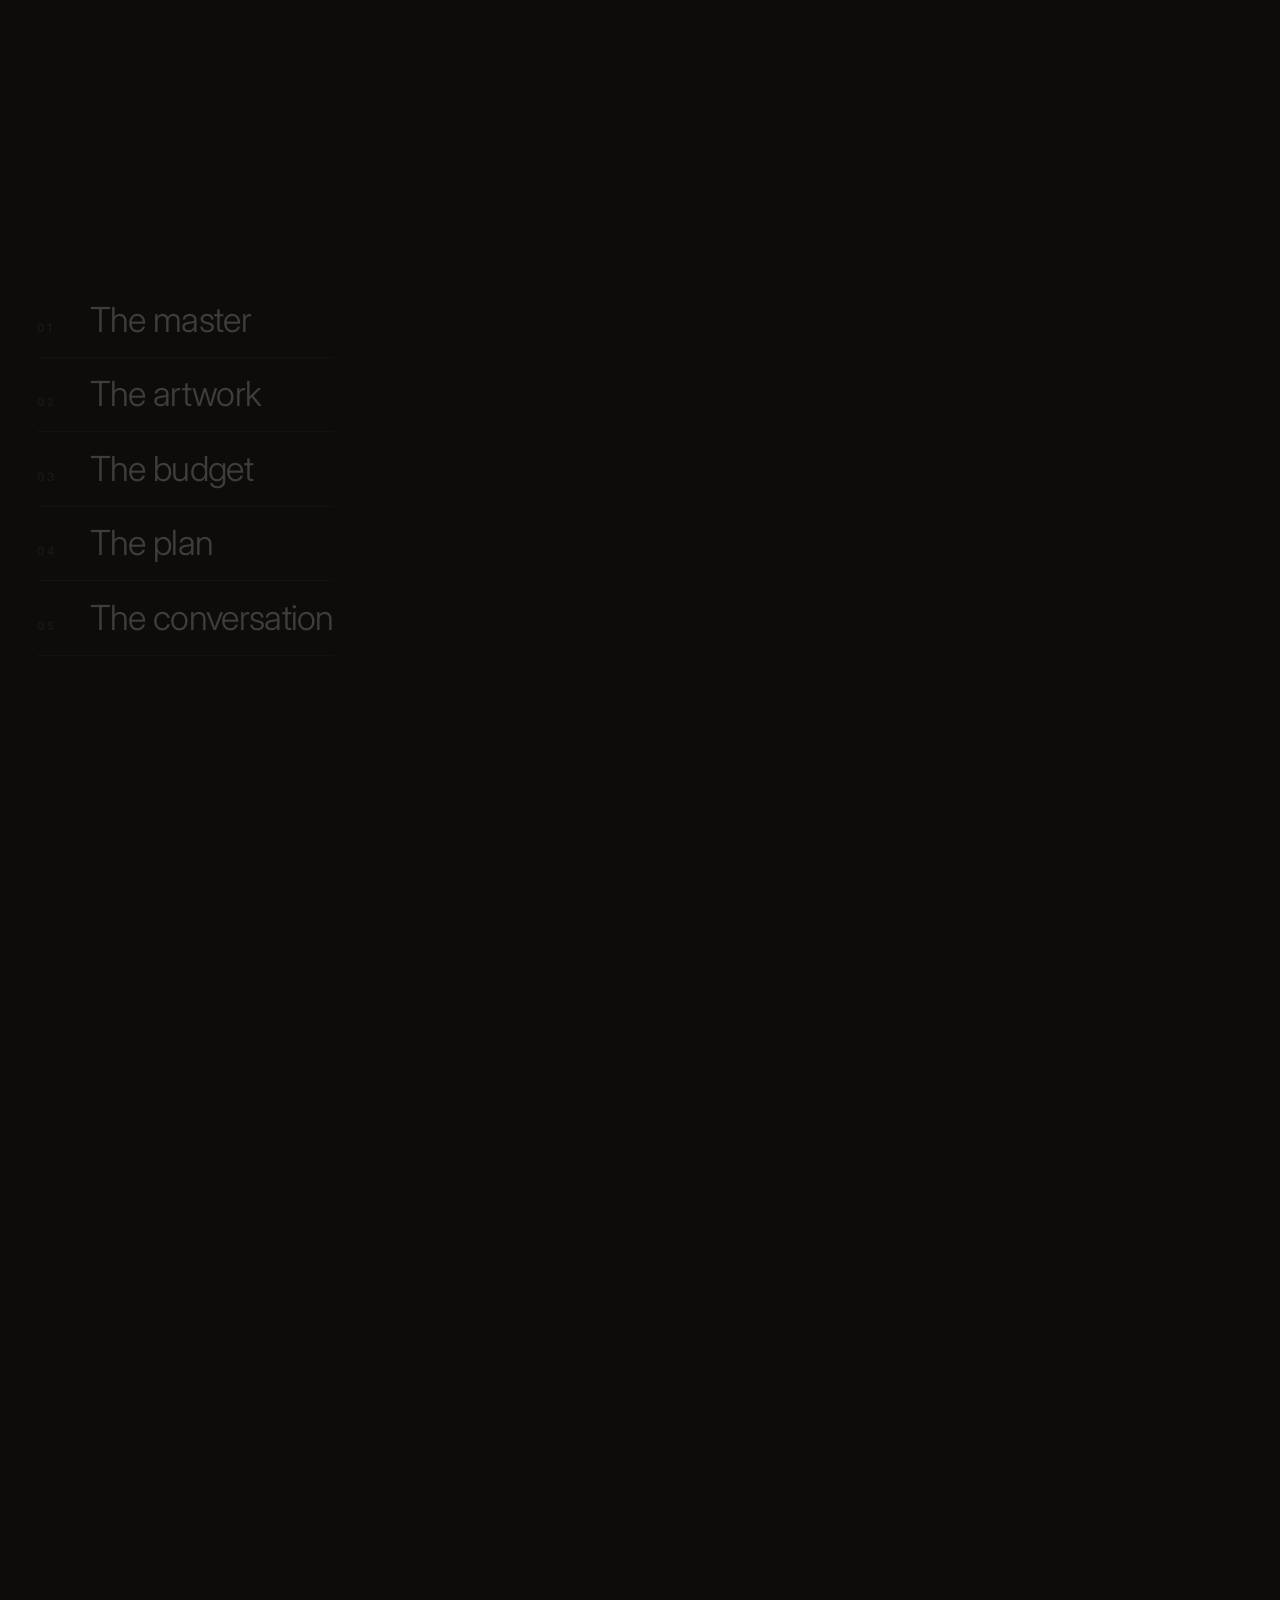
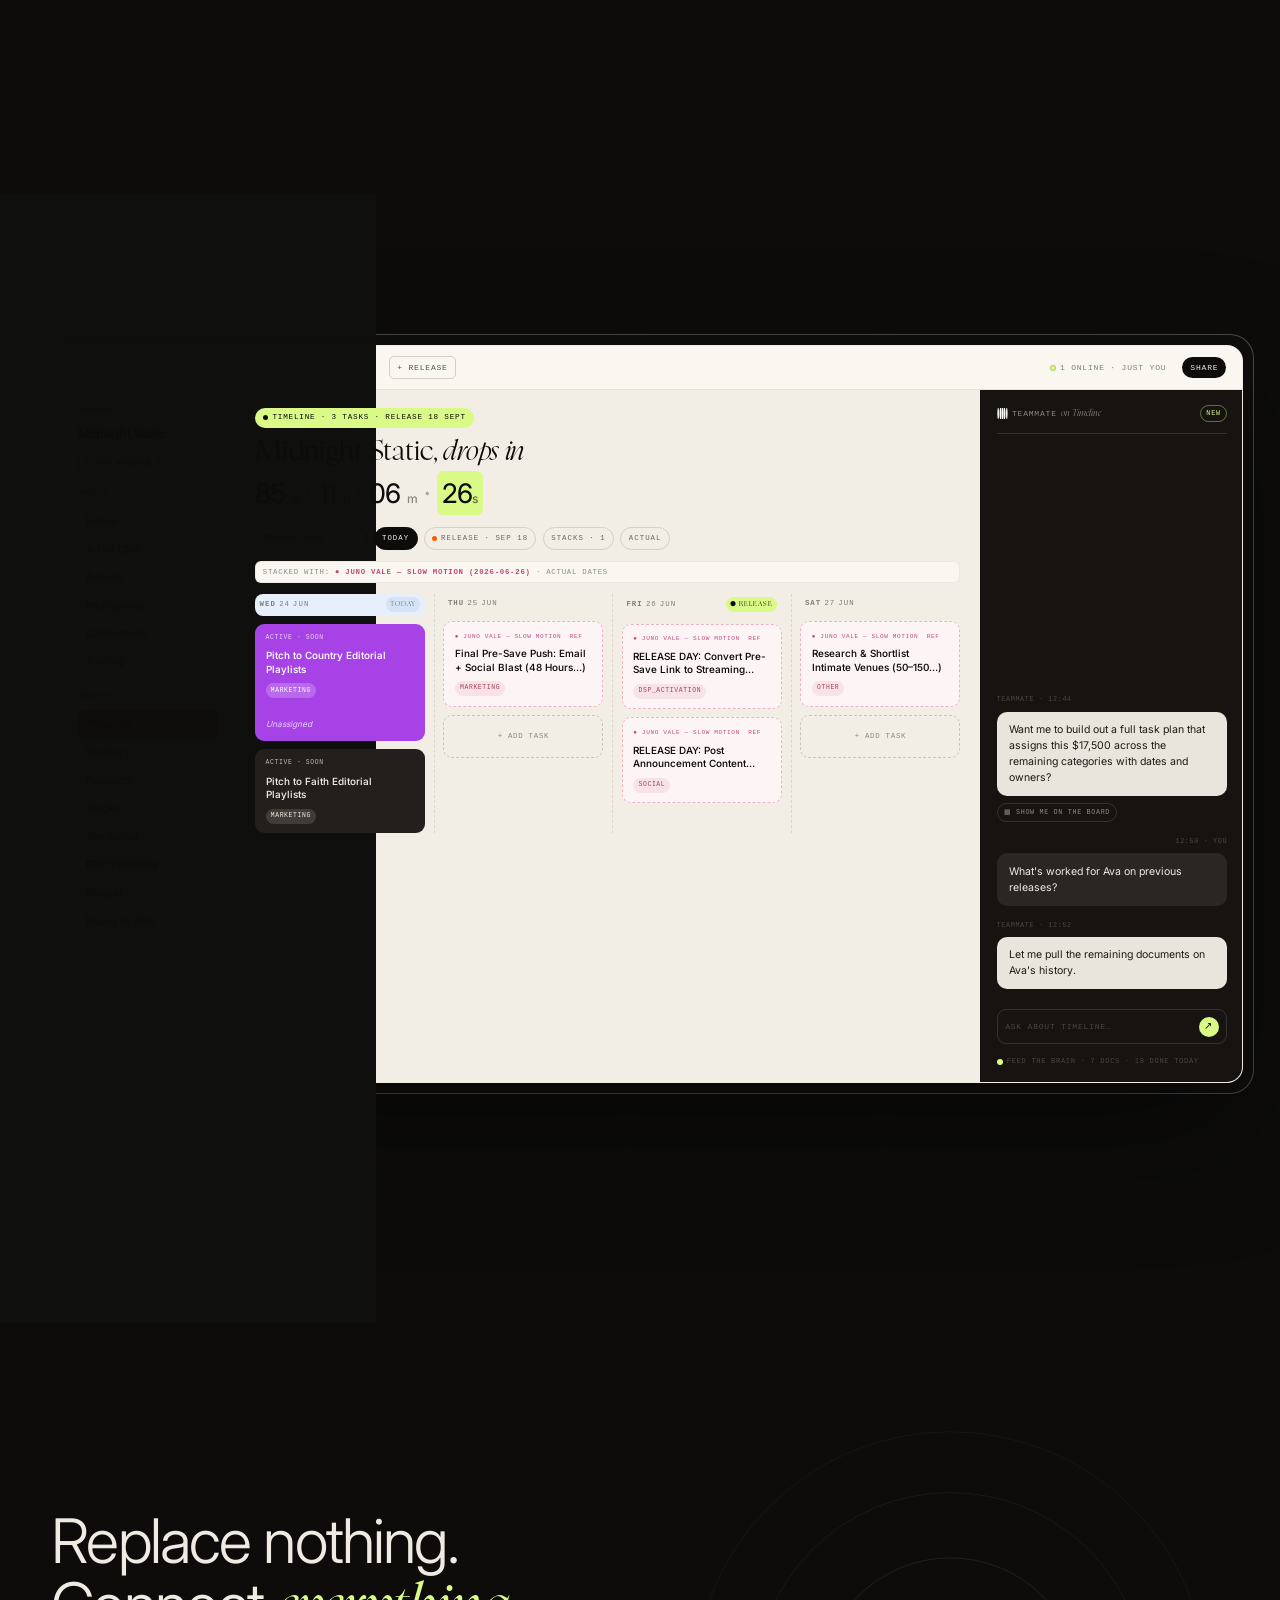
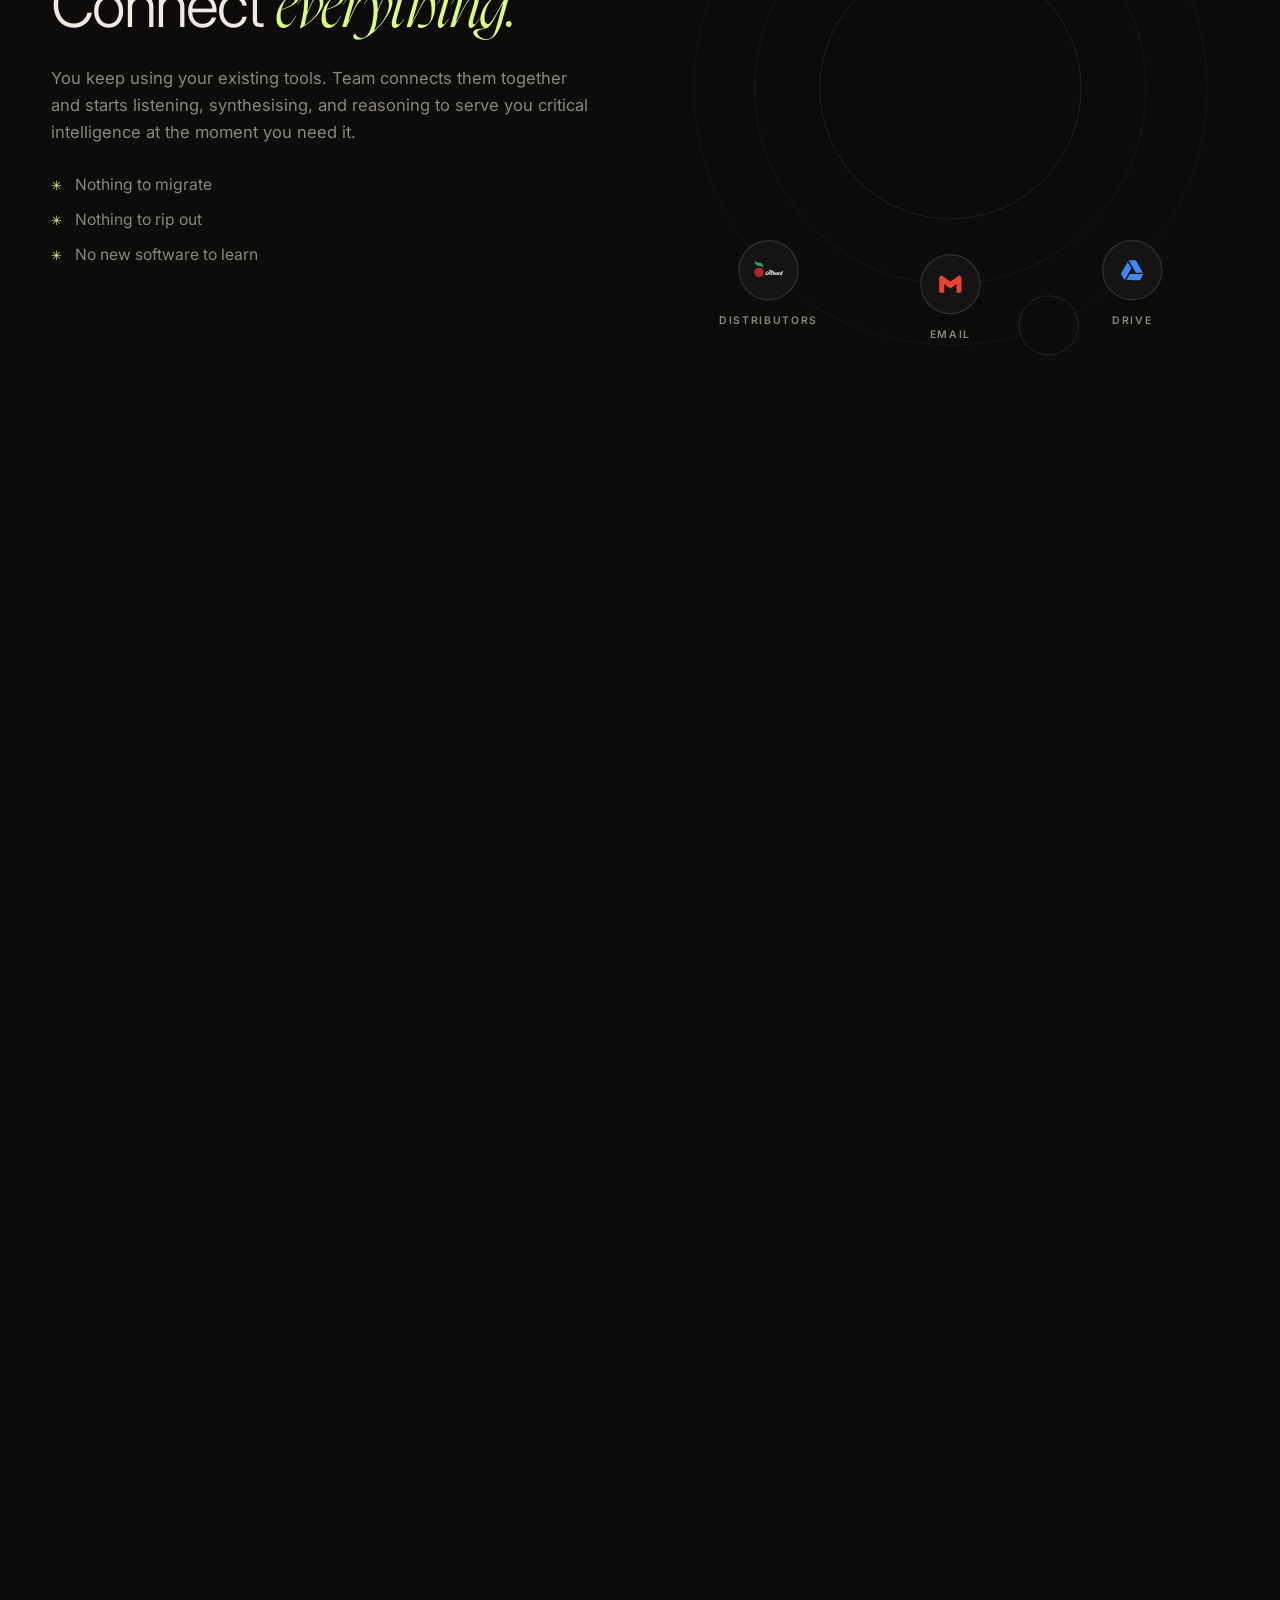
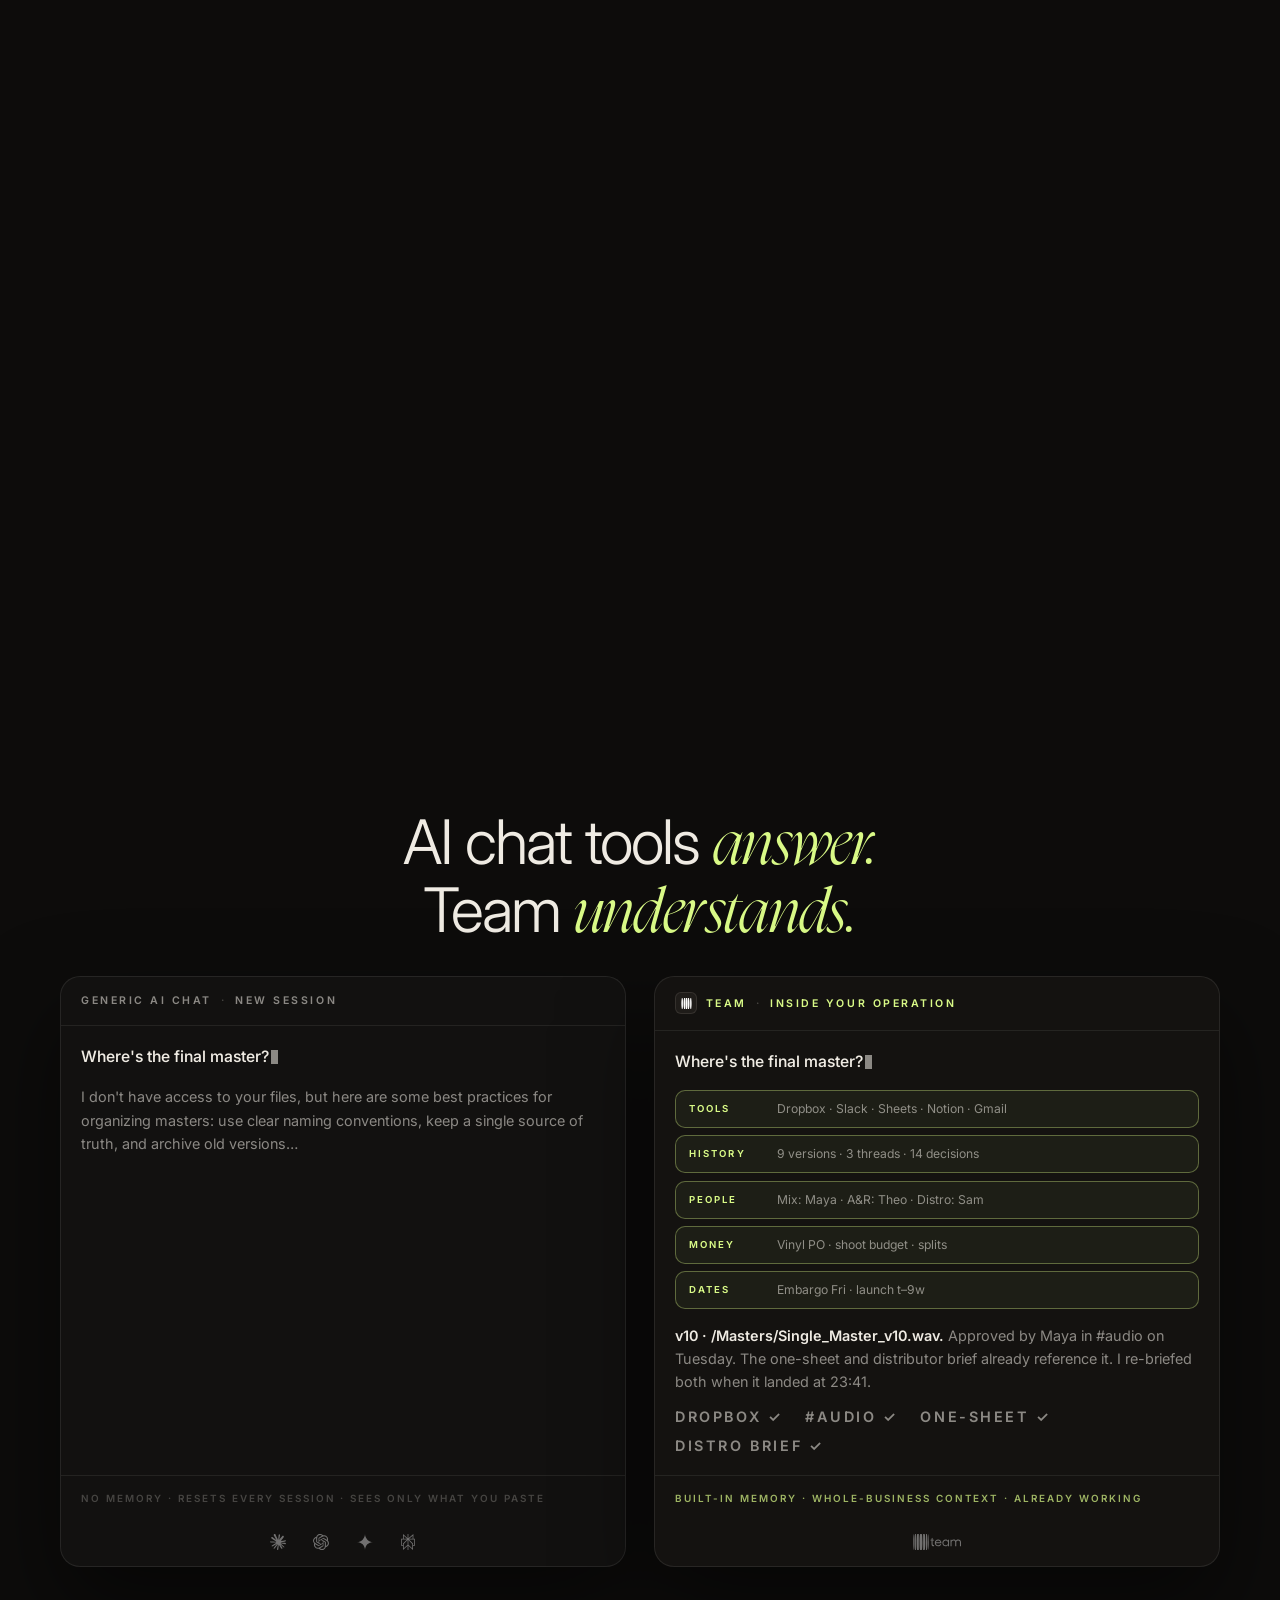
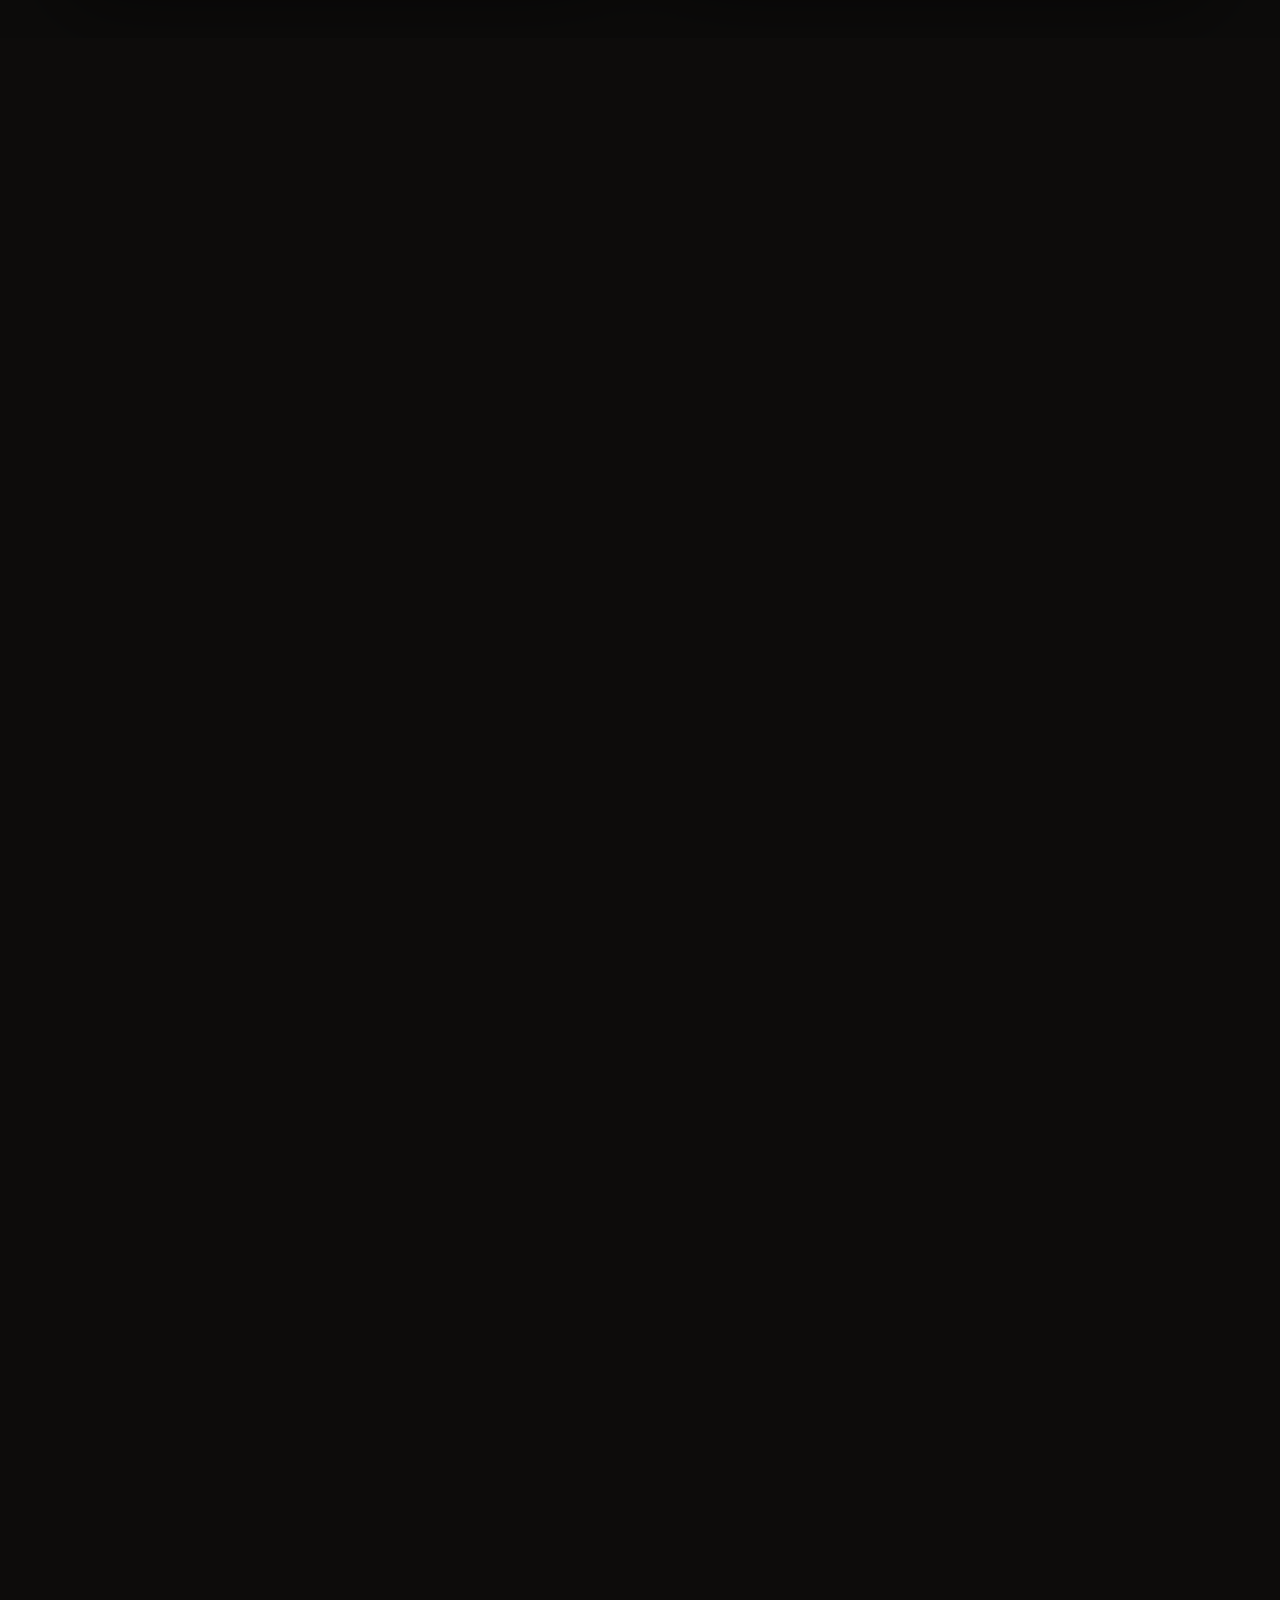
==== commit c81e9db2: "v2: beta form wired to CRM (names + email, real POST, success/error states); orbit rework, BMI/Belie" ====
--- a/v2/index.html
+++ b/v2/index.html
@@ -24,7 +24,7 @@
 <link rel="apple-touch-icon" href="assets/logo/apple-touch-icon.png">
 <link rel="preload" href="assets/fonts/NyghtSerif-LightItalic.woff" as="font" type="font/woff" crossorigin>
 <link rel="preload" href="assets/fonts/Inter-Variable.ttf" as="font" type="font/ttf" crossorigin>
-<link rel="stylesheet" href="css/main.css?v=20260709f">
+<link rel="stylesheet" href="css/main.css?v=20260709g">
 <!-- HIDDEN for now (per Simon, 2026-07-08): styles for the parked lorbit/notifications hero
 <link rel="stylesheet" href="css/nh-hero.css"> -->
 
@@ -520,10 +520,18 @@
   <div class="finale__inner">
     <h2 class="finale__title" data-reveal>Try it on your<br><em>next release.</em></h2>
     <p class="finale__sub" data-reveal data-delay="150">The Team beta program is now open. Sign up today.</p>
-    <form class="finale__form" data-reveal data-delay="260" onsubmit="event.preventDefault(); this.classList.add('sent')">
-      <input type="email" required placeholder="you@yourlabel.com" aria-label="Email address">
-      <button type="submit" data-hover>Sign me up</button>
+    <form class="finale__form" id="betaForm" data-reveal data-delay="260">
+      <div class="finale__names">
+        <input type="text" name="first_name" required placeholder="First name" aria-label="First name" autocomplete="given-name">
+        <input type="text" name="last_name" required placeholder="Last name" aria-label="Last name" autocomplete="family-name">
+      </div>
+      <div class="finale__row">
+        <input type="email" name="email" required placeholder="you@yourlabel.com" aria-label="Email address" autocomplete="email">
+        <button type="submit" data-hover>Sign me up</button>
+      </div>
+      <input type="text" name="website" class="finale__hp" tabindex="-1" autocomplete="off" aria-hidden="true">
       <span class="finale__sent">✳ &nbsp;You're on the list — we'll be in touch.</span>
+      <span class="finale__err">Something went wrong — please try again, or email simon@teamrollouts.com.</span>
     </form>
     <a class="finale__demo" href="https://calendly.com/teamrollouts-demo/30min" target="_blank" rel="noopener" data-hover>Book a walkthrough →</a>
   </div>
@@ -535,7 +543,7 @@
 </section>
 
 </main>
-<script src="js/main.js?v=20260709f"></script>
+<script src="js/main.js?v=20260709g"></script>
 <!-- HIDDEN for now (per Simon, 2026-07-08): scripts for the parked lorbit/notifications hero
 <script src="js/nh-hero.js"></script>
 <script src="js/orbit-logos.js"></script> -->
--- a/v2/css/main.css
+++ b/v2/css/main.css
@@ -943,3 +943,14 @@
 
 /* scatter: dark wordmark logos render white on the glass tiles */
 .tile>img.winv{filter:brightness(0) invert(1);opacity:.92}
+
+/* ═══ beta form → CRM (2026-07-09): names row above the email row ═══ */
+.finale__form{flex-direction:column}
+.finale__names,.finale__row{display:flex;gap:.7rem}
+.finale__names input,.finale__row input{flex:1;min-width:0}
+.finale__sent{border-radius:18px}
+.finale__hp{position:absolute !important;left:-9999px;width:1px;height:1px;opacity:0;pointer-events:none}
+.finale__err{display:none;font-size:.85rem;color:var(--signal);text-align:center}
+.finale__form.failed .finale__err{display:block}
+.finale__form.busy button{opacity:.6;pointer-events:none}
+@media(max-width:560px){.finale__names{flex-direction:column}}
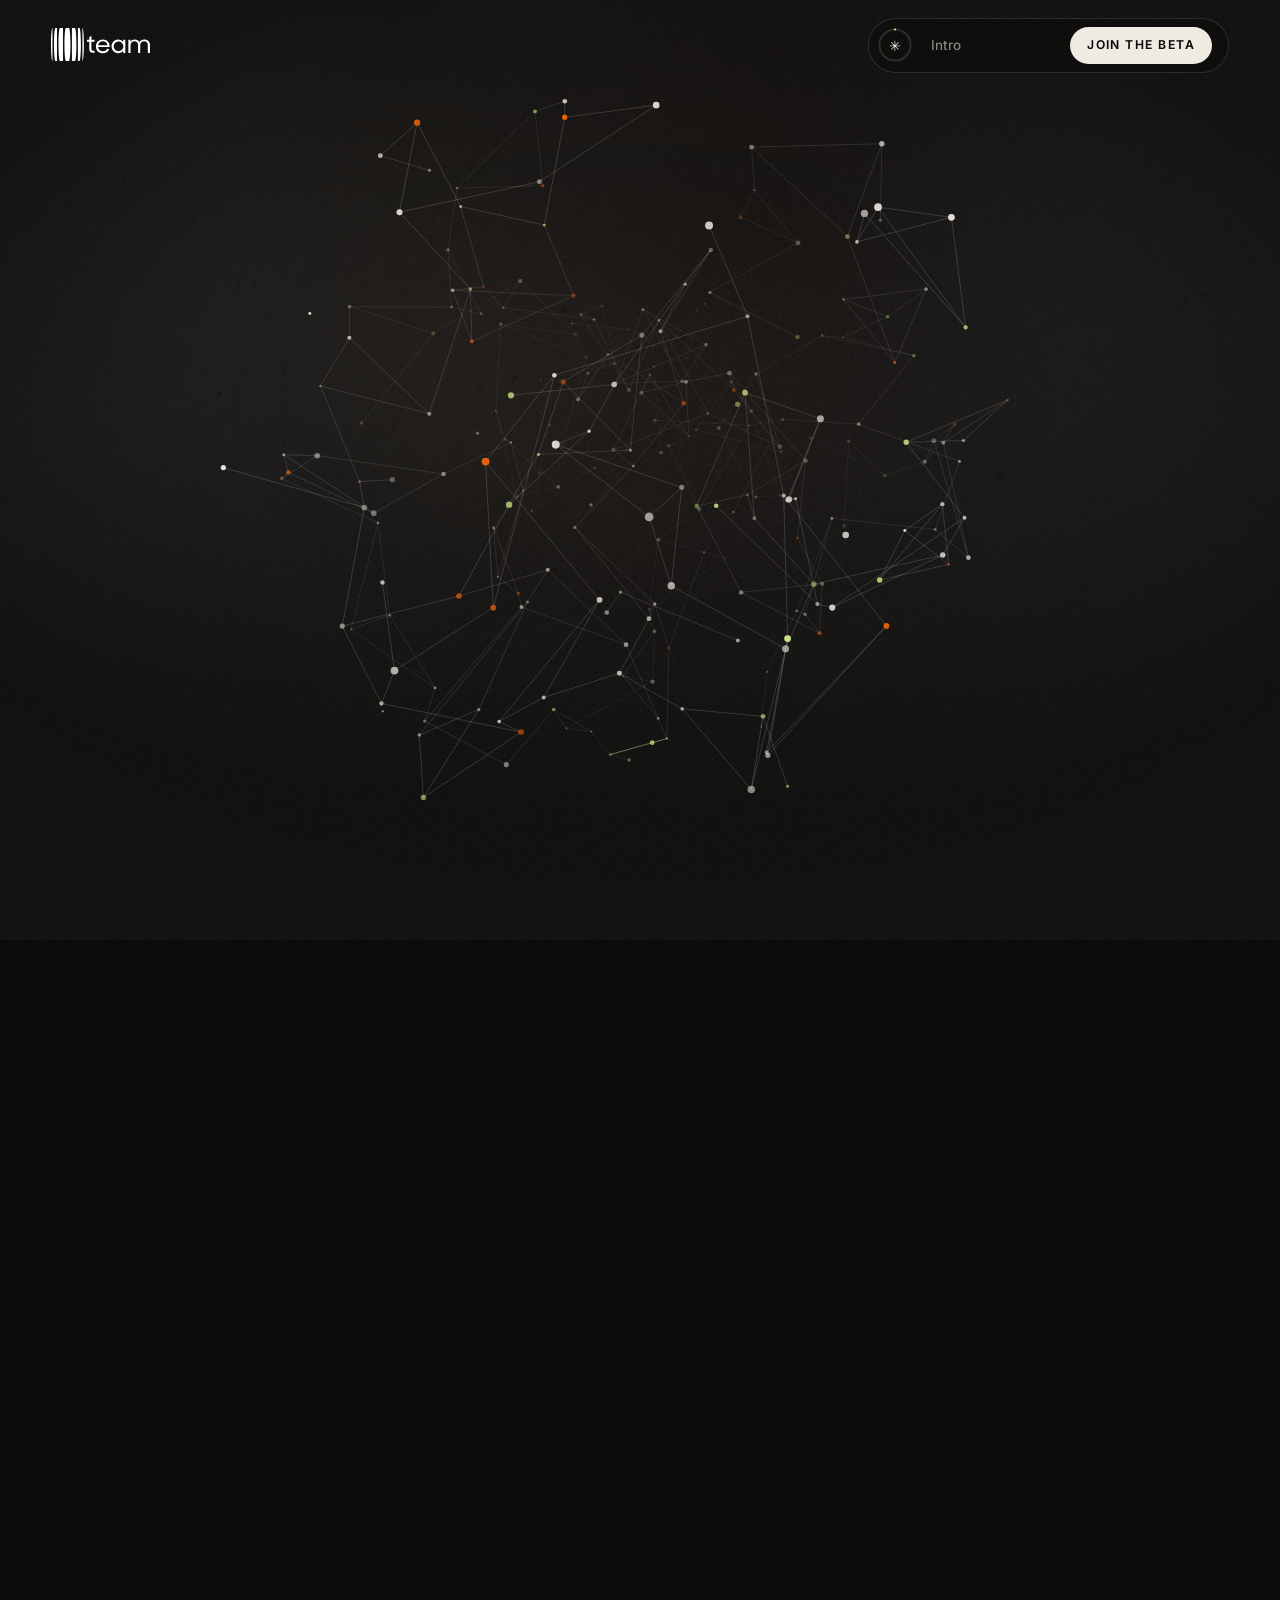
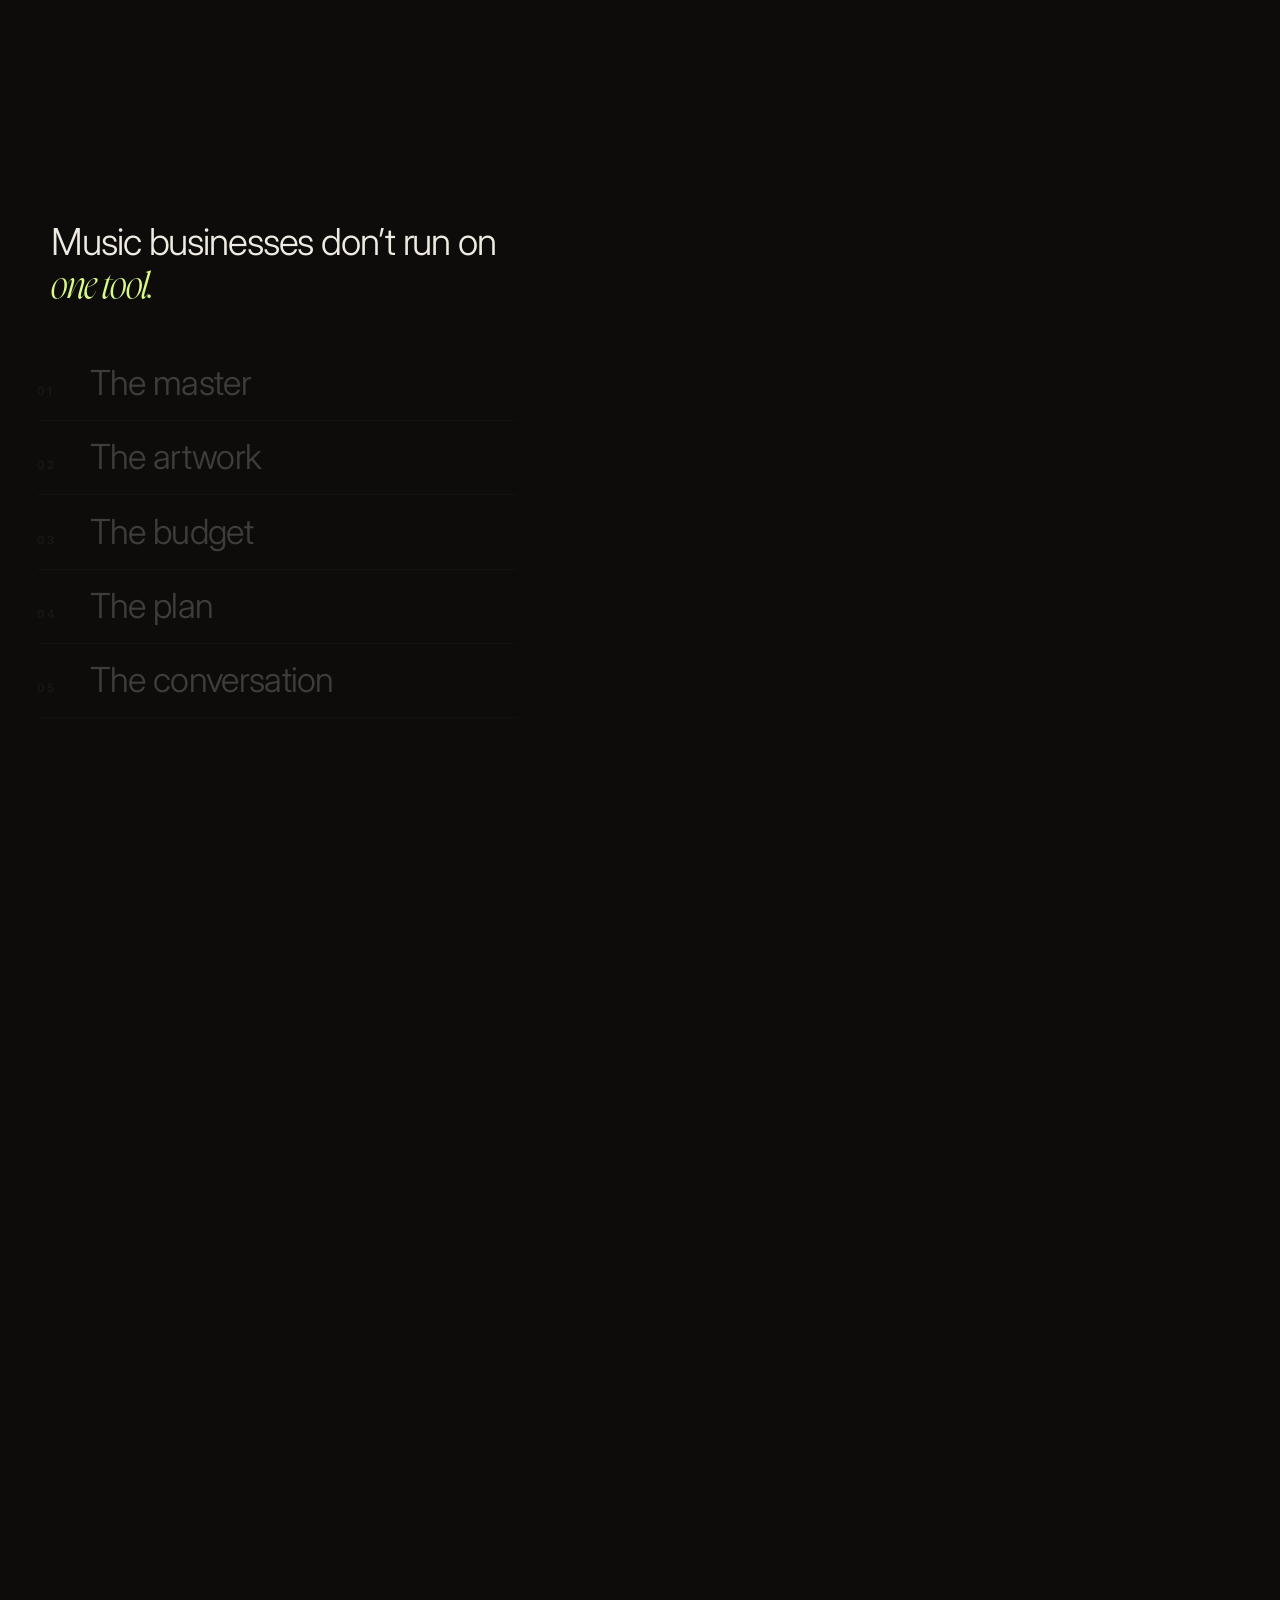
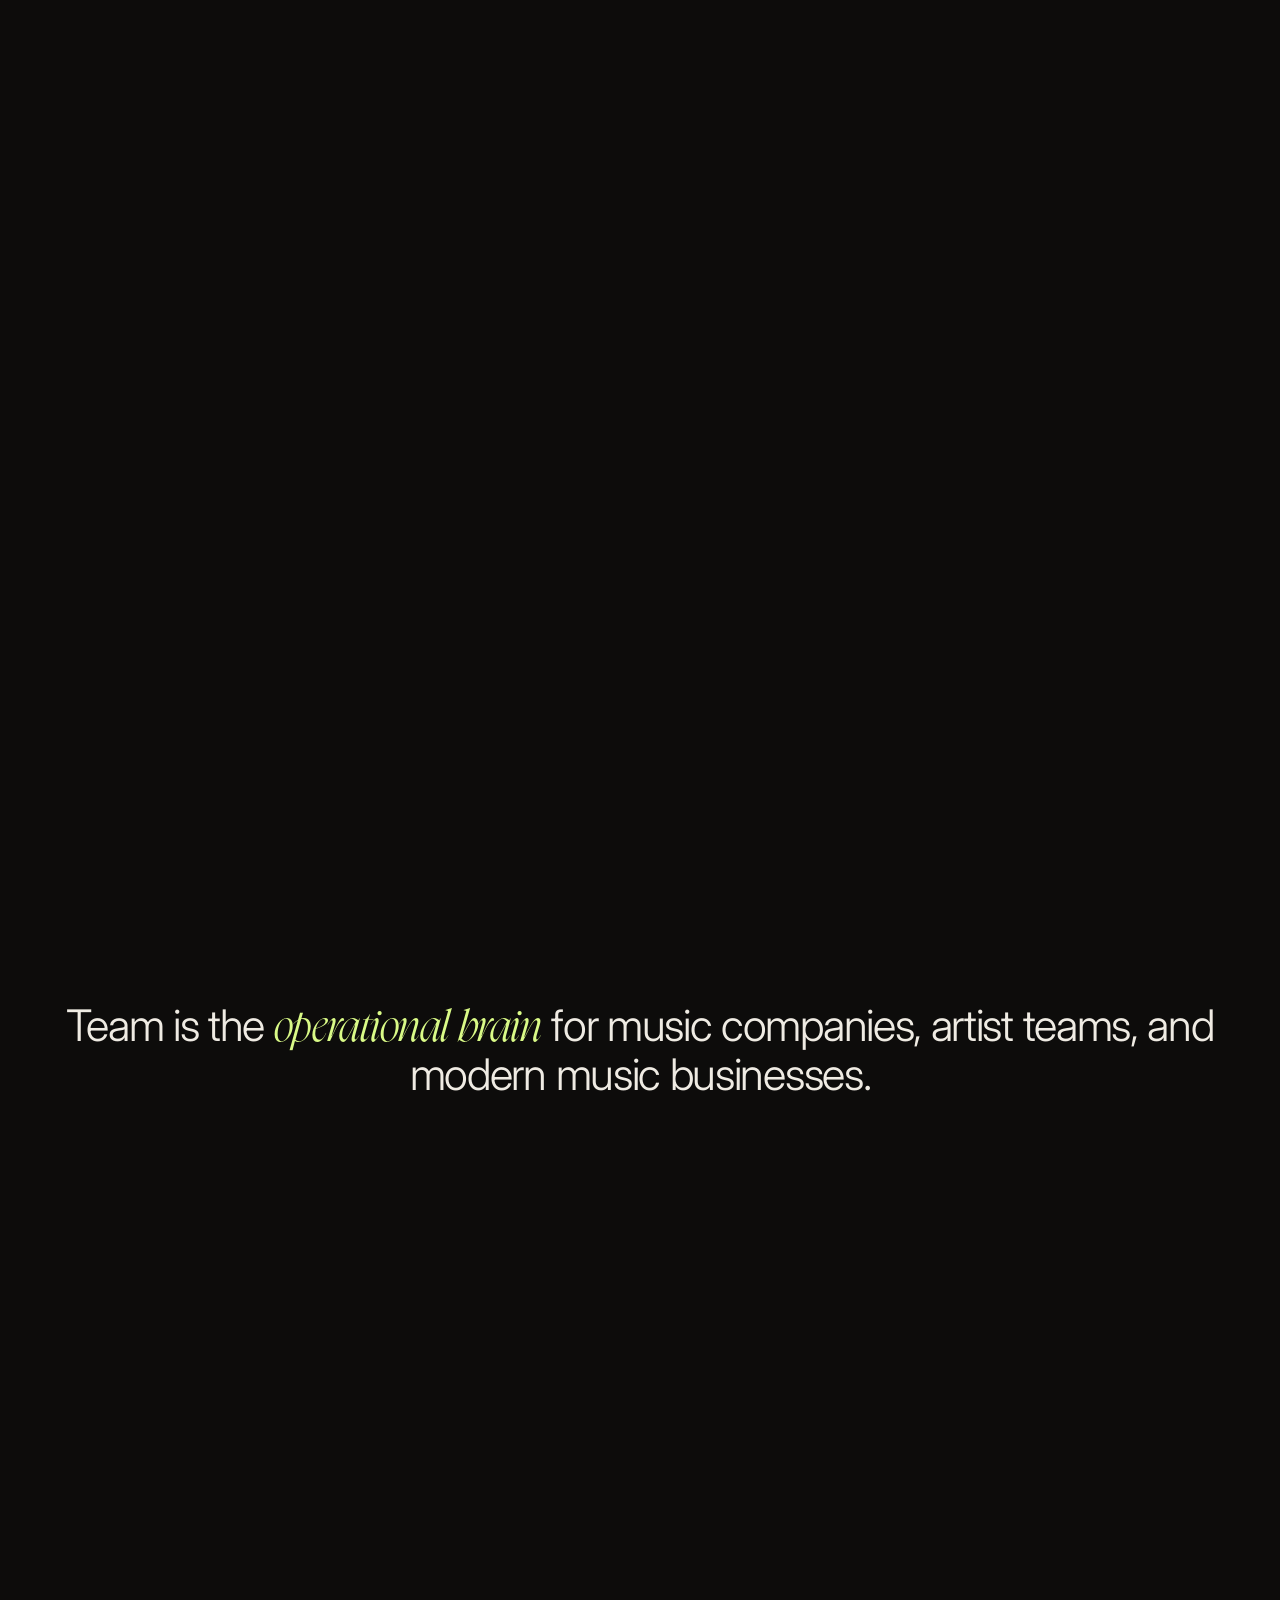
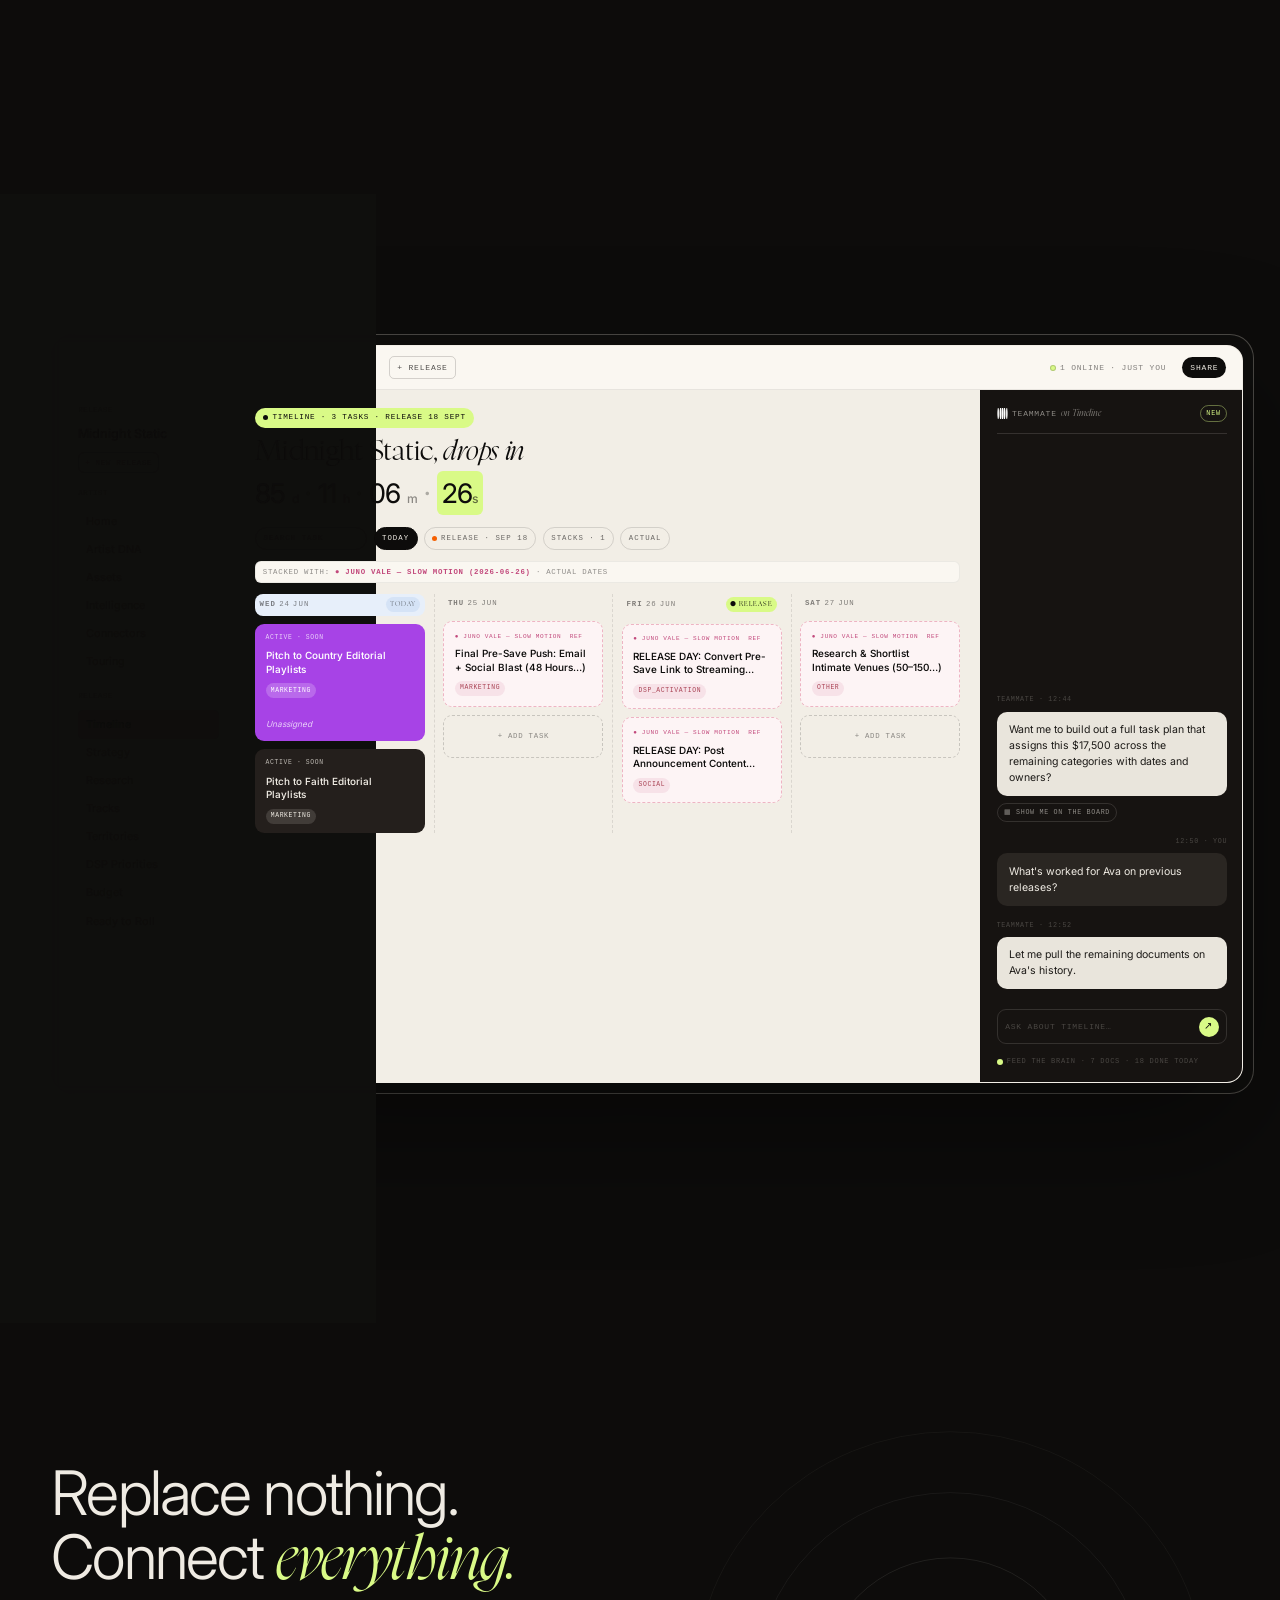
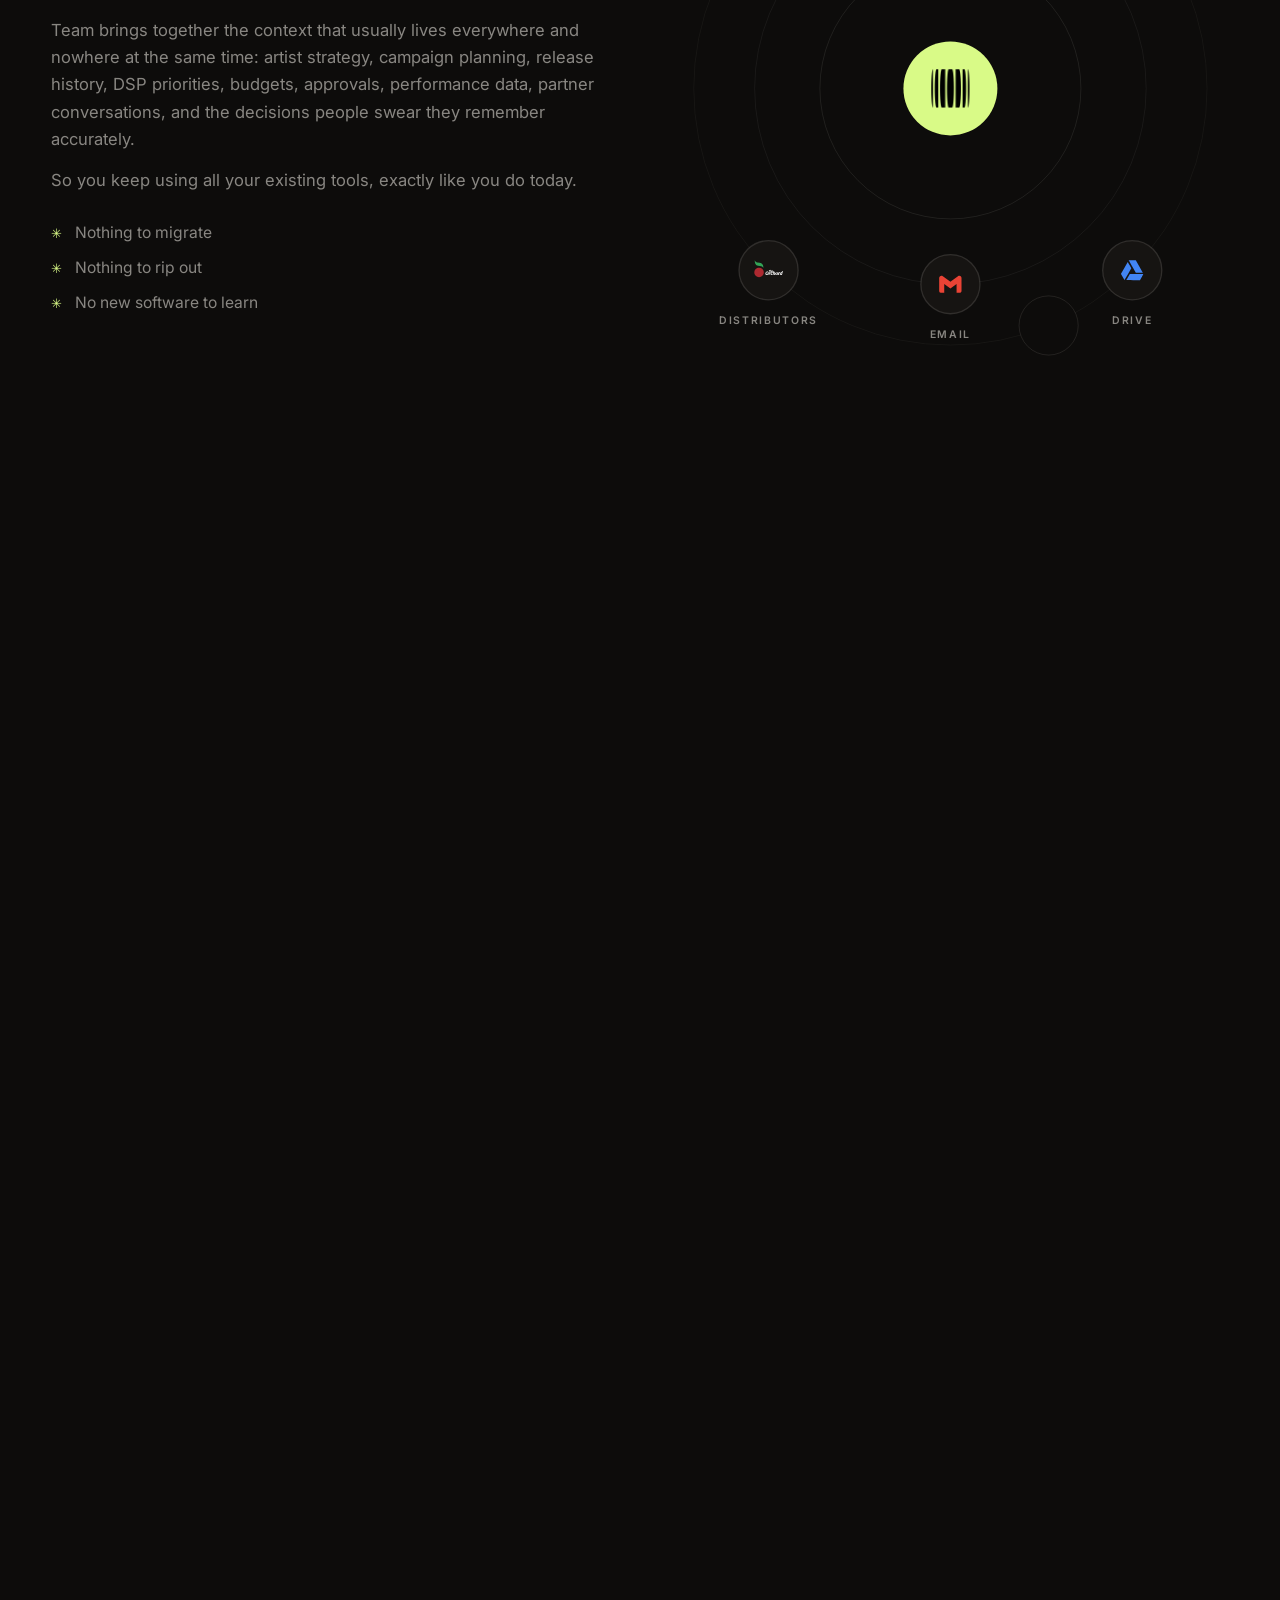
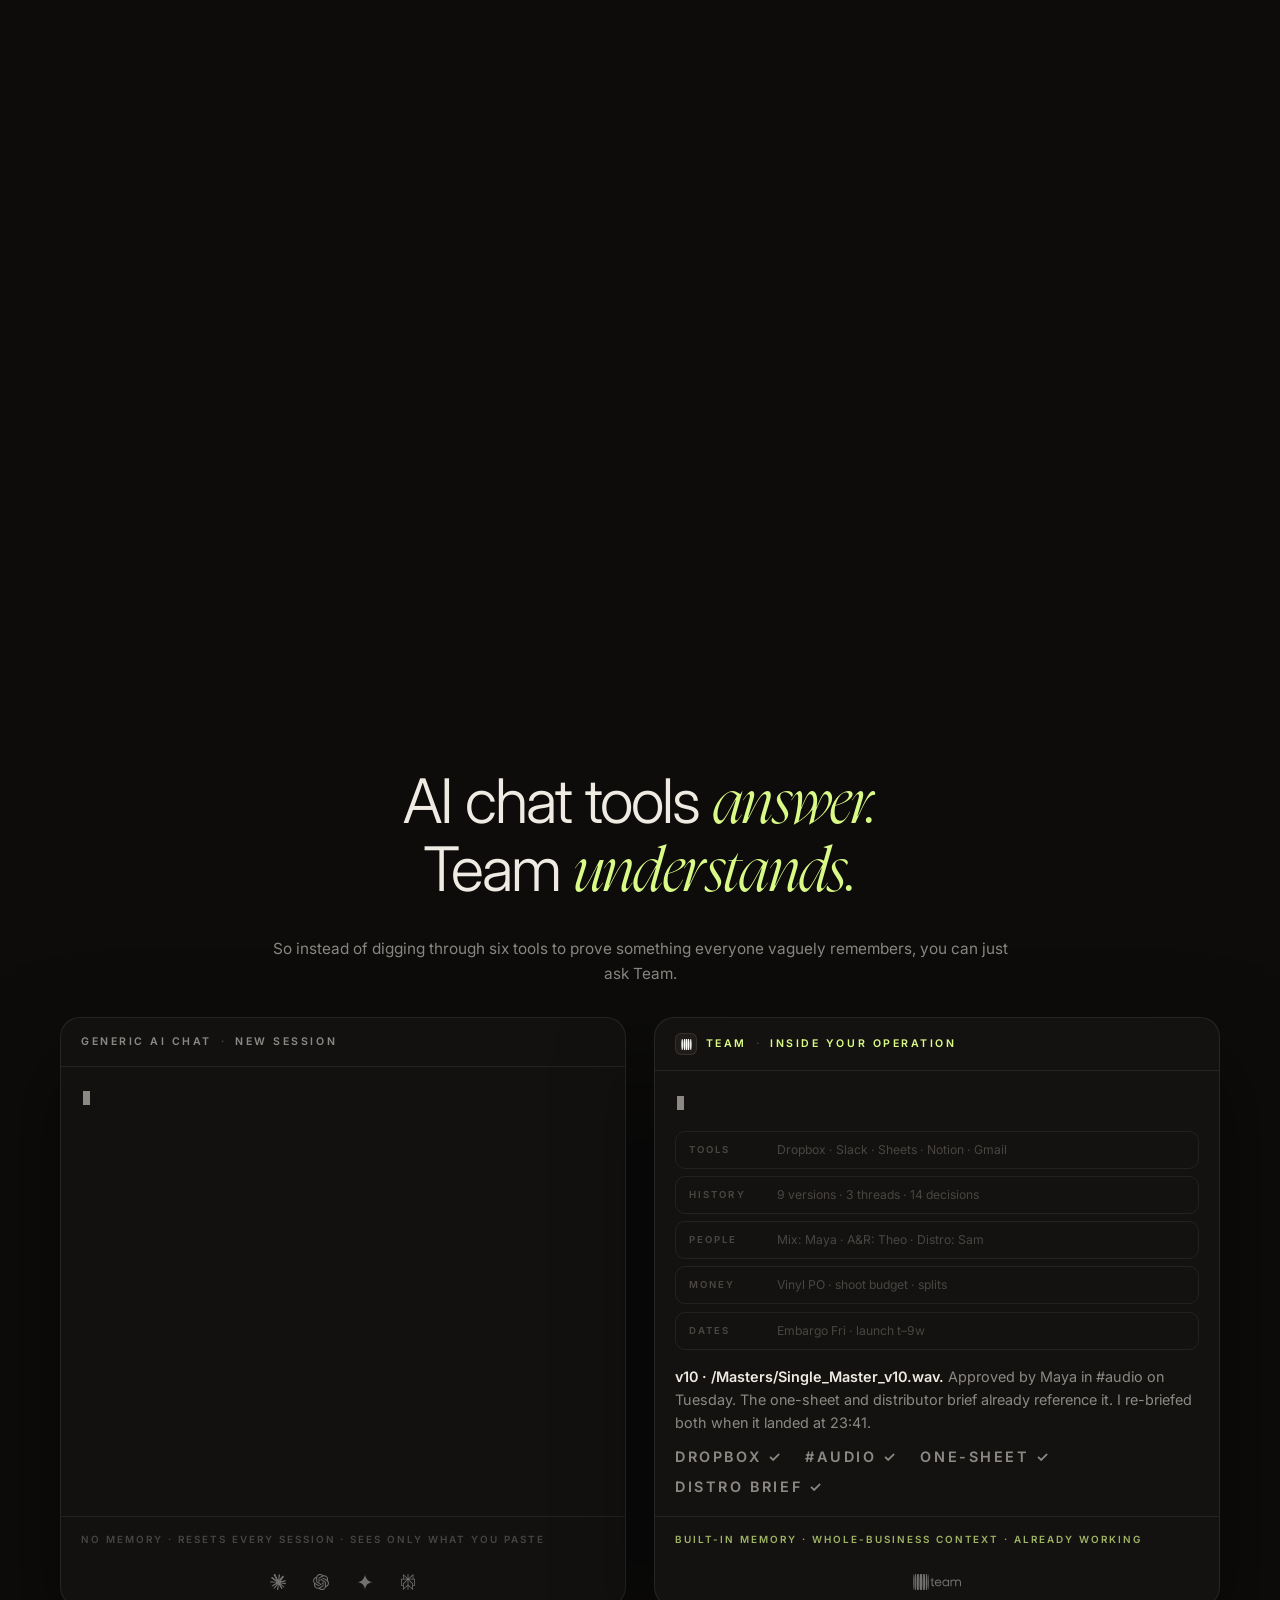
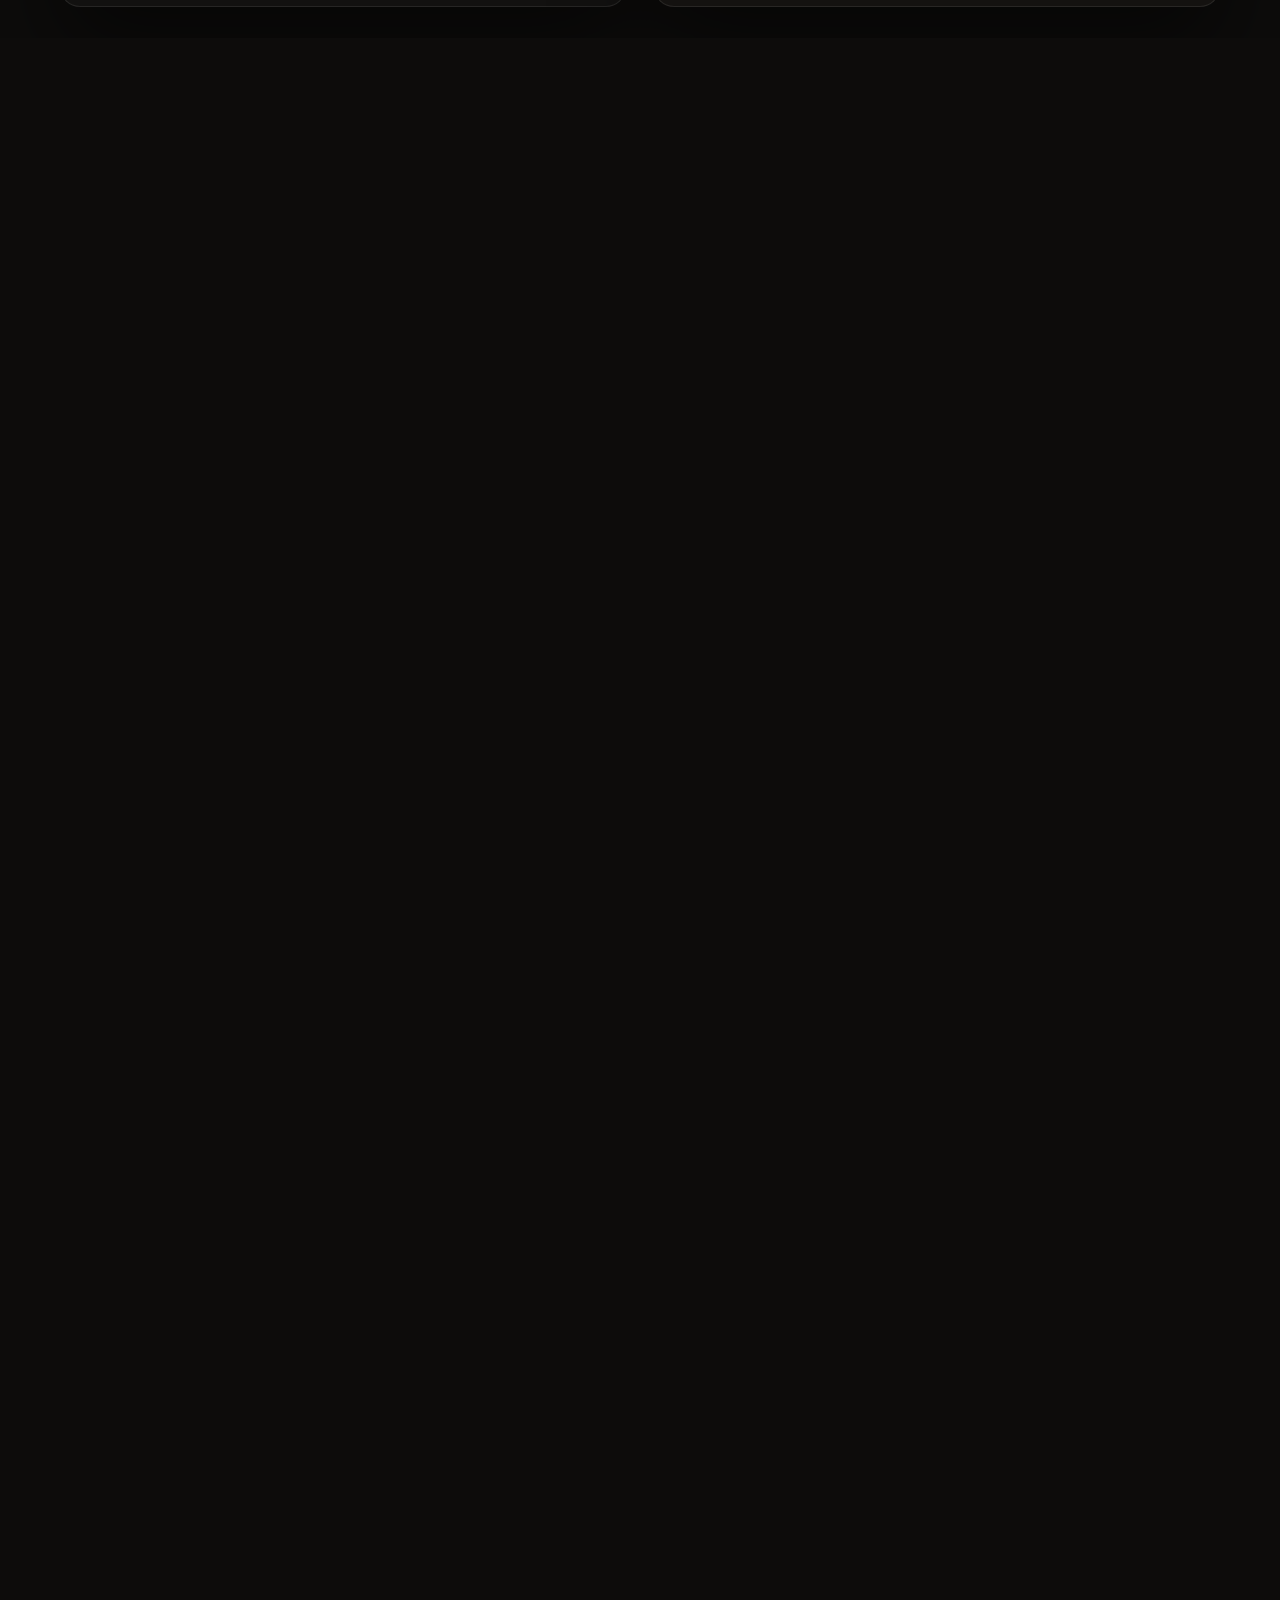
==== commit 555d4fb4: "v2: brain positioning + Kedar copy pass (hero, scatter beats, turn, ledes, who header, meta), grey g" ====
--- a/v2/index.html
+++ b/v2/index.html
@@ -3,28 +3,28 @@
 <head>
 <meta charset="UTF-8">
 <meta name="viewport" content="width=device-width, initial-scale=1.0, viewport-fit=cover">
-<title>Team — Operational Intelligence for Music Releases</title>
-<meta name="description" content="Team is the operational intelligence layer for music releases — it connects the tools and people your release already relies on, reasons across all of them, and does the work.">
+<title>Team — A Brain for Music Operations</title>
+<meta name="description" content="Team is the operational brain for music companies, artist teams, and modern music businesses. It connects the systems your operation already runs on and turns them into one living intelligence layer.">
 <link rel="canonical" href="https://teamrollouts.com/">
 <meta name="robots" content="noindex,nofollow">
 <meta name="theme-color" content="#0d0c0b">
 <meta property="og:type" content="website">
 <meta property="og:site_name" content="Team">
-<meta property="og:title" content="Team — Operational Intelligence for Music Releases">
-<meta property="og:description" content="Team connects the tools and people your release already relies on, and reasons across all of them so nothing falls through the cracks.">
+<meta property="og:title" content="Team — A Brain for Music Operations">
+<meta property="og:description" content="The operational brain for music businesses. Team connects the systems your operation already runs on, remembers the history, and helps you see what matters next.">
 <meta property="og:url" content="https://teamrollouts.com/">
 <meta property="og:image" content="https://teamrollouts.com/assets/og.png">
 <meta property="og:image:width" content="1200">
 <meta property="og:image:height" content="630">
 <meta name="twitter:card" content="summary_large_image">
-<meta name="twitter:title" content="Team — Operational Intelligence for Music Releases">
-<meta name="twitter:description" content="Team connects the tools and people your release already relies on, and reasons across all of them so nothing falls through the cracks.">
+<meta name="twitter:title" content="Team — A Brain for Music Operations">
+<meta name="twitter:description" content="The operational brain for music businesses. Team connects the systems your operation already runs on, remembers the history, and helps you see what matters next.">
 <meta name="twitter:image" content="https://teamrollouts.com/assets/og.png">
 <link rel="icon" type="image/png" sizes="64x64" href="assets/logo/favicon.png">
 <link rel="apple-touch-icon" href="assets/logo/apple-touch-icon.png">
 <link rel="preload" href="assets/fonts/NyghtSerif-LightItalic.woff" as="font" type="font/woff" crossorigin>
 <link rel="preload" href="assets/fonts/Inter-Variable.ttf" as="font" type="font/ttf" crossorigin>
-<link rel="stylesheet" href="css/main.css?v=20260709g">
+<link rel="stylesheet" href="css/main.css?v=20260709q">
 <!-- HIDDEN for now (per Simon, 2026-07-08): styles for the parked lorbit/notifications hero
 <link rel="stylesheet" href="css/nh-hero.css"> -->
 
@@ -110,9 +110,9 @@
     <div class="nh-notif" data-depth="0.012" data-layer="far" data-float-y="2" data-float-x="3" data-float-dur="8.0" style="bottom:5%;right:30%;filter:blur(2px);"><div class="nh-notif__icon"></div><div class="nh-notif__body"><div class="nh-notif__row"><span class="nh-notif__title"></span><span class="nh-notif__time"></span></div><div class="nh-notif__msg"></div></div></div>
   </div>
   <div class="nh-hero__content">
-    <p class="hero__ask"><em>Release music?</em></p>
-    <h1 class="hero__title">Never <em>miss</em> a beat.</h1>
-    <p class="hero__sub">Team connects the tools and people your release already relies on,<br class="bp-md"> and reasons across all of them so nothing falls through the cracks.</p>
+    <p class="hero__ask"><em>Meet Team.</em></p>
+    <h1 class="hero__title">A <em>brain</em> for music operations.</h1>
+    <p class="hero__sub">Team connects the systems your music operation already runs on,<br class="bp-md"> turning every tool, file, message, plan, and data point into one living intelligence layer.</p>
     <div class="hero__ctas">
       <a class="btn btn--solid" href="#act-access" data-hover>Join the beta</a>
       <a class="btn btn--ghost" href="https://calendly.com/teamrollouts-demo/30min" target="_blank" rel="noopener" data-hover>Book a walkthrough</a>
@@ -130,9 +130,9 @@
   <div class="hero__stick">
   <div class="hero__bg"><img src="assets/img/bg-01.jpg" alt="" aria-hidden="true"></div>
   <div class="hero__center">
-    <p class="hero__ask" data-reveal><em>Release music?</em></p>
-    <h1 class="hero__title" data-reveal data-delay="70">Never <em>miss</em> a beat.</h1>
-    <p class="hero__sub" data-reveal data-delay="140">Team connects the tools and people your release already relies on,<br class="bp-md"> and reasons across all of them so nothing falls through the cracks.</p>
+    <p class="hero__ask" data-reveal><em>Meet Team.</em></p>
+    <h1 class="hero__title" data-reveal data-delay="70">A <em>brain</em> for music operations.</h1>
+    <p class="hero__sub" data-reveal data-delay="140">Team connects the systems your music operation already runs on,<br class="bp-md"> turning every tool, file, message, plan, and data point into one living intelligence layer.</p>
     <div class="hero__ctas" data-reveal data-delay="210">
       <a class="btn btn--solid" href="#act-access" data-hover>Join the beta</a>
       <a class="btn btn--ghost" href="https://calendly.com/teamrollouts-demo/30min" target="_blank" rel="noopener" data-hover>Book a walkthrough</a>
@@ -157,6 +157,7 @@
   <div class="pin__stage">
 
     <div class="track">
+      <p class="track__lead">Music businesses don’t run on <em>one tool.</em></p>
       <ol class="track__list">
         <li class="trow" data-trow data-group="master"><b>01</b><span>The master</span></li>
         <li class="trow" data-trow data-group="artwork"><b>02</b><span>The artwork</span></li>
@@ -166,6 +167,7 @@
       </ol>
     </div>
 
+    <p class="truth truth--memory" data-memory><span>And, somehow, one person who remembers everything…<br class="bp-md"> <em>until they’re on vacation.</em></span></p>
     <p class="truth" data-truth><span>The truth lives<br><em>everywhere</em> and <em>nowhere</em>.</span></p>
 
     <!-- notification tiles · real apps · grouped to the tracklist -->
@@ -174,7 +176,7 @@
     <div class="tile" data-group="master"  style="--x:80%; --y:34%; --d:0.95; --r:4deg;  --b:1px"  data-tile><img src="assets/logos/googledrive.svg" alt=""><div><b>Drive</b><span>Mix_final_MASTERED (1).wav</span><i>A duplicate of the Dropbox file</i></div><u>1</u></div>
     <div class="tile" data-group="master"  style="--x:48%; --y:68%; --d:1.3;  --r:-4deg; --b:2px"  data-tile><img src="assets/logos/slack.svg" alt=""><div><b>Slack</b><span>“is the v10 bounce in yet?”</span><i>#audio · no reply</i></div><u>3</u></div>
     <div class="tile" data-group="artwork" style="--x:64%; --y:26%; --d:0.9;  --r:4deg;  --b:0px"  data-tile><img src="assets/logos/googledrive.svg" alt=""><div><b>Drive</b><span>artwork_3000x3000_v7.png</span><i>Still unapproved</i></div><u>4</u></div>
-    <div class="tile" data-group="artwork" style="--x:52%; --y:62%; --d:1.2;  --r:-3deg; --b:1px"  data-tile><img src="assets/logos/slack.svg" alt=""><div><b>Slack</b><span>“is v7 the approved artwork?”</span><i>#design · unanswered</i></div><u>1</u></div>
+    <div class="tile" data-group="artwork" style="--x:52%; --y:62%; --d:1.2;  --r:-3deg; --b:1px"  data-tile><img src="assets/logos/slack.svg" alt=""><div><b>Slack</b><span>“Wait, is that the final artwork?”</span><i>#design · unanswered</i></div><u>1</u></div>
     <div class="tile" data-group="artwork" style="--x:78%; --y:46%; --d:0.7;  --r:2deg;  --b:2px"  data-tile><img src="assets/logos/trello.svg" alt=""><div><b>Trello</b><span>Artwork — Awaiting approval</span><i>Card untouched for 9 days</i></div><u>2</u></div>
     <div class="tile" data-group="artwork" style="--x:46%; --y:36%; --d:1.05; --r:-5deg; --b:0px"  data-tile><img src="assets/logos/gmail.svg" alt=""><div><b>Gmail</b><span>Re: cover art notes</span><i>Feedback was on v5, not v7</i></div><u>3</u></div>
     <div class="tile" data-group="budget"  style="--x:58%; --y:30%; --d:1.35; --r:-3deg; --b:0px"  data-tile><img src="assets/logos/googlesheets.svg" alt=""><div><b>Sheets</b><span>Budget — $2,500 → <em>$3,100</em></span><i>Edited 14:02 · nobody was told</i></div><u>2</u></div>
@@ -187,8 +189,8 @@
     <div class="tile" data-group="plan"    style="--x:50%; --y:66%; --d:0.75; --r:3deg;  --b:2px"  data-tile><img src="assets/logos/asana.svg" alt=""><div><b>Asana</b><span>Pitch playlists — due Fri</span><i>Unassigned</i></div><u>2</u></div>
     <div class="tile" data-group="plan"    style="--x:80%; --y:70%; --d:1.25; --r:-6deg; --b:2px"  data-tile><img src="assets/logos/googlecalendar.svg" alt=""><div><b>Calendar</b><span>Video shoot — Thu 14</span><i>No call sheet attached</i></div><u>1</u></div>
     <div class="tile" data-group="plan"    style="--x:62%; --y:52%; --d:1.05; --r:3deg;  --b:1px"  data-tile><img src="assets/logos/believe.png" alt="" class="wide winv"><div><b>Believe</b><span>Delivery window closes Friday</span><i>Metadata incomplete · artwork still missing</i></div><u>2</u></div>
-    <div class="tile" data-group="convo"   style="--x:52%; --y:20%; --d:0.8;  --r:-5deg; --b:1px"  data-tile><img src="assets/logos/slack.svg" alt=""><div><b>Slack</b><span>“did we approve the vinyl PO?”</span><i>#release-ops · 11:47pm</i></div><u>3</u></div>
-    <div class="tile" data-group="convo"   style="--x:74%; --y:36%; --d:1.15; --r:4deg;  --b:0px"  data-tile><img src="assets/logos/microsoftteams.svg" alt=""><div><b>Teams</b><span>Label sync — recording ready</span><i>Nobody has watched it</i></div><u>1</u></div>
+    <div class="tile" data-group="convo"   style="--x:52%; --y:20%; --d:0.8;  --r:-5deg; --b:1px"  data-tile><img src="assets/logos/slack.svg" alt=""><div><b>Slack</b><span>“Who approved this?”</span><i>#release-ops · 11:47pm</i></div><u>3</u></div>
+    <div class="tile" data-group="convo"   style="--x:74%; --y:36%; --d:1.15; --r:4deg;  --b:0px"  data-tile><img src="assets/logos/microsoftteams.svg" alt=""><div><b>Teams</b><span>“Which deck has the DSP plan?”</span><i>Three decks say three things</i></div><u>1</u></div>
     <div class="tile" data-group="convo"   style="--x:60%; --y:64%; --d:1.0;  --r:2deg;  --b:1px"  data-tile><img src="assets/logos/zoom.svg" alt=""><div><b>Zoom</b><span>Distributor call — 45:12</span><i>Actions live in someone's notebook</i></div><u>1</u></div>
     <div class="tile" data-group="convo"   style="--x:84%; --y:56%; --d:0.65; --r:-3deg; --b:2px"  data-tile><img src="assets/logos/gmail.svg" alt=""><div><b>Gmail</b><span>Re: Press embargo date?</span><i>Unanswered · 3 days</i></div><u>12</u></div>
   </div>
@@ -199,8 +201,7 @@
   <div class="pin__stage">
     <div class="turn__until"><p>Until now<span class="blink">.</span></p></div>
     <div class="turn__reveal">
-      <p class="turn__kicker"><em>Introducing Team.</em></p>
-      <h2 class="turn__title turn__title--plain">Operational intelligence for music releases.</h2>
+      <h2 class="turn__title turn__title--plain">Team is the <em>operational brain</em> for music companies, artist teams, and modern music businesses.</h2>
     </div>
     <img class="turn__mark" id="turnMark" src="assets/logo/team-logomark-white-trim.png" alt="" aria-hidden="true">
   </div>
@@ -280,7 +281,8 @@
   <div class="pin__stage stage--split">
     <div class="split__copy">
       <h2 class="h2">Replace nothing.<br>Connect <em>everything.</em></h2>
-      <p class="lede">You keep using your existing tools. Team connects them together and starts listening, synthesising, and reasoning to serve you critical intelligence at the moment you need it.</p>
+      <p class="lede">Team brings together the context that usually lives everywhere and nowhere at the same time: artist strategy, campaign planning, release history, DSP priorities, budgets, approvals, performance data, partner conversations, and the decisions people swear they remember accurately.</p>
+      <p class="lede lede--follow">So you keep using all your existing tools, exactly like you do today.</p>
       <ul class="ticks">
         <li>Nothing to migrate</li>
         <li>Nothing to rip out</li>
@@ -337,6 +339,7 @@
 <section class="pin pin--chat" id="act-chat" data-scrub="chat">
   <div class="pin__stage stage--chat">
     <h2 class="h2 chat__head">AI chat tools <em>answer.</em><br>Team <em>understands.</em></h2>
+    <p class="chat__sub">So instead of digging through six tools to prove something everyone vaguely remembers, you can just ask Team.</p>
     <div class="chat__panes">
       <div class="pane pane--bot">
         <p class="pane__bar">Generic AI chat <i>·</i> New session</p>
@@ -383,7 +386,7 @@
   <div class="pin__stage stage--split stage--rev">
     <div class="split__copy">
       <h2 class="h2">Team holds<br><em>the whole picture.</em></h2>
-      <p class="lede">Team generates a single, cohesive brain across every artist, every deadline, every dollar, every tool. So when something changes, it knows the implications and recommends what to do to ensure everything stays aligned.</p>
+      <p class="lede">It remembers the history, understands what’s happening now, and helps you see what changed, what matters, and what to do next. Across every artist, campaign, rollout, release, budget, and decision.</p>
     </div>
     <div class="split__viz split__viz--cards">
       <div class="pulse" aria-hidden="true"><i></i><i></i><i></i></div>
@@ -459,7 +462,8 @@
 
 <!-- ══════════════ ACT 7 · WHO ══════════════ -->
 <section class="who" id="act-who">
-  <p class="who__kicker" data-reveal><em>Designed for the people who run releases.</em></p>
+  <h2 class="h2 who__head" data-reveal>Designed for the people <em>who run releases.</em></h2>
+  <p class="who__sub" data-reveal data-delay="100">Music businesses don’t run on one tool. They run on ‘I think it’s in the deck.’</p>
   <div class="who__grid">
     <article class="whocard" data-reveal>
       <span class="whocard__no">①</span>
@@ -543,7 +547,7 @@
 </section>
 
 </main>
-<script src="js/main.js?v=20260709g"></script>
+<script src="js/main.js?v=20260709q"></script>
 <!-- HIDDEN for now (per Simon, 2026-07-08): scripts for the parked lorbit/notifications hero
 <script src="js/nh-hero.js"></script>
 <script src="js/orbit-logos.js"></script> -->
--- a/v2/css/main.css
+++ b/v2/css/main.css
@@ -954,3 +954,46 @@
 .finale__form.failed .finale__err{display:block}
 .finale__form.busy button{opacity:.6;pointer-events:none}
 @media(max-width:560px){.finale__names{flex-direction:column}}
+
+/* hero headline (2026-07-09, Kedar copy direction): longer line than
+   "Never miss a beat." — sized down so the one-line rule still holds */
+.hero__title{font-size:clamp(2.3rem,4.8vw,4.6rem)}
+
+/* ═══ Kedar copy pass (2026-07-09) ═══ */
+/* scatter lead-in: the section's thesis, above the tracklist */
+.track__lead{font-family:var(--font-display);font-weight:var(--head-weight);letter-spacing:var(--head-track);
+  font-size:clamp(1.7rem,2.9vw,2.7rem);line-height:1.15;margin-bottom:2.4rem;max-width:30rem}
+.track__lead em{color:var(--lime)}
+/* the "one person remembers everything" beat — full stage weight, same
+   grammar as the truth line that follows (bone body, lime Nyght italic) */
+.truth--memory{font-size:clamp(2.2rem,5.2vw,4.4rem)}
+/* turn line wraps to two lines; "operational brain" in lime Nyght */
+.turn__title--plain{white-space:normal;max-width:56rem;margin:0 auto}
+.turn__title--plain em{display:inline;font-family:var(--font-serif);font-style:italic;font-weight:300;
+  letter-spacing:-.01em;color:var(--lime)}
+/* chat comparison: the just-ask-Team line under the headline */
+.chat__sub{max-width:46rem;margin:0 auto;text-align:center;
+  font-size:clamp(.95rem,1.2vw,1.1rem);color:var(--bone-dim)}
+/* who header: Inter h2 with the Nyght pair, Kedar's deck line as sub-copy */
+.who__head{text-align:center;margin-bottom:1.2rem}
+.who__head em{color:var(--lime)}
+.who__sub{max-width:46rem;margin:0 auto 4.5rem;text-align:center;
+  font-size:clamp(.95rem,1.2vw,1.1rem);color:var(--bone-dim)}
+@media(max-width:900px){
+  .track__lead{font-size:1.32rem;margin-bottom:1rem;max-width:100%}
+  .tile{top:calc(26% + var(--gi) * 13.5%)}
+}
+@media(min-width:901px) and (max-height:840px){.chat__sub{font-size:.9rem}}
+
+/* turn line: sized to break across two lines, not three */
+.turn__title--plain{font-size:clamp(1.6rem,3.4vw,3rem);max-width:72rem}
+
+/* short viewports: the chat sub added ~50px — tuck the stage in further */
+@media(min-width:901px) and (max-height:840px){
+  .pin--chat .pin__stage{row-gap:.9rem}
+  .pane__tags{padding:.65rem 1.25rem}
+  .pane__brands{padding:.6rem 1.25rem .75rem}
+}
+
+/* connect lede: the keep-your-tools closer breathes as its own para */
+.lede--follow{margin-top:.85rem}
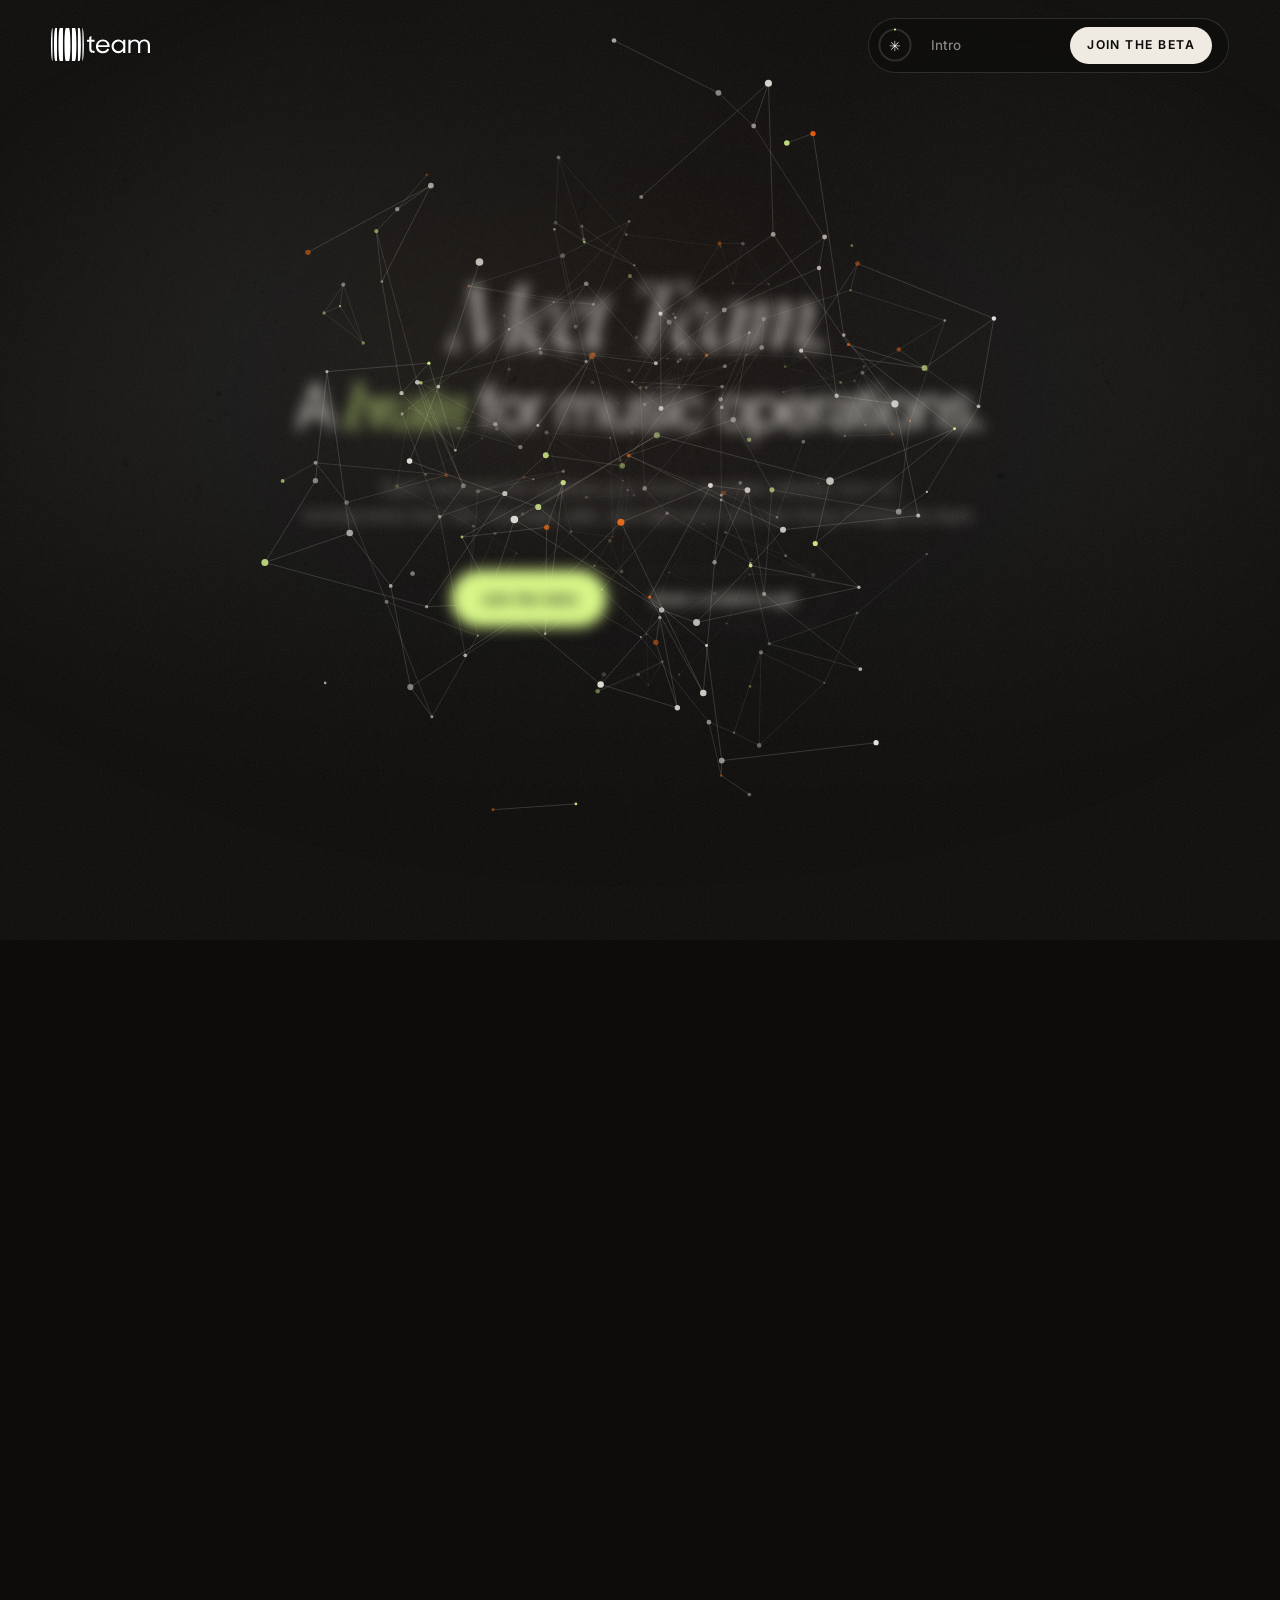
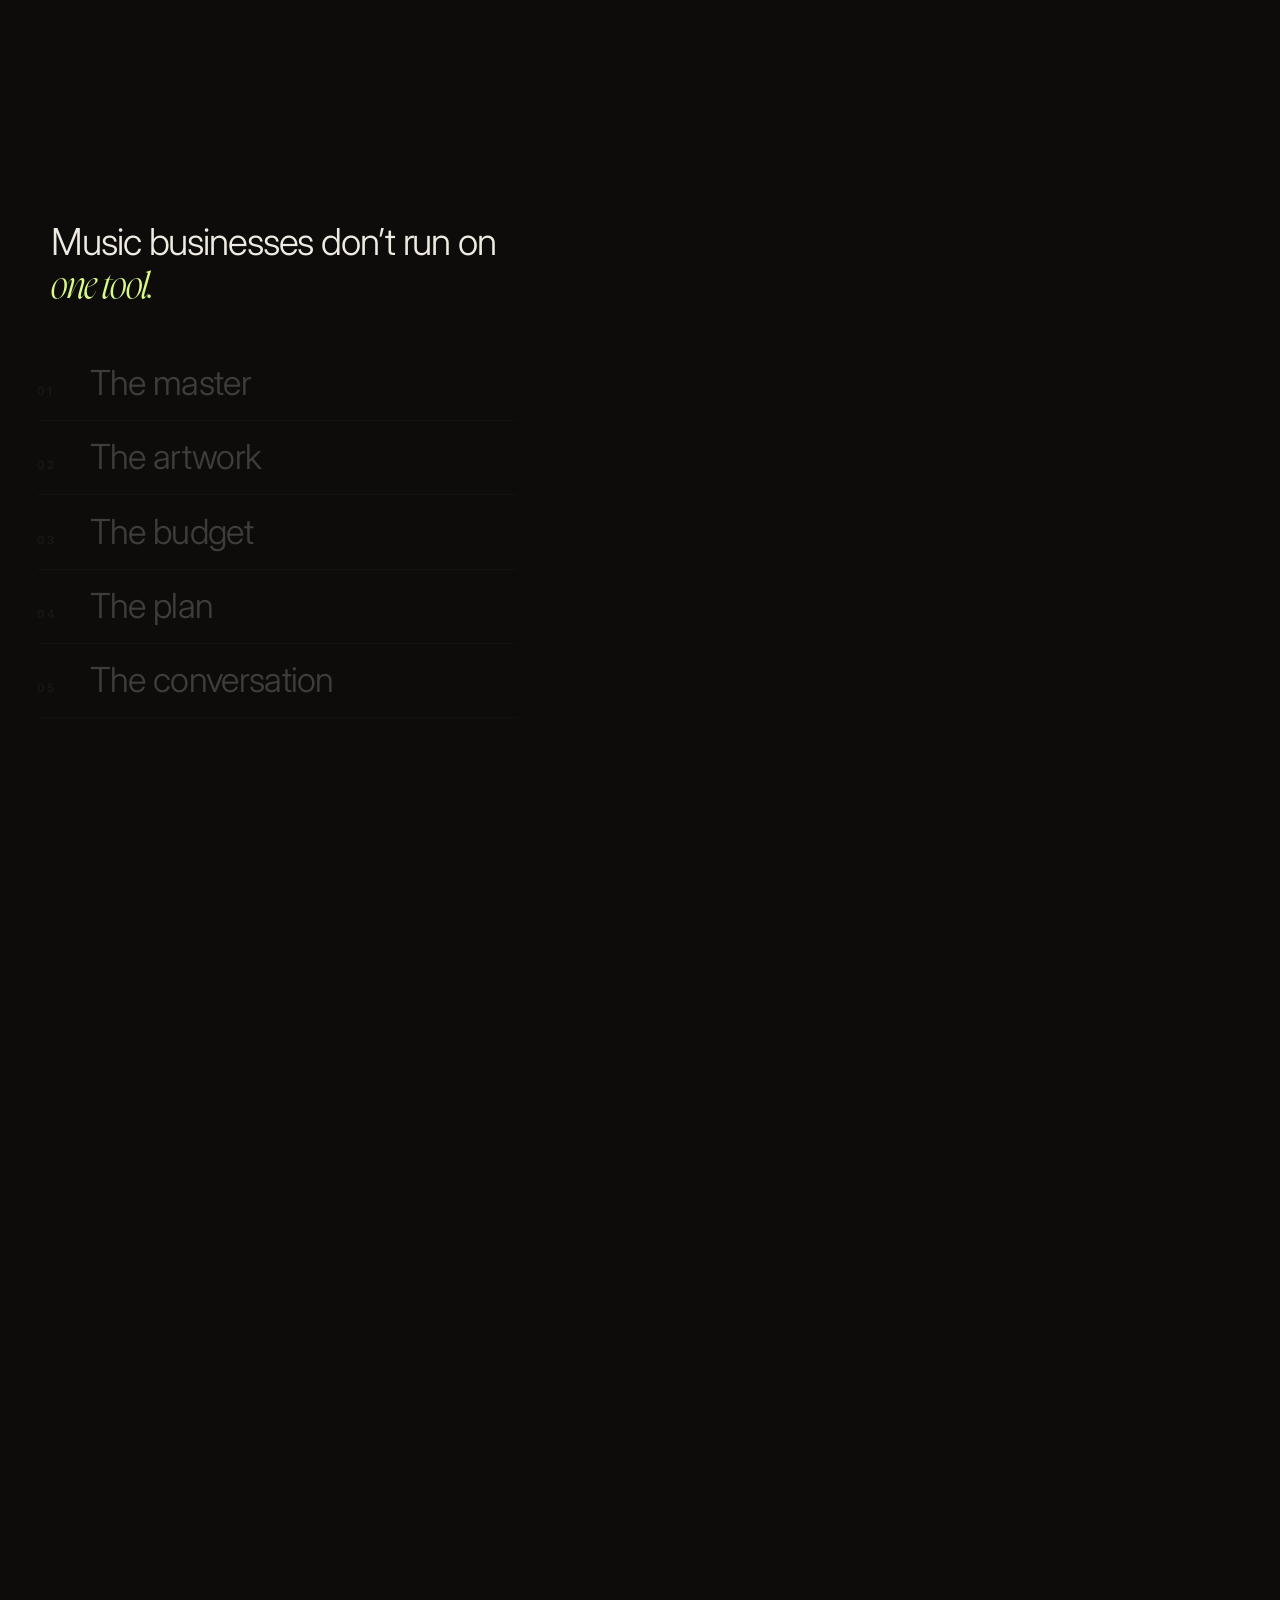
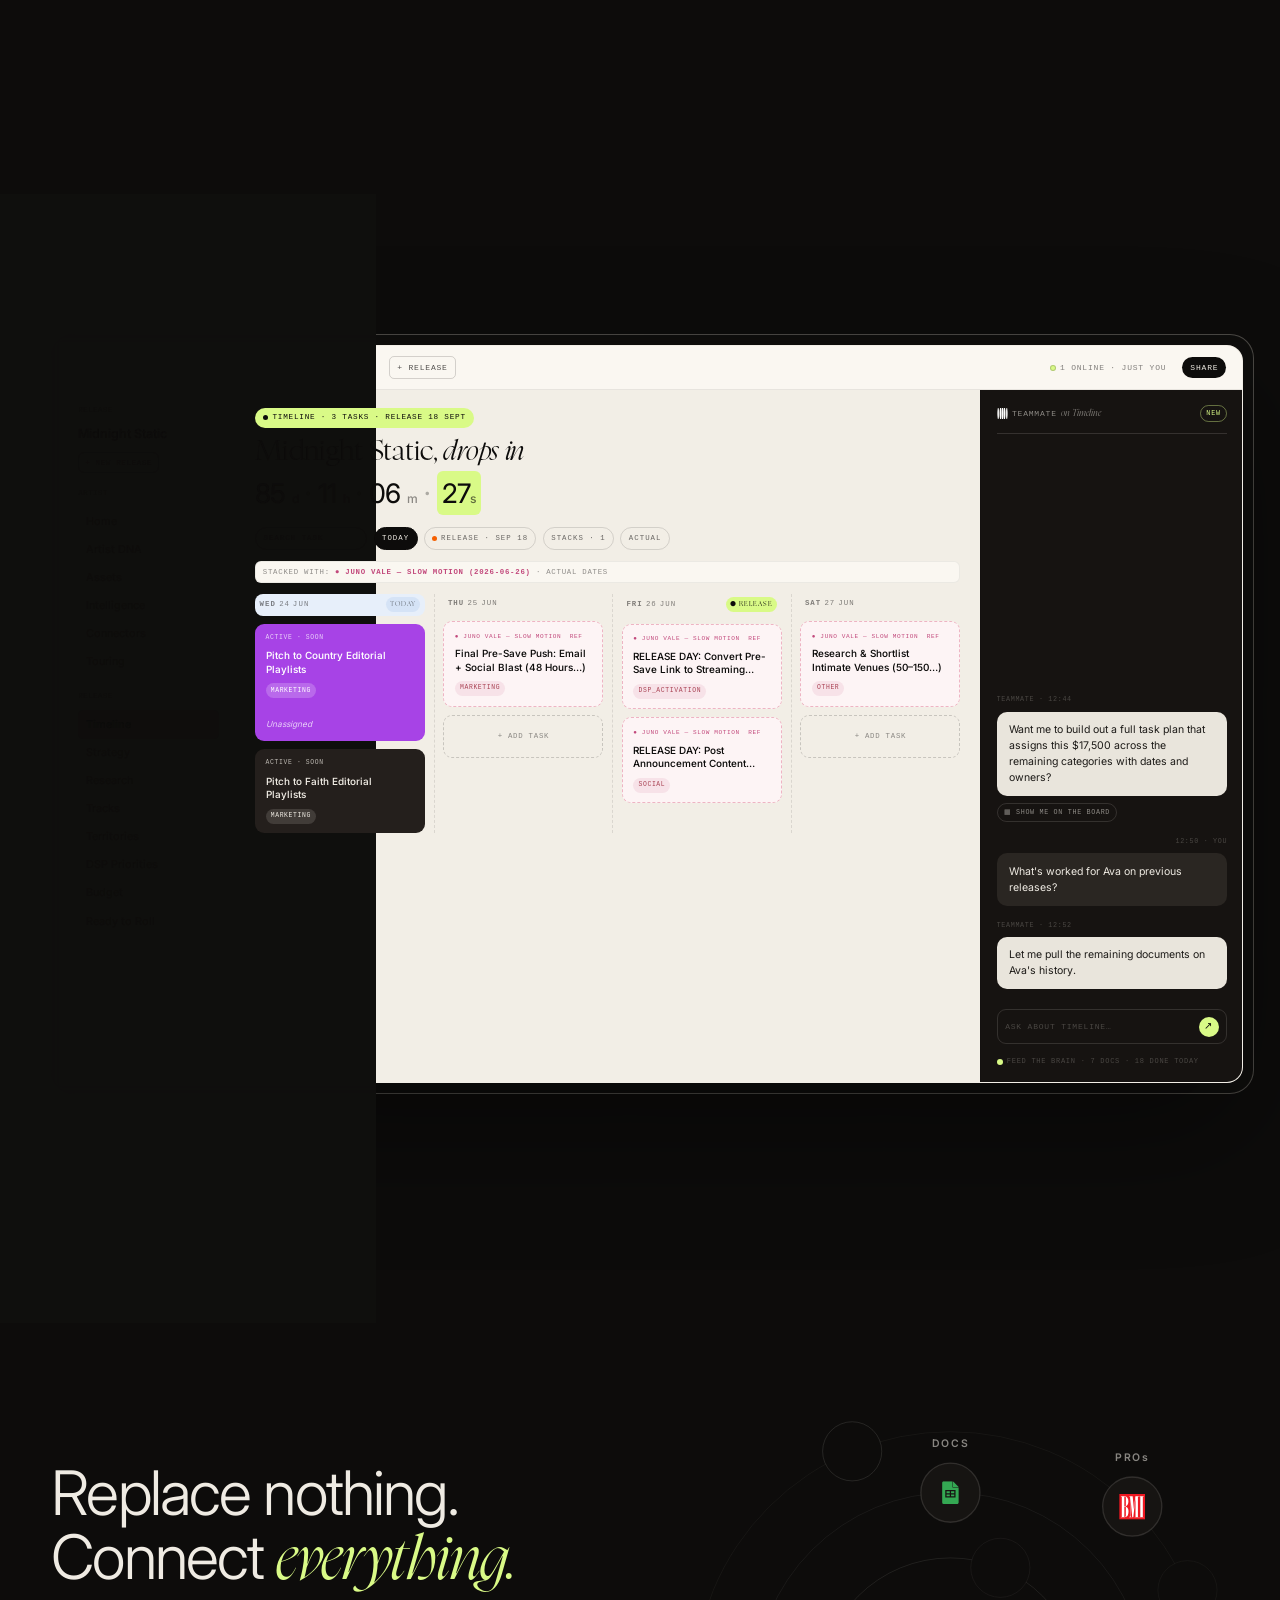
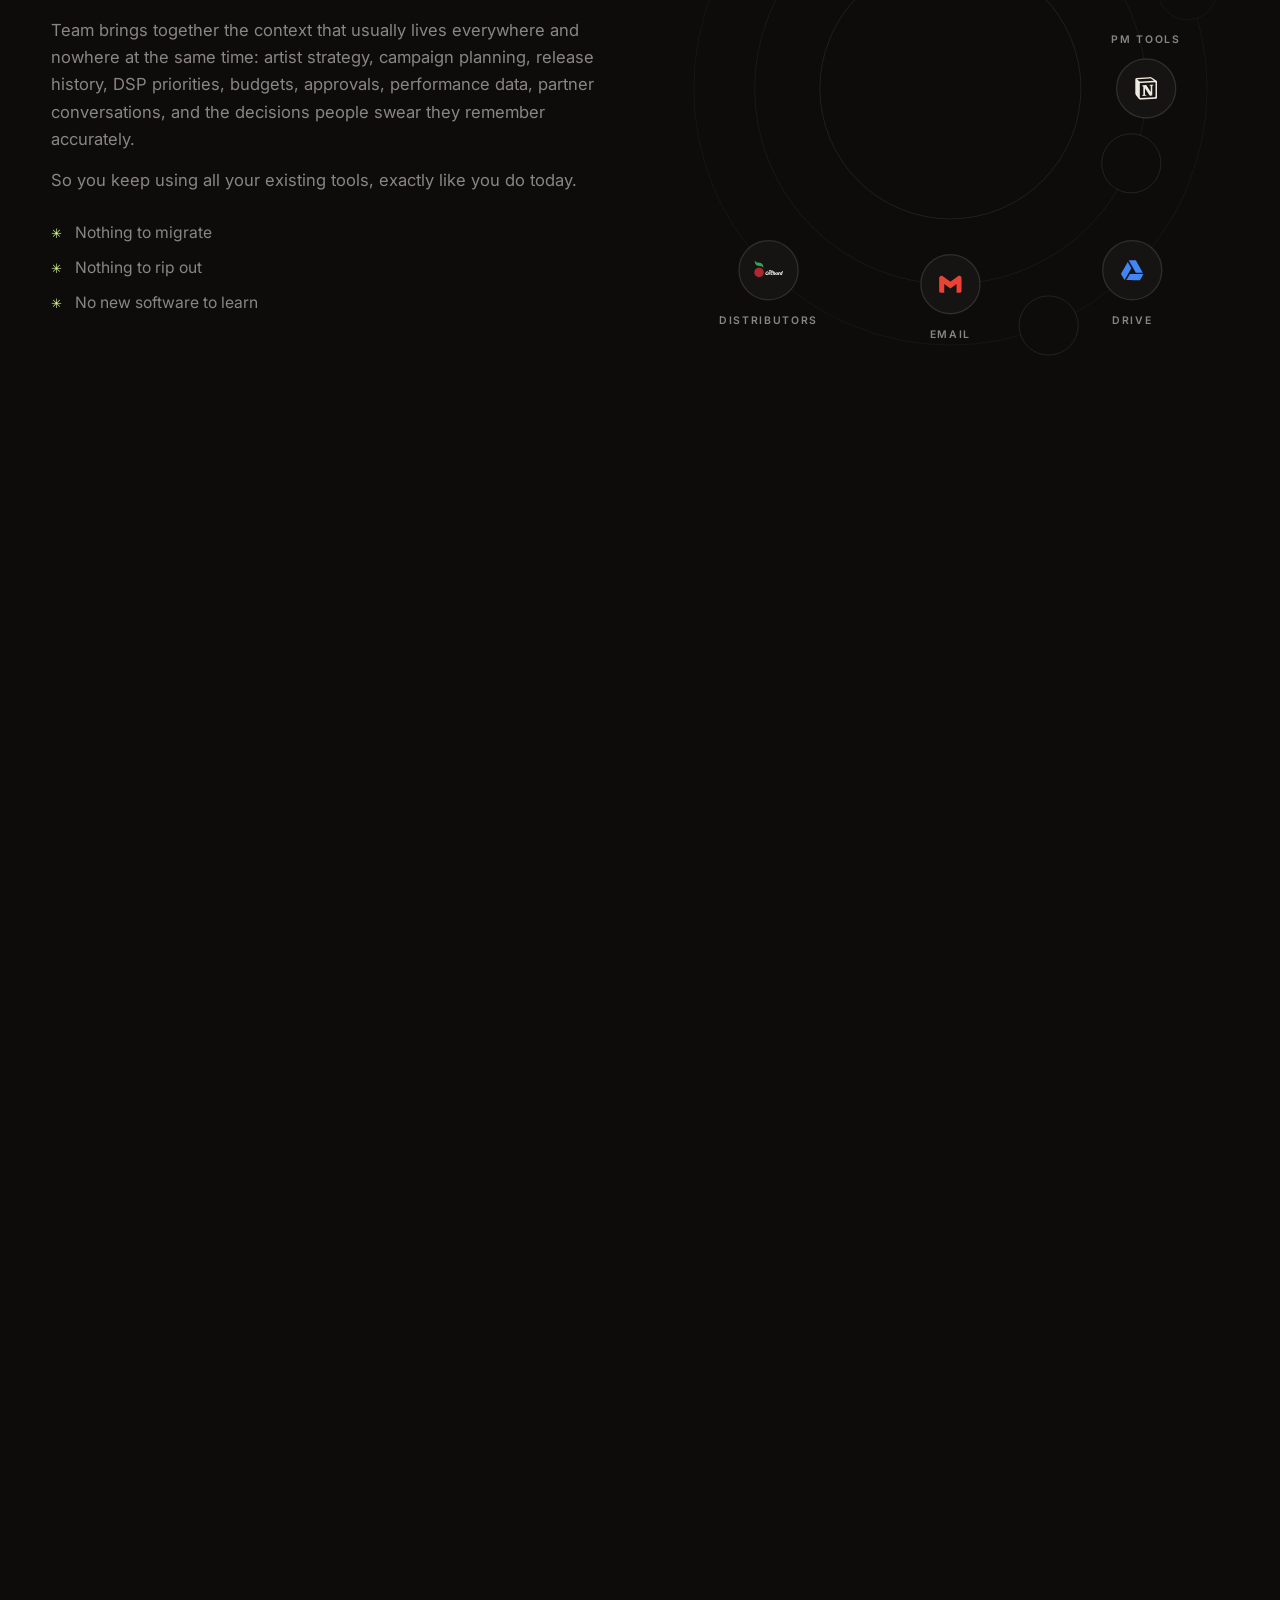
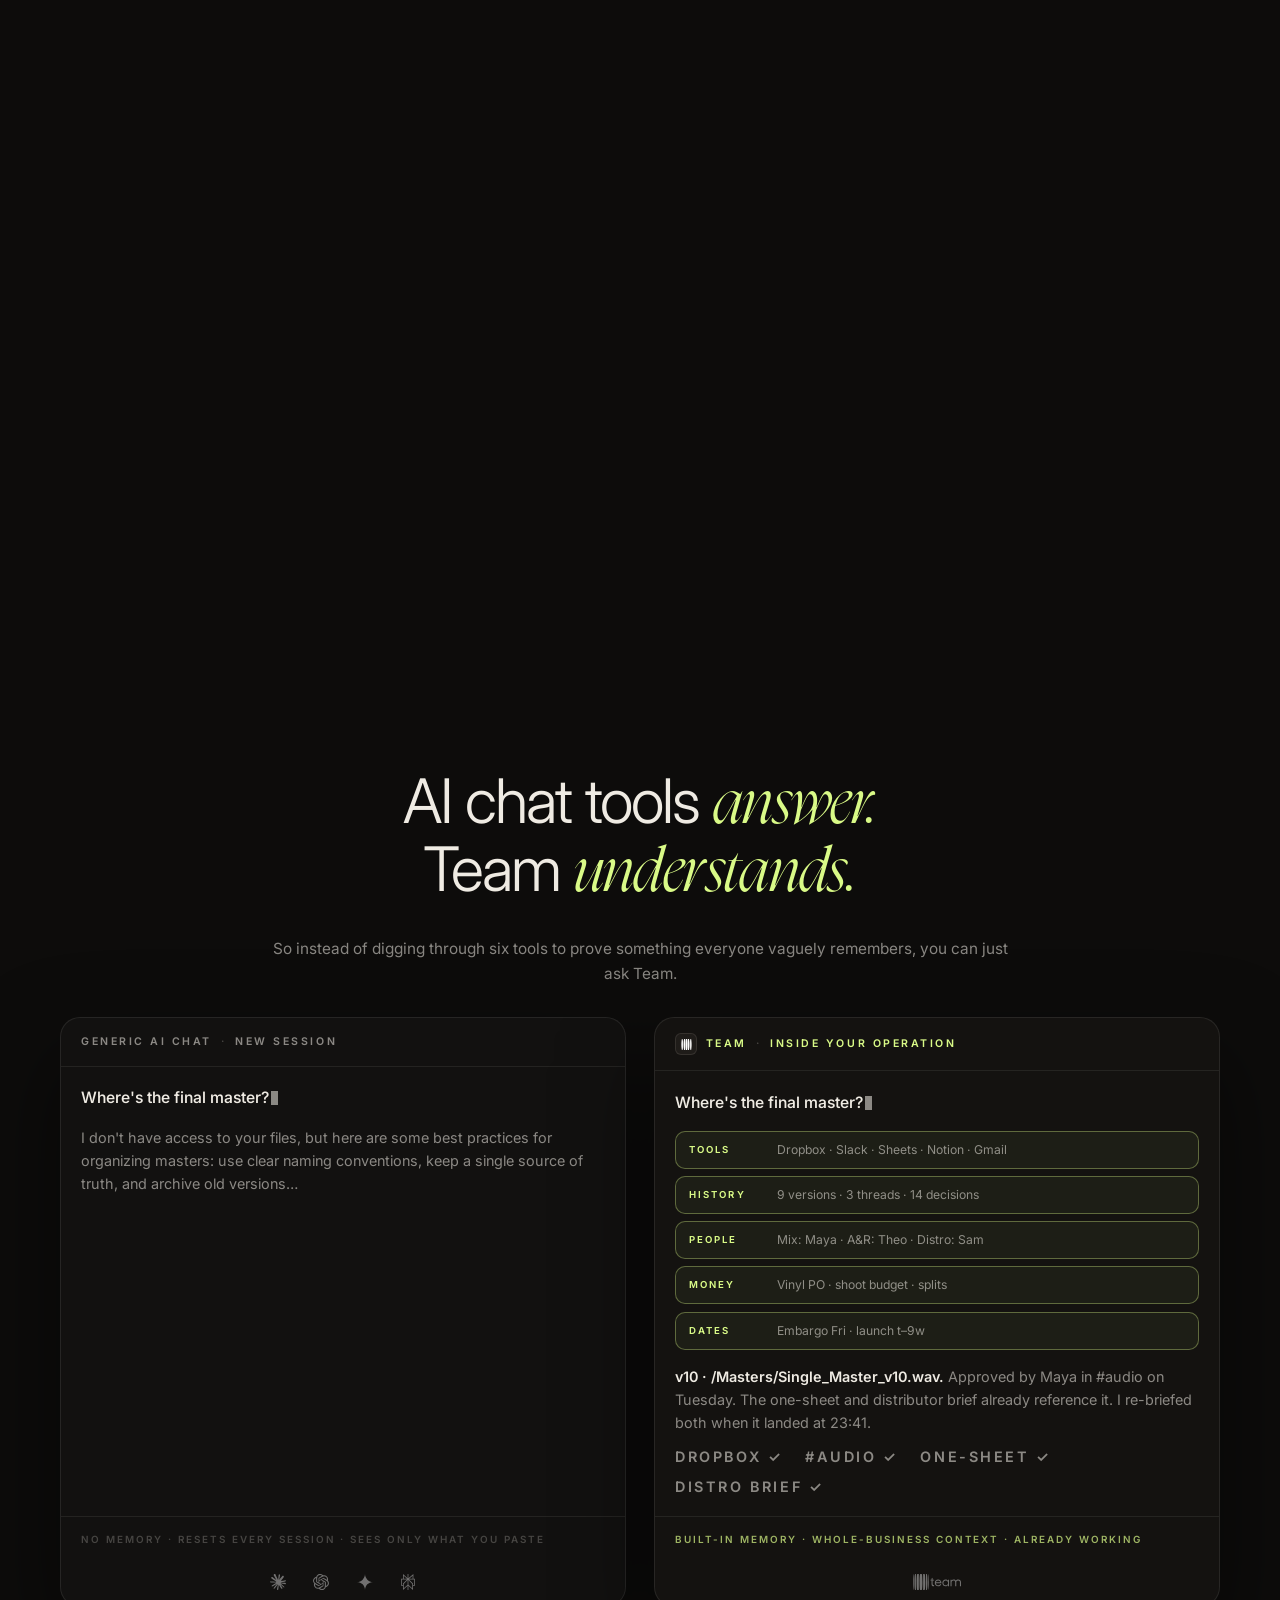
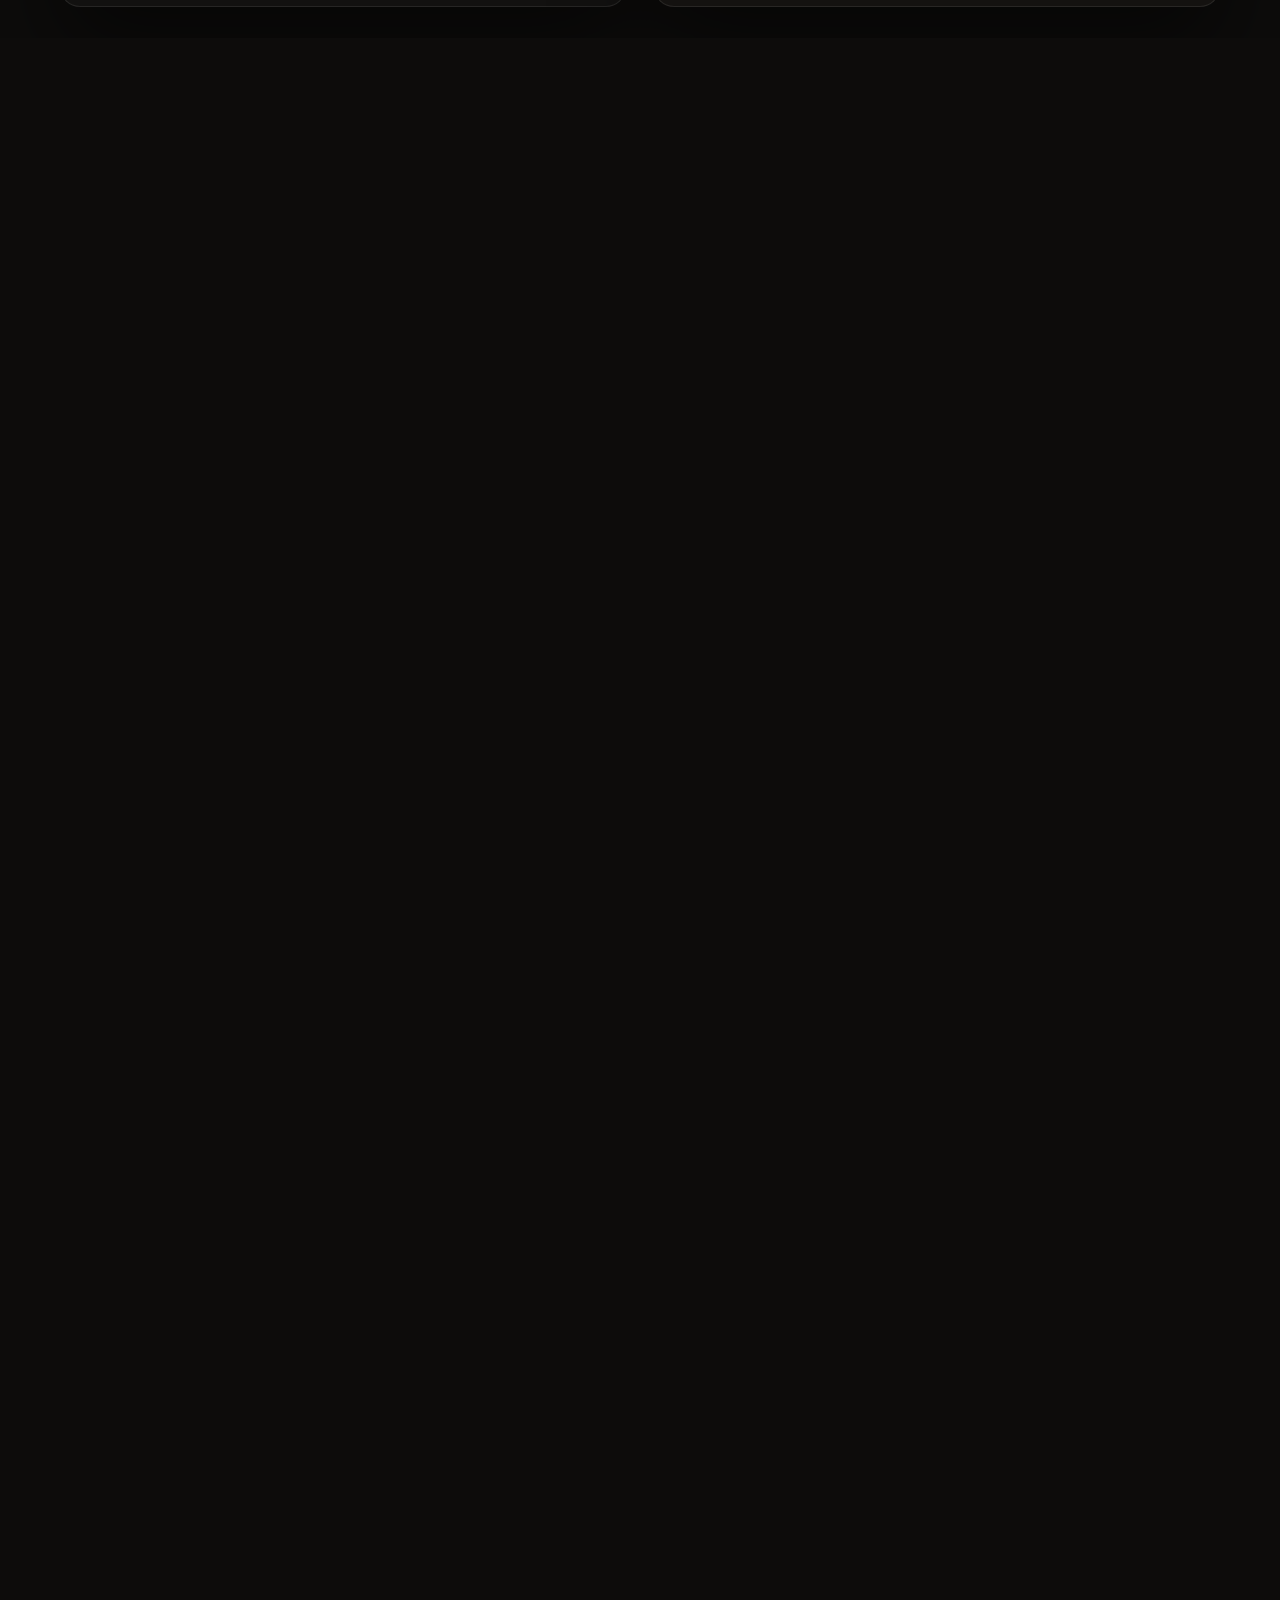
==== commit 3f15dd6a: "v2: cursor equalizer bars move independently (per-bar tracks and tempos)" ====
--- a/v2/index.html
+++ b/v2/index.html
@@ -24,7 +24,7 @@
 <link rel="apple-touch-icon" href="assets/logo/apple-touch-icon.png">
 <link rel="preload" href="assets/fonts/NyghtSerif-LightItalic.woff" as="font" type="font/woff" crossorigin>
 <link rel="preload" href="assets/fonts/Inter-Variable.ttf" as="font" type="font/ttf" crossorigin>
-<link rel="stylesheet" href="css/main.css?v=20260709q">
+<link rel="stylesheet" href="css/main.css?v=20260710a">
 <!-- HIDDEN for now (per Simon, 2026-07-08): styles for the parked lorbit/notifications hero
 <link rel="stylesheet" href="css/nh-hero.css"> -->
 
@@ -547,7 +547,7 @@
 </section>
 
 </main>
-<script src="js/main.js?v=20260709q"></script>
+<script src="js/main.js?v=20260710a"></script>
 <!-- HIDDEN for now (per Simon, 2026-07-08): scripts for the parked lorbit/notifications hero
 <script src="js/nh-hero.js"></script>
 <script src="js/orbit-logos.js"></script> -->
--- a/v2/css/main.css
+++ b/v2/css/main.css
@@ -997,3 +997,17 @@
 
 /* connect lede: the keep-your-tools closer breathes as its own para */
 .lede--follow{margin-top:.85rem}
+
+/* ═══ cursor equalizer, take 2 (2026-07-10): each bar rides its own
+   irregular track at its own tempo — like meters on a desk, not a wave.
+   Durations are mutually prime-ish so the pattern never visibly loops. ═══ */
+@keyframes eqb1{0%,100%{transform:scaleY(.35)}14%{transform:scaleY(.9)}32%{transform:scaleY(.5)}47%{transform:scaleY(1)}63%{transform:scaleY(.4)}81%{transform:scaleY(.75)}}
+@keyframes eqb2{0%,100%{transform:scaleY(.6)}19%{transform:scaleY(.3)}38%{transform:scaleY(.95)}52%{transform:scaleY(.45)}72%{transform:scaleY(.85)}88%{transform:scaleY(.35)}}
+@keyframes eqb3{0%,100%{transform:scaleY(.45)}12%{transform:scaleY(1)}29%{transform:scaleY(.55)}48%{transform:scaleY(.8)}66%{transform:scaleY(.3)}84%{transform:scaleY(.95)}}
+@keyframes eqb4{0%,100%{transform:scaleY(.8)}16%{transform:scaleY(.4)}34%{transform:scaleY(.7)}55%{transform:scaleY(.3)}71%{transform:scaleY(1)}90%{transform:scaleY(.5)}}
+@keyframes eqb5{0%,100%{transform:scaleY(.4)}21%{transform:scaleY(.75)}37%{transform:scaleY(.35)}56%{transform:scaleY(.9)}70%{transform:scaleY(.5)}86%{transform:scaleY(1)}}
+.cursor.is-on .cursor__eq i:nth-child(1){animation:eqb1 .94s ease-in-out infinite}
+.cursor.is-on .cursor__eq i:nth-child(2){animation:eqb2 1.27s ease-in-out infinite}
+.cursor.is-on .cursor__eq i:nth-child(3){animation:eqb3 1.08s ease-in-out infinite}
+.cursor.is-on .cursor__eq i:nth-child(4){animation:eqb4 1.43s ease-in-out infinite}
+.cursor.is-on .cursor__eq i:nth-child(5){animation:eqb5 1.16s ease-in-out infinite}
